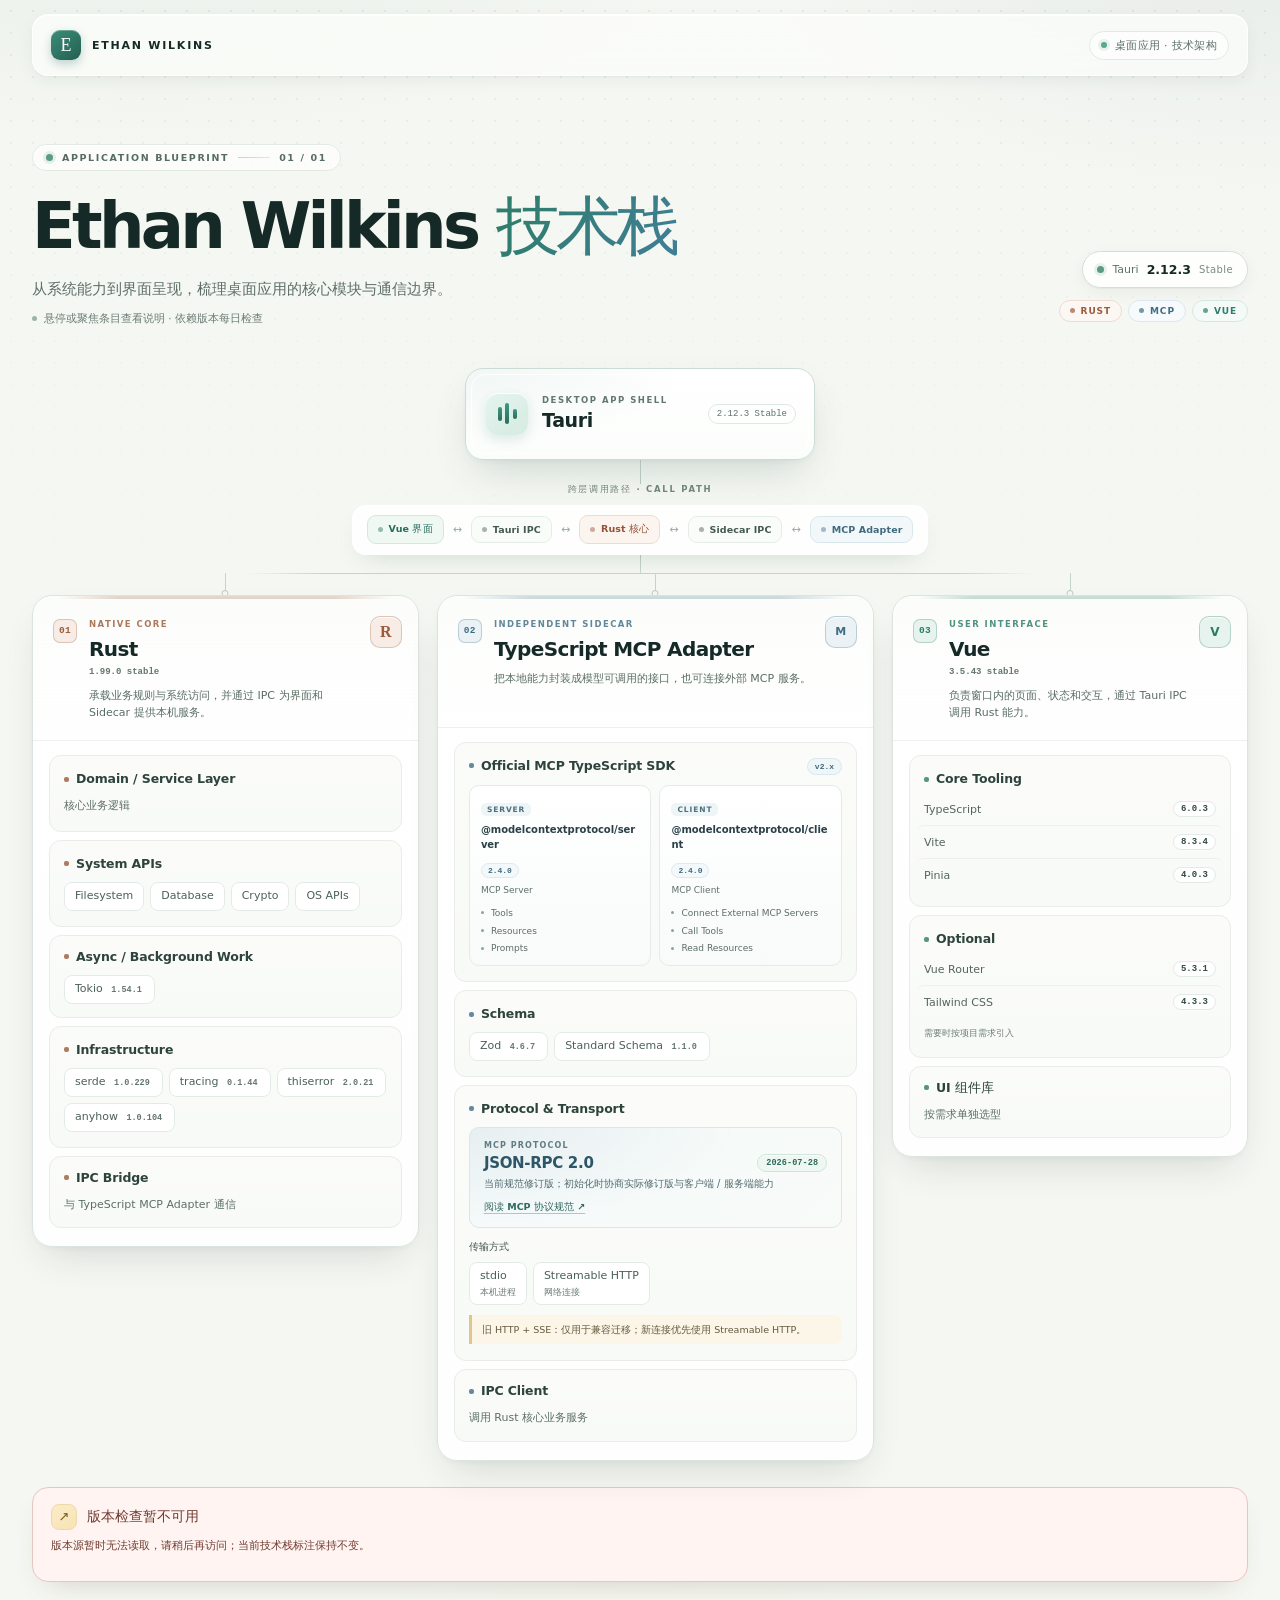
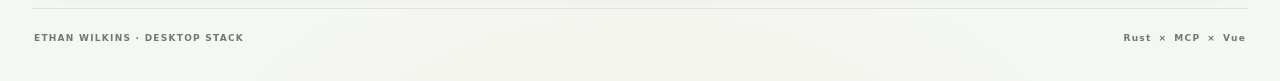
==== index.html @ 393e3898 "Redesign stack atlas with refined layout and tooltips" ====
<!doctype html>
<html lang="zh-CN">
  <head>
    <meta charset="utf-8">
    <meta name="viewport" content="width=device-width, initial-scale=1">
    <meta name="theme-color" content="#f5f7f2">
    <meta name="description" content="Ethan Wilkins 技术栈：Tauri 桌面应用架构，Rust 核心、TypeScript MCP Adapter 与 Vue 前端。">
    <title>Ethan Wilkins 技术栈 · 架构图谱</title>
    <link rel="stylesheet" href="styles.css">
    <script src="tooltips.js" defer></script>
    <script src="version-alerts.js" defer></script>
  </head>
  <body>
    <div class="page-shell">
      <header class="site-header">
        <a class="brand" href="#top" aria-label="Ethan Wilkins 技术栈首页">
          <span class="brand-mark" aria-hidden="true">E</span>
          <span>ETHAN WILKINS</span>
        </a>
        <span class="header-note"><span class="header-pulse" aria-hidden="true"></span>桌面应用 · 技术架构</span>
      </header>

      <main id="top">
        <section class="intro" aria-labelledby="page-title">
          <p class="eyebrow"><span class="eyebrow-dot"></span> APPLICATION BLUEPRINT <span class="eyebrow-line"></span> 01 / 01</p>
          <div class="intro-row">
            <div class="intro-main">
              <h1 id="page-title">Ethan Wilkins <span>技术栈</span></h1>
              <p class="intro-copy">从系统能力到界面呈现，梳理桌面应用的核心模块与通信边界。</p>
              <p class="version-note">悬停或聚焦条目查看说明 · 依赖版本每日检查</p>
            </div>
            <div class="intro-aside">
              <div class="version-pill"><span class="status-dot"></span> Tauri <strong class="versioned tech-tip" tabindex="0" aria-label="Tauri 2.12.3 stable，跨平台桌面应用框架。" data-tip="跨平台桌面应用框架；Rust 负责原生核心，Web 前端负责界面。" data-package="tauri" data-version="2.12.3" data-package-name="Tauri" data-package-url="https://crates.io/crates/tauri">2.12.3</strong> <span>Stable</span></div>
              <div class="stack-chips" aria-label="技术栈分支">
                <span class="stack-chip chip-rust">Rust</span>
                <span class="stack-chip chip-mcp">MCP</span>
                <span class="stack-chip chip-vue">Vue</span>
              </div>
            </div>
          </div>
        </section>

        <section class="architecture" aria-label="Ethan Wilkins 技术栈架构">
          <div class="root-node">
            <span class="root-symbol" aria-hidden="true"><i></i><i></i><i></i></span>
            <span class="root-label">DESKTOP APP SHELL</span>
            <strong>Tauri</strong>
            <span class="root-version">2.12.3 Stable</span>
          </div>
          <div class="trunk" aria-hidden="true"></div>

          <p class="flow-caption">跨层调用路径 · CALL PATH</p>
          <div class="flow-ribbon" aria-label="跨层调用路径">
            <span class="flow-step flow-ui">Vue 界面</span>
            <span class="flow-link" aria-hidden="true">↔</span>
            <span class="flow-step">Tauri IPC</span>
            <span class="flow-link" aria-hidden="true">↔</span>
            <span class="flow-step flow-core">Rust 核心</span>
            <span class="flow-link" aria-hidden="true">↔</span>
            <span class="flow-step">Sidecar IPC</span>
            <span class="flow-link" aria-hidden="true">↔</span>
            <span class="flow-step flow-mcp">MCP Adapter</span>
          </div>
          <div class="trunk trunk-lower" aria-hidden="true"></div>
          <div class="branch-connector" aria-hidden="true"><span></span><span></span><span></span></div>

          <div class="branch-grid">
            <section class="branch branch-rust" aria-labelledby="rust-title">
              <div class="branch-heading">
                <span class="branch-index">01</span>
                <div>
                  <p class="branch-kicker">NATIVE CORE</p>
                  <h2 id="rust-title" class="tech-tip" tabindex="0" aria-label="Rust 1.99.0 stable，桌面应用原生核心语言。" data-tip="系统核心语言：承载业务逻辑、系统接口和 IPC 服务。">Rust <span class="version-inline versioned" data-package="rust" data-version="1.99.0" data-package-name="Rust" data-package-url="https://blog.rust-lang.org/releases/latest/">1.99.0 stable</span></h2>
                  <p class="branch-description">承载业务规则与系统访问，并通过 IPC 为界面和 Sidecar 提供本机服务。</p>
                </div>
                <span class="branch-glyph" aria-hidden="true">R</span>
              </div>

              <div class="module-list">
                <section class="module">
                  <h3 class="tech-tip" tabindex="0" aria-label="Domain / Service Layer，领域与服务层，承载核心业务规则和用例编排。" data-tip="领域与服务层：承载核心业务规则、用例编排和领域服务。">Domain / Service Layer</h3>
                  <p>核心业务逻辑</p>
                </section>
                <section class="module">
                  <h3 class="tech-tip" tabindex="0" aria-label="System APIs，系统能力访问层，具体版本由操作系统和选用的实现决定。" data-tip="系统能力访问层：把文件、数据库、加密和操作系统能力封装给业务层；其版本取决于具体实现和目标系统。">System APIs</h3>
                  <ul class="tag-list">
                    <li class="tech-tip" tabindex="0" aria-label="Filesystem，文件读写与目录操作，版本随所用库和目标系统决定。" data-tip="文件读写与目录操作。当前未指定文件系统库，版本随实现和目标系统确定。">Filesystem</li>
                    <li class="tech-tip" tabindex="0" aria-label="Database，本地数据持久化，数据库引擎尚未选型。" data-tip="本地数据持久化能力。当前未指定数据库引擎或驱动，因此没有单一对应版本。">Database</li>
                    <li class="tech-tip" tabindex="0" aria-label="Crypto，加解密与密钥相关能力，具体算法库尚未选型。" data-tip="加解密、哈希与密钥相关能力。具体算法和加密库尚未选型，版本随选型确定。">Crypto</li>
                    <li class="tech-tip" tabindex="0" aria-label="OS APIs，操作系统原生接口，版本随目标操作系统决定。" data-tip="窗口、进程、通知等原生操作系统接口；可用能力与版本随目标系统决定。">OS APIs</li>
                  </ul>
                </section>
                <section class="module module-compact">
                  <h3 class="tech-tip" tabindex="0" aria-label="Async / Background Work，异步任务与后台工作。" data-tip="异步任务与后台工作：处理并发 I/O、定时任务和不应阻塞界面的工作。">Async / Background Work</h3>
                  <ul class="tag-list"><li class="tech-tip versioned" tabindex="0" aria-label="Tokio 1.54.1，Rust 异步运行时。" data-tip="Rust 异步运行时，提供任务调度、异步 I/O 和定时器。" data-package="tokio" data-version="1.54.1" data-package-name="Tokio" data-package-url="https://crates.io/crates/tokio">Tokio <span class="version-value">1.54.1</span></li></ul>
                </section>
                <section class="module">
                  <h3 class="tech-tip" tabindex="0" aria-label="Infrastructure，基础设施依赖集合。" data-tip="基础设施依赖：为序列化、诊断和错误处理提供通用能力。">Infrastructure</h3>
                  <ul class="tag-list">
                    <li class="tech-tip versioned" tabindex="0" aria-label="serde 1.0.229，Rust 序列化与反序列化库。" data-tip="Rust 序列化与反序列化框架，常用于数据结构与 JSON 之间转换。" data-package="serde" data-version="1.0.229" data-package-name="serde" data-package-url="https://crates.io/crates/serde">serde <span class="version-value">1.0.229</span></li>
                    <li class="tech-tip versioned" tabindex="0" aria-label="tracing 0.1.44，结构化诊断事件与追踪。" data-tip="结构化诊断与追踪库，用于记录事件、上下文和跨任务执行信息。" data-package="tracing" data-version="0.1.44" data-package-name="tracing" data-package-url="https://crates.io/crates/tracing">tracing <span class="version-value">0.1.44</span></li>
                    <li class="tech-tip versioned" tabindex="0" aria-label="thiserror 2.0.21，派生自定义错误类型。" data-tip="通过 derive 宏简化库代码中的自定义错误类型定义。" data-package="thiserror" data-version="2.0.21" data-package-name="thiserror" data-package-url="https://crates.io/crates/thiserror">thiserror <span class="version-value">2.0.21</span></li>
                    <li class="tech-tip versioned" tabindex="0" aria-label="anyhow 1.0.104，应用层错误上下文处理。" data-tip="应用层错误处理工具，便于组合错误并附加上下文信息。" data-package="anyhow" data-version="1.0.104" data-package-name="anyhow" data-package-url="https://crates.io/crates/anyhow">anyhow <span class="version-value">1.0.104</span></li>
                  </ul>
                </section>
                <section class="module module-compact">
                  <h3 class="tech-tip" tabindex="0" aria-label="IPC Bridge，跨进程通信桥。" data-tip="跨进程通信桥：让前端和 MCP sidecar 能调用 Rust 核心服务。">IPC Bridge</h3>
                  <p>与 TypeScript MCP Adapter 通信</p>
                </section>
              </div>
            </section>

            <section class="branch branch-mcp" aria-labelledby="mcp-title">
              <div class="branch-heading">
                <span class="branch-index">02</span>
                <div>
                  <p class="branch-kicker">INDEPENDENT SIDECAR</p>
                  <h2 id="mcp-title" class="tech-tip" tabindex="0" aria-label="TypeScript MCP Adapter，独立 sidecar，承载 MCP 服务端和客户端。" data-tip="独立 sidecar：使用官方 TypeScript MCP SDK 暴露本地能力并连接外部 MCP 服务。">TypeScript MCP Adapter</h2>
                  <p class="branch-description">把本地能力封装成模型可调用的接口，也可连接外部 MCP 服务。</p>
                </div>
                <span class="branch-glyph glyph-mcp" aria-hidden="true">M</span>
              </div>

              <div class="module-list">
                <section class="module sdk-module">
                  <div class="module-title-row">
                    <h3 class="tech-tip" tabindex="0" aria-label="Official MCP TypeScript SDK，官方 TypeScript MCP SDK 2.x，拆分为 server 和 client 包。" data-tip="官方 MCP TypeScript SDK 2.x：按服务端和客户端拆分安装，提供 MCP 协议通信能力。">Official MCP TypeScript SDK</h3>
                    <span class="mini-badge">v2.x</span>
                  </div>
                  <div class="sdk-grid">
                    <div class="sdk-card">
                      <span class="sdk-kind">SERVER</span>
                      <h4 class="tech-tip" tabindex="0" aria-label="@modelcontextprotocol/server 2.4.0，构建 MCP 服务端。" data-tip="MCP 服务端 SDK。注册可调用的工具、可读资源和提示模板。">@modelcontextprotocol/server</h4>
                      <span class="versioned sdk-version tech-tip" tabindex="0" aria-label="MCP Server SDK 2.4.0，当前版本。" data-tip="官方 MCP Server SDK 当前稳定版本 2.4.0。" data-package="mcp-server" data-version="2.4.0" data-package-name="MCP Server SDK" data-package-url="https://www.npmjs.com/package/@modelcontextprotocol/server">2.4.0</span>
                      <p class="sdk-name tech-tip" tabindex="0" aria-label="MCP Server，向模型提供工具、资源和提示。" data-tip="MCP Server：对外暴露 Tools、Resources 与 Prompts。">MCP Server</p>
                      <ul class="plain-list">
                        <li class="tech-tip" tabindex="0" aria-label="Tools，供模型调用的操作。" data-tip="Tools：可由客户端发现并调用的操作接口。">Tools</li>
                        <li class="tech-tip" tabindex="0" aria-label="Resources，向客户端提供的上下文数据。" data-tip="Resources：可读取的上下文内容，例如文件或状态数据。">Resources</li>
                        <li class="tech-tip" tabindex="0" aria-label="Prompts，可复用的提示模板。" data-tip="Prompts：服务端提供的可复用提示模板。">Prompts</li>
                      </ul>
                    </div>
                    <div class="sdk-card">
                      <span class="sdk-kind">CLIENT</span>
                      <h4 class="tech-tip" tabindex="0" aria-label="@modelcontextprotocol/client 2.4.0，连接并调用 MCP 服务端。" data-tip="MCP 客户端 SDK。连接外部 MCP server，发现并调用工具，读取资源。">@modelcontextprotocol/client</h4>
                      <span class="versioned sdk-version tech-tip" tabindex="0" aria-label="MCP Client SDK 2.4.0，当前版本。" data-tip="官方 MCP Client SDK 当前稳定版本 2.4.0。" data-package="mcp-client" data-version="2.4.0" data-package-name="MCP Client SDK" data-package-url="https://www.npmjs.com/package/@modelcontextprotocol/client">2.4.0</span>
                      <p class="sdk-name tech-tip" tabindex="0" aria-label="MCP Client，连接 MCP 服务。" data-tip="MCP Client：连接一个或多个 MCP 服务并交换协议消息。">MCP Client</p>
                      <ul class="plain-list">
                        <li class="tech-tip" tabindex="0" aria-label="Connect External MCP Servers，连接外部 MCP 服务。" data-tip="建立到外部 MCP 服务的连接并完成初始化。">Connect External MCP Servers</li>
                        <li class="tech-tip" tabindex="0" aria-label="Call Tools，调用远端工具。" data-tip="发现并调用远端服务提供的 Tools。">Call Tools</li>
                        <li class="tech-tip" tabindex="0" aria-label="Read Resources，读取远端资源。" data-tip="读取远端 MCP 服务公开的 Resources。">Read Resources</li>
                      </ul>
                    </div>
                  </div>
                </section>
                <section class="module">
                  <h3 class="tech-tip" tabindex="0" aria-label="Schema，MCP 工具输入数据的校验与类型约定。" data-tip="Schema：在工具调用边界校验输入，并让 TypeScript 获得对应类型。">Schema</h3>
                  <ul class="tag-list">
                    <li class="tech-tip versioned" tabindex="0" aria-label="Zod 4.6.7，TypeScript schema 校验与类型推断。" data-tip="TypeScript 优先的 schema 校验库，可在运行时解析输入并推断静态类型。" data-package="zod" data-version="4.6.7" data-package-name="Zod" data-package-url="https://www.npmjs.com/package/zod">Zod <span class="version-value">4.6.7</span></li>
                    <li class="tech-tip versioned" tabindex="0" aria-label="Standard Schema 1.1.0，不同验证库间的 schema 互操作规范。" data-tip="用于在不同验证库之间交换 schema 的通用接口规范。" data-package="standard-schema" data-version="1.1.0" data-package-name="Standard Schema" data-package-url="https://www.npmjs.com/package/@standard-schema/spec">Standard Schema <span class="version-value">1.1.0</span></li>
                  </ul>
                </section>
                <section class="module protocol-module">
                  <h3 class="tech-tip" tabindex="0" aria-label="MCP 协议与传输，当前规范修订版 2026-07-28，使用 JSON-RPC 2.0 消息格式，并由连接协商协议修订版与能力。" data-tip="MCP 使用 JSON-RPC 2.0 表达请求、响应与通知；当前规范修订版为 2026-07-28，连接初始化时协商实际修订版及双方能力。">Protocol & Transport</h3>
                  <div class="protocol-summary">
                    <span class="protocol-label">MCP PROTOCOL</span>
                    <div class="protocol-title-row">
                      <strong>JSON-RPC 2.0</strong>
                      <span class="protocol-version tech-tip" tabindex="0" aria-label="MCP 协议修订版 2026-07-28，连接初始化时协商。" data-tip="当前 MCP 规范修订版为 2026-07-28；具体连接在初始化时协商实际使用的修订版与双方能力。">2026-07-28</span>
                    </div>
                    <p>当前规范修订版；初始化时协商实际修订版与客户端 / 服务端能力</p>
                    <a href="https://modelcontextprotocol.io/specification/2026-07-28" target="_blank" rel="noopener noreferrer">阅读 MCP 协议规范 ↗</a>
                  </div>
                  <h4 class="transport-label">传输方式</h4>
                  <ul class="tag-list">
                    <li class="tech-tip" tabindex="0" aria-label="stdio，本机子进程通过标准输入输出交换 JSON-RPC 消息。" data-tip="本机集成：Host 启动 Sidecar 子进程，通过 stdin/stdout 双向传递 JSON-RPC 消息。">stdio <span class="transport-hint">本机进程</span></li>
                    <li class="tech-tip" tabindex="0" aria-label="Streamable HTTP，通过 HTTP 请求和流式响应连接远程 MCP 服务。" data-tip="远程连接：使用 HTTP 请求与可选的流式响应承载 MCP 消息，适合网络服务部署。">Streamable HTTP <span class="transport-hint">网络连接</span></li>
                  </ul>
                  <p class="legacy-note">旧 HTTP + SSE：仅用于兼容迁移；新连接优先使用 Streamable HTTP。</p>
                </section>
                <section class="module module-compact">
                  <h3 class="tech-tip" tabindex="0" aria-label="IPC Client，调用 Rust 核心业务服务的客户端。" data-tip="IPC Client：封装 adapter 到 Rust 核心业务服务的请求与响应。">IPC Client</h3>
                  <p>调用 Rust 核心业务服务</p>
                </section>
              </div>
            </section>

            <section class="branch branch-vue" aria-labelledby="vue-title">
              <div class="branch-heading">
                <span class="branch-index">03</span>
                <div>
                  <p class="branch-kicker">USER INTERFACE</p>
                  <h2 id="vue-title" class="tech-tip" tabindex="0" aria-label="Vue 3.5.43 stable，桌面应用用户界面框架。" data-tip="用户界面框架：负责组织桌面应用的组件、页面和交互。">Vue <span class="version-inline versioned" data-package="vue" data-version="3.5.43" data-package-name="Vue" data-package-url="https://www.npmjs.com/package/vue">3.5.43 stable</span></h2>
                  <p class="branch-description">负责窗口内的页面、状态和交互，通过 Tauri IPC 调用 Rust 能力。</p>
                </div>
                <span class="branch-glyph glyph-vue" aria-hidden="true">V</span>
              </div>

              <div class="module-list">
                <section class="module">
                  <h3 class="tech-tip" tabindex="0" aria-label="Core Tooling，前端核心语言、构建工具和状态管理。" data-tip="核心工具：提供前端类型系统、开发/构建流程和应用状态管理。">Core Tooling</h3>
                  <ul class="stack-list">
                    <li class="tech-tip versioned" tabindex="0" aria-label="TypeScript 6.0.3，JavaScript 的静态类型扩展。" data-tip="JavaScript 的静态类型扩展，在构建阶段检查类型并提供编辑器支持。" data-package="typescript" data-version="6.0.3" data-package-name="TypeScript" data-package-url="https://www.npmjs.com/package/typescript"><span>TypeScript</span><strong class="version-value">6.0.3</strong></li>
                    <li class="tech-tip versioned" tabindex="0" aria-label="Vite 8.3.4，前端开发服务器和构建工具。" data-tip="前端开发服务器与打包工具，提供本地热更新和生产构建。" data-package="vite" data-version="8.3.4" data-package-name="Vite" data-package-url="https://www.npmjs.com/package/vite"><span>Vite</span><strong class="version-value">8.3.4</strong></li>
                    <li class="tech-tip versioned" tabindex="0" aria-label="Pinia 4.0.3，Vue 状态管理库。" data-tip="Vue 应用的状态管理库，用于定义和共享应用状态。" data-package="pinia" data-version="4.0.3" data-package-name="Pinia" data-package-url="https://www.npmjs.com/package/pinia"><span>Pinia</span><strong class="version-value">4.0.3</strong></li>
                  </ul>
                </section>
                <section class="module">
                  <h3 class="tech-tip" tabindex="0" aria-label="Optional，按项目需求引入。" data-tip="可选依赖：仅在项目需要路由或实用类 CSS 时加入。">Optional</h3>
                  <ul class="stack-list">
                    <li class="tech-tip versioned" tabindex="0" aria-label="Vue Router 5.3.1，Vue 应用路由，需要时使用。" data-tip="Vue 官方路由库，用于页面路由与导航；原清单标记为按需使用。" data-package="vue-router" data-version="5.3.1" data-package-name="Vue Router" data-package-url="https://www.npmjs.com/package/vue-router"><span>Vue Router</span><strong class="version-value">5.3.1</strong></li>
                    <li class="tech-tip versioned" tabindex="0" aria-label="Tailwind CSS 4.3.3，实用类 CSS 框架，需要时使用。" data-tip="实用类优先的 CSS 框架；原清单标记为按需使用。" data-package="tailwindcss" data-version="4.3.3" data-package-name="Tailwind CSS" data-package-url="https://www.npmjs.com/package/tailwindcss"><span>Tailwind CSS</span><strong class="version-value">4.3.3</strong></li>
                  </ul>
                  <p class="optional-note">需要时按项目需求引入</p>
                </section>
                <section class="module module-compact">
                  <h3 class="tech-tip" tabindex="0" aria-label="UI 组件库，按需求单独选型，当前尚未指定具体包。" data-tip="UI 组件库尚未指定具体产品，因此没有统一对应版本；按项目需求选型后再跟踪版本。">UI 组件库</h3>
                  <p>按需求单独选型</p>
                </section>
              </div>
            </section>
          </div>
        </section>
        <aside id="version-notice" class="version-notice" role="status" aria-live="polite" aria-atomic="true" hidden>
          <div class="notice-heading"><span class="notice-icon" aria-hidden="true">↗</span><strong id="version-summary">正在检查版本…</strong></div>
          <p id="version-meta" class="notice-meta"></p>
          <ul id="version-update-list" class="version-update-list"></ul>
        </aside>
      </main>

      <footer class="site-footer">
        <span>ETHAN WILKINS · DESKTOP STACK</span>
        <span class="footer-links">Rust <b>×</b> MCP <b>×</b> Vue</span>
      </footer>
    </div>
  </body>
</html>
---- styles.css ----
:root {
  color-scheme: light;
  --paper: #f5f7f2;
  --surface: #ffffff;
  --surface-soft: #fbfcf9;
  --ink: #152a26;
  --ink-soft: #344b45;
  --muted: #5d6f68;
  --muted-light: #788a82;
  --line: #e2e9e3;
  --line-strong: #d3ded6;
  --green: #2f7d6c;
  --green-deep: #24604f;
  --green-soft: #e7f3ee;
  --blue: #3f6d84;
  --blue-soft: #eaf2f6;
  --rust: #9a5b3a;
  --rust-soft: #f7ede6;
  --amber: #8a6420;
  --amber-soft: #fdf6e7;
  --radius-sm: 8px;
  --radius-md: 12px;
  --radius-lg: 20px;
  --shadow-sm: 0 1px 2px rgba(21, 42, 38, .04), 0 5px 16px rgba(21, 42, 38, .05);
  --shadow-md: 0 2px 4px rgba(21, 42, 38, .03), 0 18px 40px -14px rgba(21, 42, 38, .16);
  --shadow-lg: 0 4px 8px rgba(21, 42, 38, .04), 0 30px 60px -20px rgba(21, 42, 38, .22);
  --font-sans: Inter, "SF Pro Display", "Segoe UI", system-ui, -apple-system, "PingFang SC", "Hiragino Sans GB", "Microsoft YaHei", sans-serif;
  --font-serif: Georgia, "Songti SC", "Noto Serif SC", serif;
  --font-mono: "SFMono-Regular", "JetBrains Mono", "Cascadia Code", Consolas, "Liberation Mono", monospace;
  font-family: var(--font-sans);
  font-synthesis: none;
  text-rendering: optimizeLegibility;
  -webkit-font-smoothing: antialiased;
}

* { box-sizing: border-box; }

html { overflow-x: clip; scroll-behavior: smooth; }

body {
  min-width: 320px;
  margin: 0;
  color: var(--ink);
  background:
    radial-gradient(1100px 620px at 12% -14%, rgba(64, 140, 120, .115), transparent 62%),
    radial-gradient(900px 520px at 98% -6%, rgba(84, 128, 154, .10), transparent 58%),
    radial-gradient(760px 560px at 50% 112%, rgba(190, 148, 110, .075), transparent 64%),
    var(--paper);
}

body::before {
  position: fixed;
  z-index: 0;
  inset: 0;
  content: "";
  background-image: radial-gradient(rgba(21, 42, 38, .10) .75px, transparent .75px);
  background-size: 22px 22px;
  pointer-events: none;
  mask-image: linear-gradient(180deg, rgba(0, 0, 0, .62), rgba(0, 0, 0, .16) 46%, transparent 82%);
}

::selection { color: var(--green-deep); background: rgba(96, 177, 154, .26); }

.page-shell {
  position: relative;
  z-index: 1;
  width: min(1320px, calc(100% - 64px));
  margin: 0 auto;
}

/* ---------- Header ---------- */
.site-header {
  position: sticky;
  z-index: 30;
  top: 14px;
  min-height: 62px;
  margin-top: 14px;
  padding: 0 18px;
  display: flex;
  align-items: center;
  justify-content: space-between;
  gap: 16px;
  border: 1px solid rgba(255, 255, 255, .72);
  border-radius: 16px;
  background: rgba(252, 253, 250, .78);
  box-shadow: 0 1px 0 rgba(255, 255, 255, .9) inset, var(--shadow-sm);
  backdrop-filter: blur(16px) saturate(1.3);
}
.brand {
  display: inline-flex;
  align-items: center;
  gap: 11px;
  color: var(--ink);
  text-decoration: none;
  font-size: 11px;
  font-weight: 760;
  letter-spacing: .16em;
}
.brand-mark {
  width: 30px;
  height: 30px;
  display: grid;
  place-items: center;
  border-radius: 9px;
  color: #fff;
  background: linear-gradient(140deg, #3b8d7b, #245f50);
  box-shadow: 0 4px 10px rgba(38, 105, 89, .28), 0 1px 0 rgba(255, 255, 255, .28) inset;
  font-family: var(--font-serif);
  font-size: 18px;
  font-weight: 500;
  letter-spacing: 0;
}
.header-note {
  display: inline-flex;
  align-items: center;
  gap: 8px;
  padding: 6px 11px;
  border: 1px solid var(--line);
  border-radius: 999px;
  color: var(--muted);
  background: rgba(255, 255, 255, .65);
  font-size: 11px;
  letter-spacing: .03em;
  white-space: nowrap;
}
.header-pulse {
  width: 6px;
  height: 6px;
  border-radius: 50%;
  background: #5ba98c;
  box-shadow: 0 0 0 3px rgba(91, 169, 140, .14);
  animation: soft-pulse 3.2s ease-in-out infinite;
}

@keyframes soft-pulse {
  0%, 100% { box-shadow: 0 0 0 0 rgba(91, 169, 140, .32); }
  50% { box-shadow: 0 0 0 5px rgba(91, 169, 140, 0); }
}

/* ---------- Intro ---------- */
.intro { padding: 68px 0 38px; }

.eyebrow {
  display: inline-flex;
  align-items: center;
  gap: 9px;
  margin: 0 0 22px;
  padding: 7px 13px;
  border: 1px solid var(--line);
  border-radius: 999px;
  color: #566b62;
  background: rgba(255, 255, 255, .66);
  box-shadow: 0 1px 0 rgba(255, 255, 255, .8) inset;
  font-size: 9.5px;
  font-weight: 720;
  letter-spacing: .17em;
}
.eyebrow-dot,
.status-dot {
  width: 7px;
  height: 7px;
  flex: 0 0 auto;
  border-radius: 50%;
  background: #5b9a83;
  box-shadow: 0 0 0 3px rgba(91, 154, 131, .14);
}
.eyebrow-line { width: 32px; height: 1px; background: linear-gradient(90deg, #c3d2c9, #e2e9e3); }

.intro-row {
  display: flex;
  align-items: flex-end;
  justify-content: space-between;
  gap: 32px;
}
.intro-main { min-width: 0; }

h1 {
  margin: 0;
  font-size: clamp(40px, 5.2vw, 64px);
  line-height: 1.04;
  letter-spacing: -.058em;
  font-weight: 700;
}
h1 span {
  background: linear-gradient(112deg, #2f7d6c 8%, #3f7e93 92%);
  -webkit-background-clip: text;
  background-clip: text;
  color: transparent;
}
.intro-copy {
  max-width: 34em;
  margin: 17px 0 0;
  color: var(--muted);
  font-size: 14.5px;
  line-height: 1.75;
}
.version-note {
  display: inline-flex;
  align-items: center;
  gap: 7px;
  margin: 10px 0 0;
  color: #6a7c74;
  font-size: 10.5px;
}
.version-note::before {
  width: 5px;
  height: 5px;
  border-radius: 50%;
  content: "";
  background: #9db3a8;
}

.intro-aside {
  display: flex;
  flex-direction: column;
  align-items: flex-end;
  gap: 12px;
  padding-bottom: 4px;
  flex: 0 0 auto;
}
.version-pill {
  display: inline-flex;
  align-items: center;
  gap: 8px;
  padding: 10px 14px;
  border: 1px solid var(--line-strong);
  border-radius: 999px;
  color: #5d7169;
  background: rgba(255, 255, 255, .86);
  box-shadow: 0 1px 0 rgba(255, 255, 255, .9) inset, var(--shadow-sm);
  font-size: 11px;
  white-space: nowrap;
}
.version-pill strong { color: var(--ink); font-size: 12.5px; font-weight: 720; }
.version-pill > span:last-child { color: var(--muted-light); font-size: 10px; letter-spacing: .04em; }

.stack-chips { display: inline-flex; gap: 6px; }
.stack-chip {
  display: inline-flex;
  align-items: center;
  gap: 6px;
  padding: 5px 10px;
  border: 1px solid var(--line);
  border-radius: 999px;
  background: rgba(255, 255, 255, .6);
  color: var(--muted);
  font-size: 9px;
  font-weight: 700;
  letter-spacing: .1em;
  text-transform: uppercase;
}
.stack-chip::before {
  width: 5px;
  height: 5px;
  border-radius: 50%;
  content: "";
  background: currentColor;
  opacity: .7;
}
.chip-rust { color: var(--rust); border-color: #ecdcd2; background: #fcf7f3; }
.chip-mcp { color: var(--blue); border-color: #dce8ee; background: #f6fafc; }
.chip-vue { color: var(--green); border-color: #d6e9e1; background: #f4faf7; }

/* ---------- Architecture ---------- */
.architecture { position: relative; padding-top: 4px; }

.root-node {
  position: relative;
  z-index: 1;
  width: min(350px, 100%);
  min-height: 92px;
  margin: 0 auto;
  padding: 16px 20px 16px 76px;
  display: flex;
  flex-direction: column;
  justify-content: center;
  border: 1px solid #cbdcd2;
  border-radius: 18px;
  background:
    radial-gradient(120% 160% at 0% 0%, rgba(58, 141, 121, .07), transparent 52%),
    linear-gradient(180deg, #ffffff, #fbfdfb);
  box-shadow: 0 2px 4px rgba(21, 42, 38, .03), 0 18px 40px -12px rgba(35, 86, 70, .22);
}
.root-node::after {
  position: absolute;
  inset: 5px;
  border: 1px solid rgba(255, 255, 255, .9);
  border-radius: 14px;
  content: "";
  pointer-events: none;
}
.root-symbol {
  position: absolute;
  z-index: 1;
  top: 50%;
  left: 20px;
  width: 42px;
  height: 42px;
  display: flex;
  align-items: center;
  justify-content: center;
  gap: 3.5px;
  border-radius: 12px;
  background: linear-gradient(145deg, #e5f4ee, #d5ebe2);
  box-shadow: 0 1px 0 rgba(255, 255, 255, .9) inset, 0 5px 12px rgba(44, 122, 103, .14);
  transform: translateY(-50%);
}
.root-symbol i { width: 4px; height: 14px; border-radius: 3px; background: linear-gradient(180deg, #3f9783, #2a6f5d); }
.root-symbol i:nth-child(2) { height: 21px; }
.root-symbol i:nth-child(3) { height: 10px; }
.root-label { color: #63766d; font-size: 8.5px; font-weight: 760; letter-spacing: .18em; }
.root-node strong { margin-top: 3px; font-size: 19px; line-height: 1.3; letter-spacing: -.02em; }
.root-version {
  position: absolute;
  top: 50%;
  right: 18px;
  padding: 4px 8px;
  border: 1px solid #dfe9e3;
  border-radius: 999px;
  color: #5c7168;
  background: rgba(255, 255, 255, .8);
  font-family: var(--font-mono);
  font-size: 9px;
  transform: translateY(-50%);
  white-space: nowrap;
}

.trunk {
  width: 1px;
  height: 24px;
  margin: 0 auto;
  background: linear-gradient(180deg, #c9d8d0, #b9ccc2);
}
.trunk-lower { height: 18px; background: linear-gradient(180deg, #b9ccc2, #c9d8d0); }

.flow-caption {
  margin: 0 0 9px;
  color: #73867d;
  font-size: 8.5px;
  font-weight: 740;
  letter-spacing: .2em;
  text-align: center;
}
.flow-ribbon {
  width: fit-content;
  max-width: 100%;
  min-height: 50px;
  margin: 0 auto;
  padding: 9px 14px;
  display: flex;
  align-items: center;
  justify-content: center;
  gap: 9px;
  overflow-x: auto;
  border: 1px solid rgba(255, 255, 255, .8);
  border-radius: 14px;
  background: rgba(255, 255, 255, .82);
  box-shadow: 0 1px 0 rgba(255, 255, 255, .9) inset, 0 10px 26px -12px rgba(35, 86, 70, .22);
  backdrop-filter: blur(8px);
  scrollbar-width: thin;
}
.flow-step {
  flex: 0 0 auto;
  display: inline-flex;
  align-items: center;
  gap: 6px;
  padding: 7px 10px;
  border: 1px solid #e5ece7;
  border-radius: 9px;
  color: #435a51;
  background: #fafcfa;
  font-size: 9.5px;
  font-weight: 700;
  letter-spacing: .01em;
  white-space: nowrap;
}
.flow-step::before {
  width: 5px;
  height: 5px;
  border-radius: 50%;
  content: "";
  background: currentColor;
  opacity: .45;
}
.flow-ui { color: #286e5c; border-color: #d2e7dd; background: #f0f8f4; }
.flow-core { color: #925338; border-color: #ecdcd2; background: #fbf4ef; }
.flow-mcp { color: #406a7e; border-color: #d9e7ed; background: #f2f8fa; }
.flow-link { flex: 0 0 auto; color: #9aac9f; font-size: 11px; }

.branch-connector {
  position: relative;
  display: grid;
  grid-template-columns: 1fr 1.13fr .92fr;
  gap: 18px;
  height: 22px;
  margin: 0 0 0;
}
.branch-connector::before {
  position: absolute;
  top: 0;
  right: calc(16.66% + 9px);
  left: calc(16.66% + 9px);
  height: 1px;
  content: "";
  background: linear-gradient(90deg, transparent, #c4d4cb 10%, #c4d4cb 90%, transparent);
}
.branch-connector span {
  position: relative;
  justify-self: center;
  width: 1px;
  height: 22px;
  background: #c4d4cb;
}
.branch-connector span::after {
  position: absolute;
  bottom: -2.5px;
  left: 50%;
  width: 5px;
  height: 5px;
  border: 1px solid #b7cbc1;
  border-radius: 50%;
  content: "";
  background: var(--paper);
  transform: translateX(-50%);
}

.branch-grid {
  position: relative;
  display: grid;
  grid-template-columns: 1fr 1.13fr .92fr;
  align-items: start;
  gap: 18px;
}

.branch {
  position: relative;
  min-width: 0;
  overflow: visible;
  border: 1px solid #dbe4dd;
  border-radius: var(--radius-lg);
  background: linear-gradient(180deg, #ffffff, #fdfefd);
  box-shadow: 0 1px 0 rgba(255, 255, 255, .9) inset, var(--shadow-md);
  transition: transform .22s ease, box-shadow .22s ease, border-color .22s ease;
}
.branch:hover,
.branch:focus-within {
  z-index: 5;
  border-color: var(--accent-border);
  box-shadow: 0 1px 0 rgba(255, 255, 255, .9) inset, var(--shadow-lg);
  transform: translateY(-4px);
}
.branch::before {
  position: absolute;
  top: 0;
  right: 24px;
  left: 24px;
  height: 3px;
  border-radius: 0 0 4px 4px;
  content: "";
  background: linear-gradient(90deg, transparent, var(--accent) 18%, var(--accent) 82%, transparent);
  opacity: .8;
}
.branch-rust {
  --accent: #9a5b3a;
  --accent-soft: var(--rust-soft);
  --accent-border: rgba(154, 91, 58, .28);
}
.branch-mcp {
  --accent: #3f6d84;
  --accent-soft: var(--blue-soft);
  --accent-border: rgba(63, 109, 132, .28);
}
.branch-vue {
  --accent: #2c7a67;
  --accent-soft: var(--green-soft);
  --accent-border: rgba(44, 122, 103, .28);
}

.branch-heading {
  position: relative;
  min-height: 132px;
  padding: 22px 58px 18px 20px;
  display: flex;
  align-items: flex-start;
  gap: 12px;
  border-bottom: 1px solid #edf1ee;
  border-radius: 20px 20px 0 0;
  background: linear-gradient(180deg, rgba(250, 252, 249, .7), transparent);
}
.branch-index {
  align-self: flex-start;
  width: 24px;
  height: 24px;
  margin-top: 1px;
  display: grid;
  place-items: center;
  flex: 0 0 auto;
  border: 1px solid var(--accent-border);
  border-radius: 7px;
  color: var(--accent);
  background: var(--accent-soft);
  font-family: var(--font-mono);
  font-size: 9.5px;
  font-weight: 800;
  letter-spacing: .04em;
}
.branch-kicker {
  margin: 1px 0 7px;
  color: var(--accent);
  font-size: 8.5px;
  font-weight: 780;
  letter-spacing: .17em;
  opacity: .82;
}
.branch-heading h2 {
  margin: 0;
  color: var(--ink);
  font-size: 20px;
  line-height: 1.3;
  letter-spacing: -.03em;
}
.branch-description {
  max-width: 39em;
  margin: 8px 0 0 !important;
  color: #5a6d65 !important;
  font-size: 11px !important;
  line-height: 1.62 !important;
}
.version-inline {
  display: block;
  margin-top: 5px;
  color: #63766d;
  font-family: var(--font-mono);
  font-size: 9px;
  font-weight: 560;
  letter-spacing: 0;
}
.branch-glyph {
  position: absolute;
  top: 20px;
  right: 16px;
  width: 32px;
  height: 32px;
  display: grid;
  place-items: center;
  border: 1px solid var(--accent-border);
  border-radius: 10px;
  color: var(--accent);
  background: var(--accent-soft);
  box-shadow: 0 1px 0 rgba(255, 255, 255, .8) inset;
  font-family: var(--font-serif);
  font-size: 16px;
  font-weight: 700;
}
.glyph-mcp { font-family: var(--font-sans); font-size: 11px; letter-spacing: .04em; }
.glyph-vue { font-family: var(--font-sans); font-size: 12px; }

.module-list {
  display: grid;
  gap: 8px;
  padding: 14px 16px 18px;
}
.module {
  padding: 14px 14px 15px;
  border: 1px solid #e8ede9;
  border-radius: var(--radius-md);
  background: linear-gradient(180deg, #fbfcfa, #f8faf7);
  transition: border-color .18s ease, background-color .18s ease, box-shadow .18s ease;
}
.module:hover {
  border-color: #d8e6dd;
  background: #fff;
  box-shadow: 0 6px 18px -10px rgba(21, 42, 38, .22);
}
.module h3 {
  display: flex;
  align-items: center;
  gap: 7px;
  margin: 0 0 9px;
  color: #2d433d;
  font-size: 12.5px;
  font-weight: 720;
  line-height: 1.45;
  letter-spacing: -.01em;
}
.module h3::before {
  width: 5px;
  height: 5px;
  flex: 0 0 auto;
  border-radius: 2px;
  content: "";
  background: var(--accent);
  opacity: .8;
}
.module p { margin: 0; color: #5c6e67; font-size: 11px; line-height: 1.68; }

.tag-list {
  display: flex;
  flex-wrap: wrap;
  gap: 6px;
  margin: 0;
  padding: 0;
  list-style: none;
}
.tag-list li {
  position: relative;
  padding: 6px 10px;
  border: 1px solid #e4ebe6;
  border-radius: 8px;
  color: #4b6058;
  background: #fff;
  font-size: 11px;
  line-height: 1.35;
  transition: border-color .16s ease, color .16s ease, transform .16s ease, box-shadow .16s ease;
}
.tag-list li:hover {
  border-color: var(--accent-border);
  color: var(--accent);
  box-shadow: 0 4px 10px -6px rgba(21, 42, 38, .3);
  transform: translateY(-1px);
}
.tag-list li.versioned { padding-right: 12px; }

.module-compact { padding-top: 12px; padding-bottom: 13px; }
.module-title-row { display: flex; align-items: center; justify-content: space-between; gap: 10px; }
.module-title-row h3 { margin-bottom: 10px; }
.mini-badge {
  margin-top: -8px;
  padding: 3px 7px;
  border: 1px solid #d9e8ee;
  border-radius: 999px;
  color: #416779;
  background: #eff6f8;
  font-family: var(--font-mono);
  font-size: 8px;
  font-weight: 750;
  white-space: nowrap;
}

.sdk-grid { display: grid; grid-template-columns: 1fr 1fr; gap: 8px; }
.sdk-card {
  min-width: 0;
  padding: 11px 11px 10px;
  border: 1px solid #e4ebea;
  border-radius: 10px;
  background: linear-gradient(180deg, #fff, #f8fbfa);
  transition: border-color .18s ease, box-shadow .18s ease;
}
.sdk-card:hover {
  border-color: #d3e3e9;
  box-shadow: 0 6px 16px -10px rgba(21, 42, 38, .24);
}
.sdk-kind {
  display: inline-block;
  padding: 2px 6px;
  border-radius: 5px;
  color: #4c6f7e;
  background: #eef5f7;
  font-size: 7.5px;
  font-weight: 800;
  letter-spacing: .12em;
}
.sdk-card h4 {
  min-height: 30px;
  overflow-wrap: anywhere;
  margin: 7px 0 5px;
  color: #294047;
  font-size: 10px;
  line-height: 1.45;
  letter-spacing: -.005em;
}
.sdk-version {
  display: inline-block;
  padding: 2px 6px;
  border: 1px solid #dce9ee;
  border-radius: 999px;
  color: #406a7e;
  background: #f3f9fb;
  font-family: var(--font-mono);
  font-size: 8px;
  font-weight: 700;
}
.sdk-name { min-height: 15px; margin-top: 5px !important; color: #5f706a !important; font-size: 9px !important; }
.plain-list { display: grid; gap: 5px; margin: 9px 0 0; padding: 0; list-style: none; }
.plain-list li {
  position: relative;
  padding-left: 10px;
  color: #5d6d68;
  font-size: 9px;
  line-height: 1.4;
  overflow-wrap: anywhere;
}
.plain-list li::before {
  position: absolute;
  top: .48em;
  left: 0;
  width: 3px;
  height: 3px;
  border-radius: 50%;
  content: "";
  background: #85a79d;
}

.stack-list { display: grid; gap: 0; margin: 0; padding: 0; list-style: none; }
.stack-list li {
  display: flex;
  align-items: center;
  justify-content: space-between;
  gap: 12px;
  margin: 0 -7px;
  padding: 8px 7px;
  border-top: 1px solid #edf1ee;
  border-radius: 7px;
  color: #53645e;
  font-size: 11px;
  transition: background-color .16s ease;
}
.stack-list li:first-child { border-top: 0; padding-top: 4px; }
.stack-list li:hover { background: #fff; }
.stack-list strong {
  padding: 2px 7px;
  border: 1px solid #e3ebe6;
  border-radius: 999px;
  color: #314a43;
  background: #fff;
  font-family: var(--font-mono);
  font-size: 9px;
  font-weight: 700;
  white-space: nowrap;
}
.optional-note { margin-top: 8px !important; color: #6c7d75 !important; font-size: 9px !important; }

.protocol-module { padding-bottom: 16px; }
.protocol-summary {
  margin: 2px 0 12px;
  padding: 13px 14px;
  border: 1px solid #d8e7ec;
  border-radius: 10px;
  background:
    radial-gradient(120% 160% at 0% 0%, rgba(74, 125, 148, .08), transparent 60%),
    linear-gradient(135deg, #f4f9fa, #f8fbf8);
}
.protocol-label { display: block; margin-bottom: 4px; color: #607c83; font-size: 8px; font-weight: 800; letter-spacing: .14em; }
.protocol-title-row { display: flex; align-items: center; justify-content: space-between; gap: 10px; }
.protocol-summary strong { display: block; color: #2d5666; font-size: 15px; letter-spacing: -.02em; }
.protocol-version {
  flex: 0 0 auto;
  padding: 3px 8px;
  border: 1px solid #cfe4da;
  border-radius: 999px;
  color: #2f6b5c;
  background: #eef7f2;
  box-shadow: 0 1px 0 rgba(255, 255, 255, .8) inset;
  font-family: var(--font-mono);
  font-size: 8.5px;
  font-weight: 700;
  letter-spacing: .01em;
  white-space: nowrap;
}
.protocol-summary p { margin: 4px 0 0; color: #536c70; font-size: 10px; }
.protocol-summary a {
  display: inline-flex;
  align-items: center;
  gap: 3px;
  margin-top: 8px;
  color: #2f6b5c;
  font-size: 9.5px;
  font-weight: 700;
  text-decoration-color: rgba(47, 107, 92, .35);
  text-underline-offset: 3px;
  transition: gap .18s ease, color .18s ease;
}
.protocol-summary a:hover { gap: 6px; color: #245d4f; }
.transport-label { margin: 0 0 8px; color: #42544e; font-size: 10px; font-weight: 700; }
.transport-hint { display: block; margin-top: 3px; color: #6a7c74; font-size: 8.5px; }
.legacy-note {
  margin-top: 10px !important;
  padding: 7px 10px;
  border-left: 3px solid #dfc68c;
  border-radius: 0 7px 7px 0;
  color: #66593d !important;
  background: rgba(253, 246, 231, .8);
  font-size: 9.5px !important;
  line-height: 1.6 !important;
}

/* ---------- Footer ---------- */
.site-footer {
  display: flex;
  align-items: center;
  justify-content: space-between;
  gap: 16px;
  margin-top: 26px;
  padding: 24px 2px 38px;
  border-top: 1px solid rgba(205, 216, 209, .65);
  color: #6a7c74;
  font-size: 9px;
  font-weight: 700;
  letter-spacing: .14em;
}
.footer-links { display: inline-flex; align-items: center; gap: 2px; }
.site-footer b { padding: 0 5px; color: #5e7b70; font-weight: 600; }

/* ---------- Tooltips ---------- */
.tech-tip { position: relative; cursor: help; outline: none; }
.tech-tip::after {
  position: absolute;
  z-index: 60;
  right: 0;
  bottom: calc(100% + 9px);
  width: max-content;
  max-width: min(320px, calc(100vw - 40px));
  padding: 10px 12px;
  border: 1px solid rgba(255, 255, 255, .08);
  border-radius: 10px;
  color: #eef5f1;
  background: #16261f;
  box-shadow: 0 16px 34px -8px rgba(12, 28, 22, .42);
  content: attr(data-tip);
  font-size: 11.5px;
  font-weight: 450;
  line-height: 1.6;
  letter-spacing: 0;
  text-align: left;
  white-space: normal;
  opacity: 0;
  visibility: hidden;
  pointer-events: none;
  transform: translateY(4px);
  transition: opacity .15s ease, transform .15s ease, visibility .15s;
}
.tech-tip:hover::after,
.tech-tip:focus-visible::after { opacity: 1; visibility: visible; transform: translateY(0); }
.tech-tip:focus-visible { outline: 2px solid var(--green); outline-offset: 3px; border-radius: 4px; }
.tech-tip.tip-start::after { right: auto; left: 0; }
.tech-tip.tip-below::after { top: calc(100% + 9px); bottom: auto; transform: translateY(-4px); }
.tech-tip.tip-below:hover::after,
.tech-tip.tip-below:focus-visible::after { transform: translateY(0); }

.versioned { position: relative; }
.version-value {
  display: inline-block;
  margin-left: 5px;
  color: #65776f;
  font-family: var(--font-mono);
  font-size: 8.5px;
  font-weight: 700;
  white-space: nowrap;
}
.new-version {
  display: inline-block;
  margin-left: 6px;
  padding: 2px 6px;
  border: 1px solid #f0d5a9;
  border-radius: 999px;
  color: #6d4a14;
  background: #fff4df;
  font-family: var(--font-sans);
  font-size: 8px;
  font-weight: 750;
  vertical-align: middle;
  white-space: nowrap;
}
.version-inline .new-version { margin-top: 4px; }

/* ---------- Version notice ---------- */
.version-notice {
  margin-top: 26px;
  padding: 16px 18px;
  border: 1px solid #e8dabb;
  border-radius: 16px;
  background:
    radial-gradient(100% 180% at 0% 0%, rgba(197, 153, 69, .08), transparent 60%),
    linear-gradient(180deg, #fffbf2, #fff9ec);
  box-shadow: 0 12px 30px -16px rgba(83, 66, 33, .28);
}
.version-notice[hidden] { display: none; }
.notice-heading { display: flex; align-items: center; gap: 10px; color: #493d27; font-size: 13.5px; }
.notice-icon {
  width: 26px;
  height: 26px;
  display: grid;
  place-items: center;
  flex: 0 0 auto;
  border: 1px solid #efd9a8;
  border-radius: 8px;
  color: #7a5a19;
  background: linear-gradient(145deg, #fbecc8, #f7e3b5);
  font-size: 13px;
}
.notice-meta { margin: 7px 0 0; color: #5c4c2d; font-size: 10.5px; line-height: 1.6; }
.version-update-list { display: grid; grid-template-columns: repeat(2, minmax(0, 1fr)); gap: 7px; margin: 11px 0 0; padding: 0; list-style: none; }
.version-update-list li {
  flex: 1 1 100%;
  min-width: 0;
  padding: 10px 12px;
  border: 1px solid #f0dfbf;
  border-radius: 10px;
  color: #4d422f;
  background: rgba(255, 255, 255, .72);
  font-size: 10.5px;
}
.version-update-list a { color: #294f44; font-weight: 700; text-decoration-thickness: 1px; text-underline-offset: 2px; }
.version-update-list a:focus-visible { outline: 2px solid var(--green); outline-offset: 2px; }
.version-update-list .version-arrow {
  padding: 2px 7px;
  border: 1px solid #ede0c9;
  border-radius: 999px;
  color: #6f5d3c;
  background: rgba(255, 255, 255, .7);
  font-family: var(--font-mono);
  font-size: 9px;
  white-space: nowrap;
}
.version-update-top { display: flex; align-items: center; justify-content: space-between; gap: 12px; }
.version-compare { margin-top: 9px; border-top: 1px solid #ede3d0; }
.version-compare summary {
  width: fit-content;
  padding: 8px 0 2px;
  color: #4d5b4f;
  cursor: pointer;
  font-size: 9.5px;
  font-weight: 700;
}
.version-compare summary:focus-visible { outline: 2px solid var(--green); outline-offset: 2px; border-radius: 3px; }
.release-compare-grid { display: grid; grid-template-columns: 1fr 1fr; gap: 8px; padding-top: 8px; }
.release-card { min-width: 0; padding: 10px 11px; border: 1px solid #e8e7dd; border-radius: 8px; background: #fff; }
.release-card h4 { margin: 0 0 6px; color: #30453b; font-size: 9.5px; }
.release-card p { margin: 0; color: #58635a; font-size: 9.5px; line-height: 1.6; white-space: pre-line; overflow-wrap: anywhere; }
.release-card a { display: inline-block; margin-top: 7px; color: #2f6b5c; font-size: 9.5px; font-weight: 650; }
.version-status-error { border-color: #e4c7c1; background: #fff4f1; }
.version-status-error .notice-heading,
.version-status-error .notice-meta { color: #713b31; }
.version-status-current { border-color: #cfe0d5; background: #f4faf5; }
.version-status-current .notice-heading,
.version-status-current .notice-meta { color: #315543; }
.version-status-current .notice-icon { border-color: #cfe4d8; color: #2f6b58; background: linear-gradient(145deg, #e4f4ec, #d6ede2); }

a:focus-visible { outline: 3px solid var(--green); outline-offset: 4px; border-radius: 4px; }

/* ---------- Responsive ---------- */
@media (max-width: 1080px) {
  .branch-heading { min-height: 142px; }
  .sdk-grid { grid-template-columns: 1fr; }
  .sdk-card h4 { min-height: 0; }
}

@media (max-width: 960px) {
  .page-shell { width: min(730px, calc(100% - 40px)); }
  .site-header { top: 10px; margin-top: 10px; }
  .intro { padding: 52px 0 32px; }
  .branch-connector { display: none; }
  .trunk-lower { height: 20px; }
  .branch-grid { grid-template-columns: 1fr 1fr; gap: 16px; }
  .branch-mcp { grid-column: 1 / -1; grid-row: 1; }
  .branch-rust { grid-column: 1; grid-row: 2; }
  .branch-vue { grid-column: 2; grid-row: 2; }
  .branch-heading { min-height: 132px; }
  .sdk-grid { grid-template-columns: 1fr 1fr; }
  .sdk-card h4 { min-height: 30px; }
  .version-update-list { grid-template-columns: 1fr; }
}

@media (max-width: 700px) {
  .intro-row { align-items: flex-start; flex-direction: column; gap: 22px; }
  .intro-aside { align-items: flex-start; flex-direction: row; flex-wrap: wrap; padding-bottom: 0; }
  .branch-grid { grid-template-columns: 1fr; }
  .branch-mcp,
  .branch-rust,
  .branch-vue { grid-column: 1; grid-row: auto; }
  .branch { transform: none; }
  .branch:hover,
  .branch:focus-within { transform: none; }
  .flow-ribbon { width: 100%; flex-wrap: wrap; justify-content: flex-start; overflow-x: visible; }
}

@media (max-width: 620px) {
  .page-shell { width: calc(100% - 32px); }
  .site-header { min-height: 56px; padding: 0 12px 0 14px; border-radius: 14px; }
  .brand { font-size: 10px; gap: 9px; }
  .brand-mark { width: 27px; height: 27px; font-size: 16px; }
  .header-note { font-size: 9.5px; padding: 5px 9px; }
  .intro { padding: 40px 0 26px; }
  .eyebrow { gap: 7px; margin-bottom: 18px; padding: 6px 10px; font-size: 8px; letter-spacing: .13em; }
  .eyebrow-line { width: 18px; }
  h1 { font-size: 36px; }
  .intro-copy { font-size: 13px; }
  .root-node { width: 100%; min-height: 86px; padding: 14px 16px 14px 68px; }
  .root-symbol { left: 16px; width: 38px; height: 38px; }
  .root-version { position: static; width: fit-content; margin-top: 5px; padding: 0; border: 0; background: none; transform: none; }
  .flow-caption { text-align: left; }
  .flow-ribbon { width: 100%; justify-content: flex-start; }
  .branch-heading { min-height: 124px; padding: 20px 52px 16px 16px; }
  .branch-heading h2 { font-size: 19px; }
  .branch-index { width: 22px; height: 22px; }
  .branch-glyph { top: 18px; right: 14px; width: 29px; height: 29px; }
  .module-list { padding: 12px 12px 14px; }
  .module { padding: 12px 12px 13px; }
  .sdk-grid { grid-template-columns: 1fr; }
  .sdk-card h4 { min-height: 0; }
  .site-footer { margin-top: 20px; padding: 20px 0 30px; font-size: 8px; letter-spacing: .09em; }
  .footer-links { gap: 0; }
  .tech-tip::after { max-width: min(280px, calc(100vw - 36px)); }
  .version-notice { padding: 13px 14px; border-radius: 14px; }
  .version-update-list { grid-template-columns: 1fr; }
  .version-update-top { align-items: flex-start; flex-direction: column; gap: 6px; }
  .release-compare-grid { grid-template-columns: 1fr; }
}

@media (max-width: 380px) {
  .header-note { display: none; }
  .stack-chips { flex-wrap: wrap; }
}

@media (prefers-reduced-motion: reduce) {
  html { scroll-behavior: auto; }
  *, *::before, *::after {
    animation-duration: .01ms !important;
    animation-iteration-count: 1 !important;
    transition-duration: .01ms !important;
  }
}
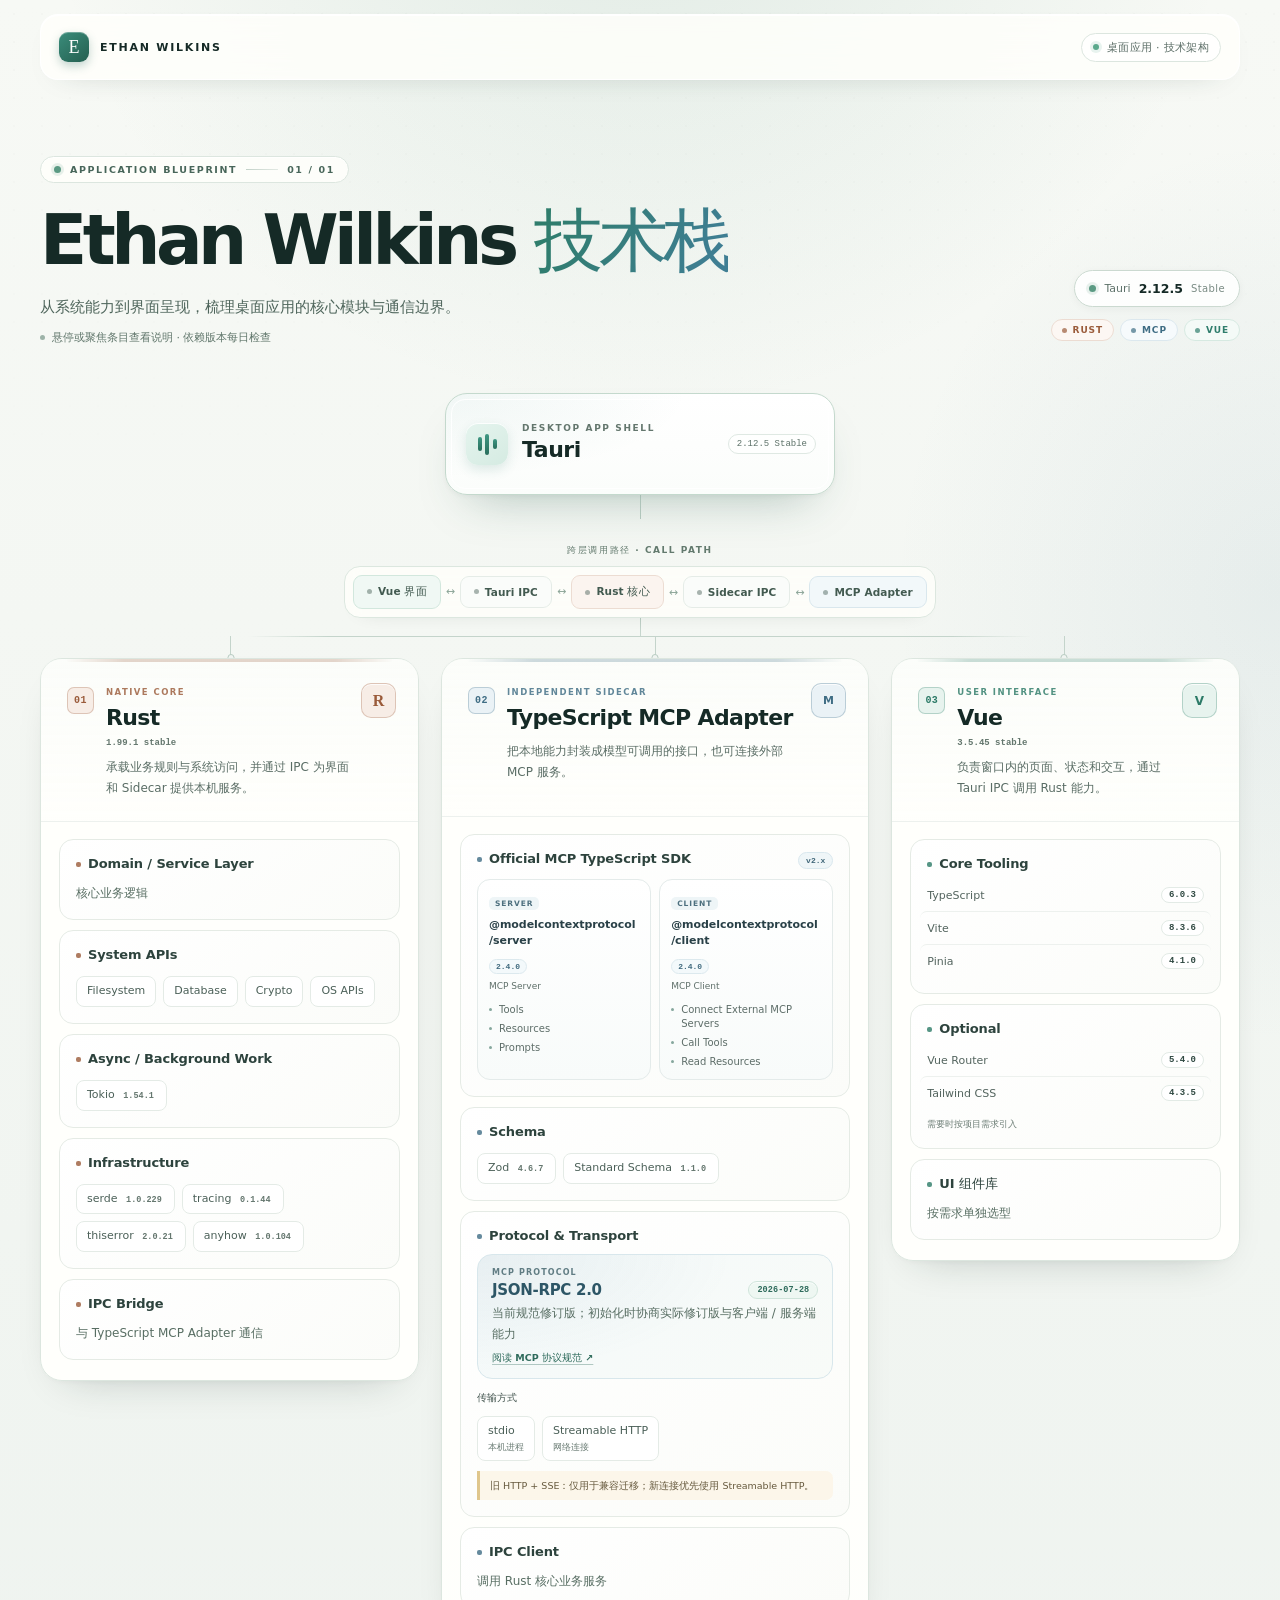
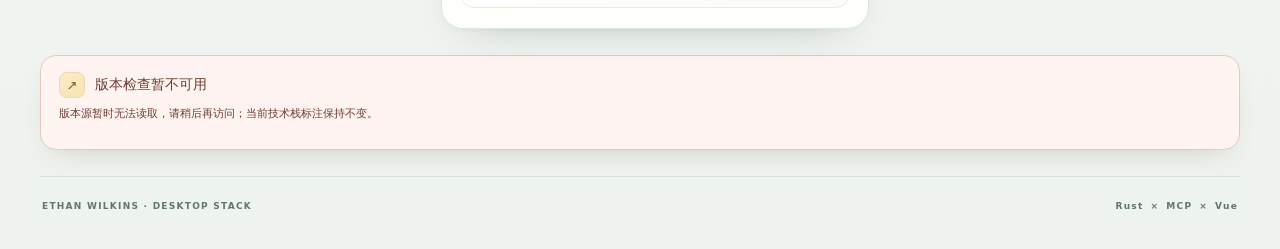
==== commit fcf34dd2: "Update dependency versions to latest releases" ====
--- a/index.html
+++ b/index.html
@@ -30,7 +30,7 @@
               <p class="version-note">悬停或聚焦条目查看说明 · 依赖版本每日检查</p>
             </div>
             <div class="intro-aside">
-              <div class="version-pill"><span class="status-dot"></span> Tauri <strong class="versioned tech-tip" tabindex="0" aria-label="Tauri 2.12.3 stable，跨平台桌面应用框架。" data-tip="跨平台桌面应用框架；Rust 负责原生核心，Web 前端负责界面。" data-package="tauri" data-version="2.12.3" data-package-name="Tauri" data-package-url="https://crates.io/crates/tauri">2.12.3</strong> <span>Stable</span></div>
+              <div class="version-pill"><span class="status-dot"></span> Tauri <strong class="versioned tech-tip" tabindex="0" aria-label="Tauri 2.12.5 stable，跨平台桌面应用框架。" data-tip="跨平台桌面应用框架；Rust 负责原生核心，Web 前端负责界面。" data-package="tauri" data-version="2.12.5" data-package-name="Tauri" data-package-url="https://crates.io/crates/tauri">2.12.5</strong> <span>Stable</span></div>
               <div class="stack-chips" aria-label="技术栈分支">
                 <span class="stack-chip chip-rust">Rust</span>
                 <span class="stack-chip chip-mcp">MCP</span>
@@ -45,7 +45,7 @@
             <span class="root-symbol" aria-hidden="true"><i></i><i></i><i></i></span>
             <span class="root-label">DESKTOP APP SHELL</span>
             <strong>Tauri</strong>
-            <span class="root-version">2.12.3 Stable</span>
+            <span class="root-version">2.12.5 Stable</span>
           </div>
           <div class="trunk" aria-hidden="true"></div>
 
@@ -70,7 +70,7 @@
                 <span class="branch-index">01</span>
                 <div>
                   <p class="branch-kicker">NATIVE CORE</p>
-                  <h2 id="rust-title" class="tech-tip" tabindex="0" aria-label="Rust 1.99.0 stable，桌面应用原生核心语言。" data-tip="系统核心语言：承载业务逻辑、系统接口和 IPC 服务。">Rust <span class="version-inline versioned" data-package="rust" data-version="1.99.0" data-package-name="Rust" data-package-url="https://blog.rust-lang.org/releases/latest/">1.99.0 stable</span></h2>
+                  <h2 id="rust-title" class="tech-tip" tabindex="0" aria-label="Rust 1.99.1 stable，桌面应用原生核心语言。" data-tip="系统核心语言：承载业务逻辑、系统接口和 IPC 服务。">Rust <span class="version-inline versioned" data-package="rust" data-version="1.99.1" data-package-name="Rust" data-package-url="https://blog.rust-lang.org/releases/latest/">1.99.1 stable</span></h2>
                   <p class="branch-description">承载业务规则与系统访问，并通过 IPC 为界面和 Sidecar 提供本机服务。</p>
                 </div>
                 <span class="branch-glyph" aria-hidden="true">R</span>
@@ -189,7 +189,7 @@
                 <span class="branch-index">03</span>
                 <div>
                   <p class="branch-kicker">USER INTERFACE</p>
-                  <h2 id="vue-title" class="tech-tip" tabindex="0" aria-label="Vue 3.5.43 stable，桌面应用用户界面框架。" data-tip="用户界面框架：负责组织桌面应用的组件、页面和交互。">Vue <span class="version-inline versioned" data-package="vue" data-version="3.5.43" data-package-name="Vue" data-package-url="https://www.npmjs.com/package/vue">3.5.43 stable</span></h2>
+                  <h2 id="vue-title" class="tech-tip" tabindex="0" aria-label="Vue 3.5.45 stable，桌面应用用户界面框架。" data-tip="用户界面框架：负责组织桌面应用的组件、页面和交互。">Vue <span class="version-inline versioned" data-package="vue" data-version="3.5.45" data-package-name="Vue" data-package-url="https://www.npmjs.com/package/vue">3.5.45 stable</span></h2>
                   <p class="branch-description">负责窗口内的页面、状态和交互，通过 Tauri IPC 调用 Rust 能力。</p>
                 </div>
                 <span class="branch-glyph glyph-vue" aria-hidden="true">V</span>
@@ -200,15 +200,15 @@
                   <h3 class="tech-tip" tabindex="0" aria-label="Core Tooling，前端核心语言、构建工具和状态管理。" data-tip="核心工具：提供前端类型系统、开发/构建流程和应用状态管理。">Core Tooling</h3>
                   <ul class="stack-list">
                     <li class="tech-tip versioned" tabindex="0" aria-label="TypeScript 6.0.3，JavaScript 的静态类型扩展。" data-tip="JavaScript 的静态类型扩展，在构建阶段检查类型并提供编辑器支持。" data-package="typescript" data-version="6.0.3" data-package-name="TypeScript" data-package-url="https://www.npmjs.com/package/typescript"><span>TypeScript</span><strong class="version-value">6.0.3</strong></li>
-                    <li class="tech-tip versioned" tabindex="0" aria-label="Vite 8.3.4，前端开发服务器和构建工具。" data-tip="前端开发服务器与打包工具，提供本地热更新和生产构建。" data-package="vite" data-version="8.3.4" data-package-name="Vite" data-package-url="https://www.npmjs.com/package/vite"><span>Vite</span><strong class="version-value">8.3.4</strong></li>
-                    <li class="tech-tip versioned" tabindex="0" aria-label="Pinia 4.0.3，Vue 状态管理库。" data-tip="Vue 应用的状态管理库，用于定义和共享应用状态。" data-package="pinia" data-version="4.0.3" data-package-name="Pinia" data-package-url="https://www.npmjs.com/package/pinia"><span>Pinia</span><strong class="version-value">4.0.3</strong></li>
+                    <li class="tech-tip versioned" tabindex="0" aria-label="Vite 8.3.6，前端开发服务器和构建工具。" data-tip="前端开发服务器与打包工具，提供本地热更新和生产构建。" data-package="vite" data-version="8.3.6" data-package-name="Vite" data-package-url="https://www.npmjs.com/package/vite"><span>Vite</span><strong class="version-value">8.3.6</strong></li>
+                    <li class="tech-tip versioned" tabindex="0" aria-label="Pinia 4.1.0，Vue 状态管理库。" data-tip="Vue 应用的状态管理库，用于定义和共享应用状态。" data-package="pinia" data-version="4.1.0" data-package-name="Pinia" data-package-url="https://www.npmjs.com/package/pinia"><span>Pinia</span><strong class="version-value">4.1.0</strong></li>
                   </ul>
                 </section>
                 <section class="module">
                   <h3 class="tech-tip" tabindex="0" aria-label="Optional，按项目需求引入。" data-tip="可选依赖：仅在项目需要路由或实用类 CSS 时加入。">Optional</h3>
                   <ul class="stack-list">
-                    <li class="tech-tip versioned" tabindex="0" aria-label="Vue Router 5.3.1，Vue 应用路由，需要时使用。" data-tip="Vue 官方路由库，用于页面路由与导航；原清单标记为按需使用。" data-package="vue-router" data-version="5.3.1" data-package-name="Vue Router" data-package-url="https://www.npmjs.com/package/vue-router"><span>Vue Router</span><strong class="version-value">5.3.1</strong></li>
-                    <li class="tech-tip versioned" tabindex="0" aria-label="Tailwind CSS 4.3.3，实用类 CSS 框架，需要时使用。" data-tip="实用类优先的 CSS 框架；原清单标记为按需使用。" data-package="tailwindcss" data-version="4.3.3" data-package-name="Tailwind CSS" data-package-url="https://www.npmjs.com/package/tailwindcss"><span>Tailwind CSS</span><strong class="version-value">4.3.3</strong></li>
+                    <li class="tech-tip versioned" tabindex="0" aria-label="Vue Router 5.4.0，Vue 应用路由，需要时使用。" data-tip="Vue 官方路由库，用于页面路由与导航；原清单标记为按需使用。" data-package="vue-router" data-version="5.4.0" data-package-name="Vue Router" data-package-url="https://www.npmjs.com/package/vue-router"><span>Vue Router</span><strong class="version-value">5.4.0</strong></li>
+                    <li class="tech-tip versioned" tabindex="0" aria-label="Tailwind CSS 4.3.5，实用类 CSS 框架，需要时使用。" data-tip="实用类优先的 CSS 框架；原清单标记为按需使用。" data-package="tailwindcss" data-version="4.3.5" data-package-name="Tailwind CSS" data-package-url="https://www.npmjs.com/package/tailwindcss"><span>Tailwind CSS</span><strong class="version-value">4.3.5</strong></li>
                   </ul>
                   <p class="optional-note">需要时按项目需求引入</p>
                 </section>
--- a/styles.css
+++ b/styles.css
@@ -1020,3 +1020,105 @@
     transition-duration: .01ms !important;
   }
 }
+
+/* ---------- Editorial polish ---------- */
+:root {
+  --paper: #f1f5f2;
+  --surface: #fffefa;
+  --line: #dce6df;
+  --line-strong: #cbd9d0;
+  --shadow-sm: 0 2px 8px rgba(25, 54, 43, .045), 0 12px 28px -20px rgba(25, 54, 43, .2);
+  --shadow-md: 0 4px 10px rgba(25, 54, 43, .04), 0 24px 54px -30px rgba(25, 54, 43, .3);
+}
+
+body {
+  background:
+    radial-gradient(ellipse 65% 42% at 50% -8%, rgba(73, 139, 116, .13), transparent 72%),
+    radial-gradient(ellipse 42% 34% at 100% 32%, rgba(91, 135, 159, .09), transparent 72%),
+    linear-gradient(180deg, #f7f9f5 0%, #eef3ef 100%);
+}
+
+body::before {
+  opacity: .48;
+  background-size: 28px 28px;
+  mask-image: linear-gradient(180deg, rgba(0, 0, 0, .38), transparent 68%);
+}
+
+.page-shell { width: min(1400px, calc(100% - 80px)); }
+.site-header {
+  min-height: 66px;
+  border-color: rgba(255, 255, 255, .88);
+  border-radius: 18px;
+  background: rgba(255, 255, 252, .82);
+  box-shadow: 0 1px 0 #fff inset, 0 10px 32px -24px rgba(25, 54, 43, .38);
+}
+.intro { padding-top: 76px; padding-bottom: 44px; }
+.eyebrow { color: #48665a; background: rgba(255, 255, 252, .82); }
+h1 { font-size: clamp(44px, 5.4vw, 70px); letter-spacing: -.065em; }
+.intro-copy { color: #4e655b; font-size: 15px; }
+.version-note { color: #60766b; font-size: 11px; }
+.root-node {
+  width: min(390px, 100%);
+  min-height: 102px;
+  border-color: #c4d9cd;
+  border-radius: 22px;
+  box-shadow: 0 2px 5px rgba(21, 42, 38, .035), 0 24px 50px -26px rgba(35, 86, 70, .38);
+}
+.root-node strong { font-size: 22px; }
+.root-label, .flow-caption { font-size: 9px; }
+.flow-caption { margin-top: 25px; color: #637a6e; letter-spacing: .17em; }
+.flow-ribbon {
+  gap: 5px;
+  padding: 8px;
+  border-color: #dce7df;
+  border-radius: 16px;
+  background: rgba(255, 255, 252, .76);
+  box-shadow: 0 8px 22px -20px rgba(21, 42, 38, .3);
+}
+.flow-step { padding: 9px 13px; color: #425a50; font-size: 10.5px; }
+.flow-link { color: #8ba497; }
+.branch-grid { gap: 22px; }
+.branch {
+  border-color: #dce6df;
+  border-radius: 22px;
+  background: rgba(255, 255, 252, .94);
+  box-shadow: 0 2px 5px rgba(21, 42, 38, .025), 0 18px 42px -28px rgba(21, 42, 38, .32);
+}
+.branch:hover, .branch:focus-within {
+  box-shadow: 0 5px 12px rgba(21, 42, 38, .045), 0 26px 52px -28px rgba(21, 42, 38, .36);
+}
+.branch-heading { min-height: 158px; padding: 27px 62px 22px 26px; }
+.branch-index { width: 27px; height: 27px; font-size: 10px; }
+.branch-heading h2 { font-size: 22px; }
+.branch-description { max-width: 38em; color: #526a5f; font-size: 12px !important; line-height: 1.75 !important; }
+.branch-glyph { top: 24px; right: 22px; width: 35px; height: 35px; }
+.module-list { gap: 10px; padding: 17px 18px 20px; }
+.module {
+  padding: 15px 16px 16px;
+  border-color: #e5ebe5;
+  border-radius: 14px;
+  background: linear-gradient(145deg, #fff 0%, #fbfcf9 100%);
+}
+.module h3 { font-size: 13px; }
+.module p { color: #586e63; font-size: 12px; }
+.tag-list { gap: 7px; margin-top: 11px; }
+.tag-list li { padding: 7px 10px; font-size: 11px; }
+.sdk-card { border-radius: 13px; }
+.sdk-card h4 { font-size: 11px; }
+.plain-list li { font-size: 10px; }
+.protocol-summary { border-radius: 15px; }
+.site-footer { color: #61766c; }
+
+@media (max-width: 960px) {
+  .page-shell { width: min(760px, calc(100% - 40px)); }
+  .branch-grid { gap: 16px; }
+  .branch-heading { min-height: 148px; padding: 24px 56px 20px 20px; }
+}
+
+@media (max-width: 620px) {
+  .page-shell { width: calc(100% - 32px); }
+  .intro { padding-top: 44px; }
+  h1 { font-size: 38px; }
+  .branch-heading { min-height: 132px; padding: 20px 52px 16px 16px; }
+  .module-list { padding: 12px 12px 14px; }
+}
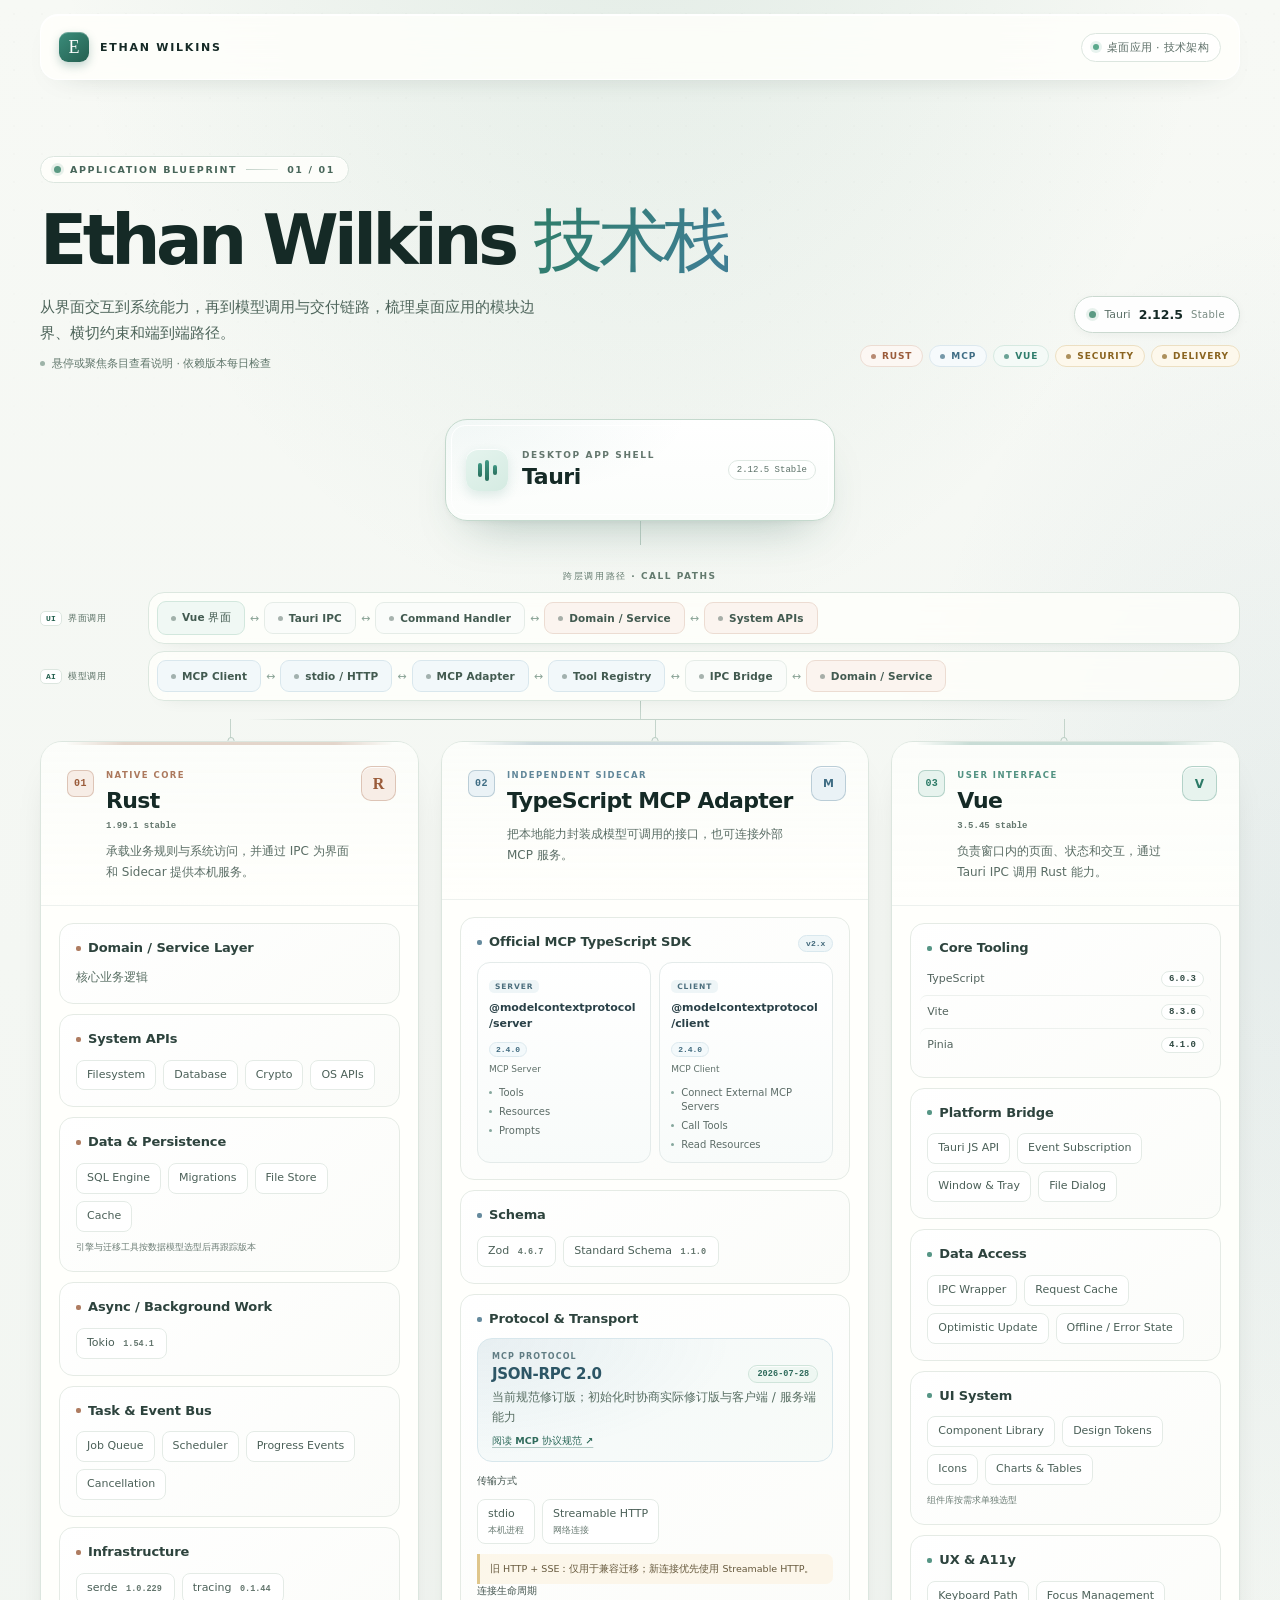
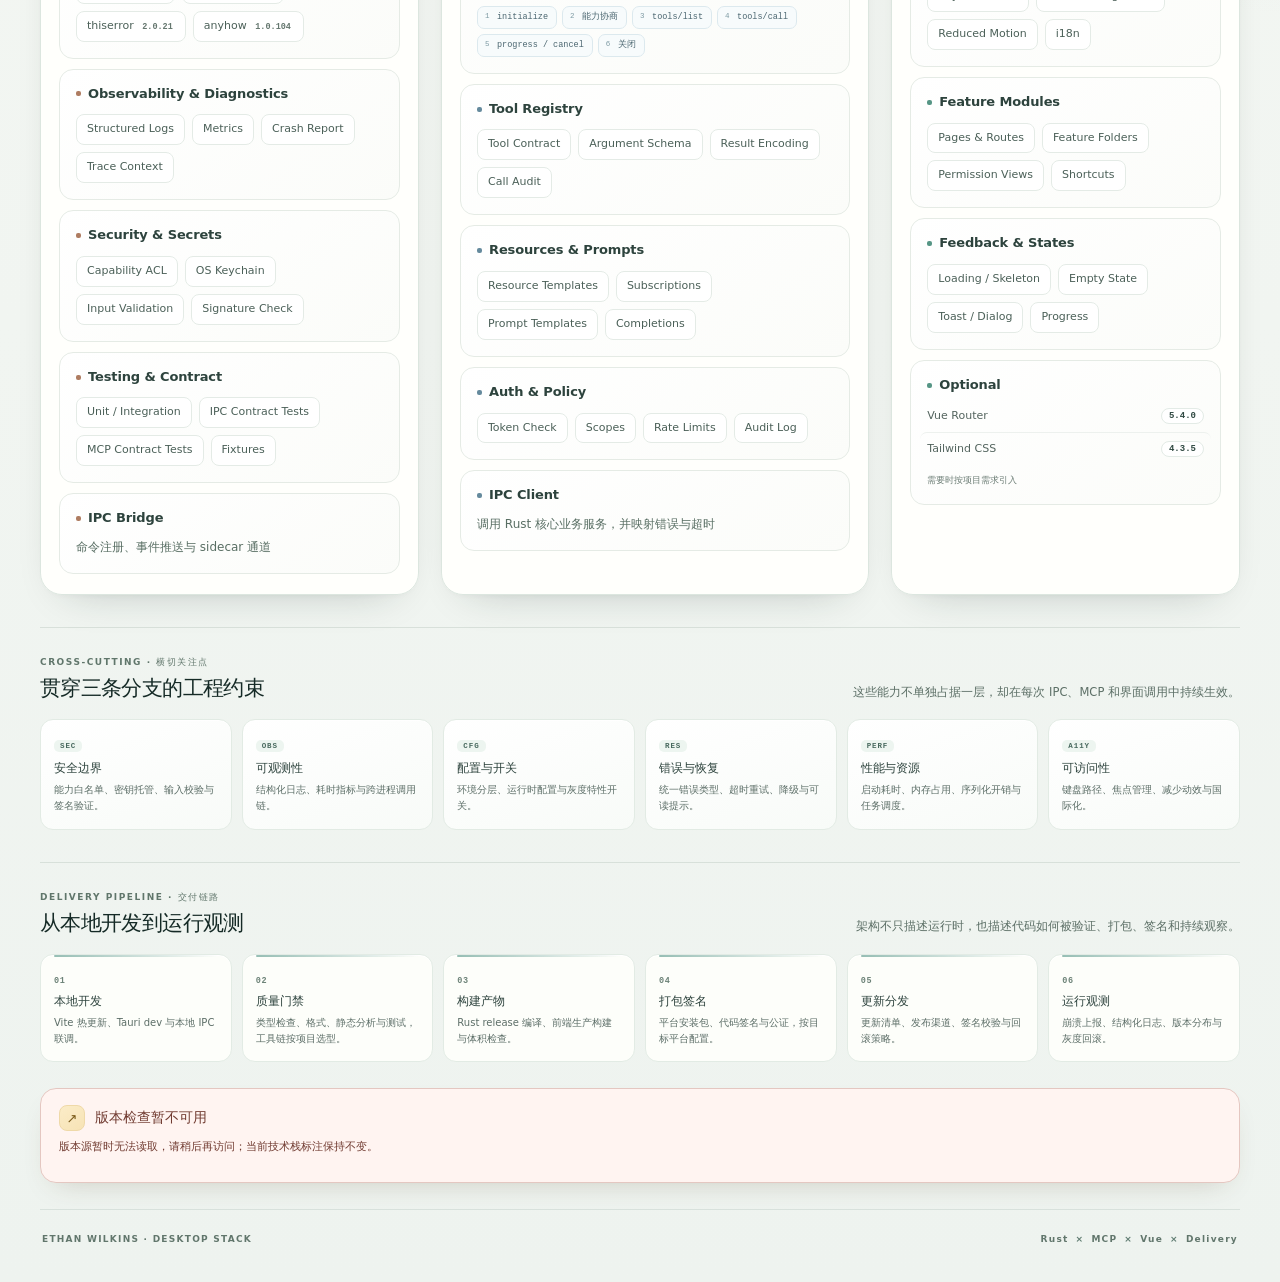
==== commit 1cf09bf3: "Add call paths, cross-cutting concerns, and delivery sections" ====
--- a/index.html
+++ b/index.html
@@ -4,7 +4,7 @@
     <meta charset="utf-8">
     <meta name="viewport" content="width=device-width, initial-scale=1">
     <meta name="theme-color" content="#f5f7f2">
-    <meta name="description" content="Ethan Wilkins 技术栈：Tauri 桌面应用架构，Rust 核心、TypeScript MCP Adapter 与 Vue 前端。">
+    <meta name="description" content="Ethan Wilkins 技术栈：Tauri 桌面应用架构，覆盖 Rust 核心、TypeScript MCP Adapter、Vue 界面、横切工程能力与交付链路。">
     <title>Ethan Wilkins 技术栈 · 架构图谱</title>
     <link rel="stylesheet" href="styles.css">
     <script src="tooltips.js" defer></script>
@@ -26,7 +26,7 @@
           <div class="intro-row">
             <div class="intro-main">
               <h1 id="page-title">Ethan Wilkins <span>技术栈</span></h1>
-              <p class="intro-copy">从系统能力到界面呈现，梳理桌面应用的核心模块与通信边界。</p>
+              <p class="intro-copy">从界面交互到系统能力，再到模型调用与交付链路，梳理桌面应用的模块边界、横切约束和端到端路径。</p>
               <p class="version-note">悬停或聚焦条目查看说明 · 依赖版本每日检查</p>
             </div>
             <div class="intro-aside">
@@ -35,6 +35,8 @@
                 <span class="stack-chip chip-rust">Rust</span>
                 <span class="stack-chip chip-mcp">MCP</span>
                 <span class="stack-chip chip-vue">Vue</span>
+                <span class="stack-chip chip-ops">Security</span>
+                <span class="stack-chip chip-ops">Delivery</span>
               </div>
             </div>
           </div>
@@ -49,17 +51,38 @@
           </div>
           <div class="trunk" aria-hidden="true"></div>
 
-          <p class="flow-caption">跨层调用路径 · CALL PATH</p>
-          <div class="flow-ribbon" aria-label="跨层调用路径">
-            <span class="flow-step flow-ui">Vue 界面</span>
-            <span class="flow-link" aria-hidden="true">↔</span>
-            <span class="flow-step">Tauri IPC</span>
-            <span class="flow-link" aria-hidden="true">↔</span>
-            <span class="flow-step flow-core">Rust 核心</span>
-            <span class="flow-link" aria-hidden="true">↔</span>
-            <span class="flow-step">Sidecar IPC</span>
-            <span class="flow-link" aria-hidden="true">↔</span>
-            <span class="flow-step flow-mcp">MCP Adapter</span>
+          <p class="flow-caption">跨层调用路径 · CALL PATHS</p>
+          <div class="flow-paths">
+            <div class="flow-path">
+              <span class="flow-path-label"><b>UI</b> 界面调用</span>
+              <div class="flow-ribbon" aria-label="界面调用路径">
+                <span class="flow-step flow-ui">Vue 界面</span>
+                <span class="flow-link" aria-hidden="true">↔</span>
+                <span class="flow-step">Tauri IPC</span>
+                <span class="flow-link" aria-hidden="true">↔</span>
+                <span class="flow-step">Command Handler</span>
+                <span class="flow-link" aria-hidden="true">↔</span>
+                <span class="flow-step flow-core">Domain / Service</span>
+                <span class="flow-link" aria-hidden="true">↔</span>
+                <span class="flow-step flow-core">System APIs</span>
+              </div>
+            </div>
+            <div class="flow-path">
+              <span class="flow-path-label"><b>AI</b> 模型调用</span>
+              <div class="flow-ribbon" aria-label="模型调用路径">
+                <span class="flow-step flow-mcp">MCP Client</span>
+                <span class="flow-link" aria-hidden="true">↔</span>
+                <span class="flow-step flow-mcp">stdio / HTTP</span>
+                <span class="flow-link" aria-hidden="true">↔</span>
+                <span class="flow-step flow-mcp">MCP Adapter</span>
+                <span class="flow-link" aria-hidden="true">↔</span>
+                <span class="flow-step flow-mcp">Tool Registry</span>
+                <span class="flow-link" aria-hidden="true">↔</span>
+                <span class="flow-step">IPC Bridge</span>
+                <span class="flow-link" aria-hidden="true">↔</span>
+                <span class="flow-step flow-core">Domain / Service</span>
+              </div>
+            </div>
           </div>
           <div class="trunk trunk-lower" aria-hidden="true"></div>
           <div class="branch-connector" aria-hidden="true"><span></span><span></span><span></span></div>
@@ -90,9 +113,28 @@
                     <li class="tech-tip" tabindex="0" aria-label="OS APIs，操作系统原生接口，版本随目标操作系统决定。" data-tip="窗口、进程、通知等原生操作系统接口；可用能力与版本随目标系统决定。">OS APIs</li>
                   </ul>
                 </section>
+                <section class="module">
+                  <h3 class="tech-tip" tabindex="0" aria-label="Data & Persistence，本地数据持久化与迁移。" data-tip="数据持久化层：负责本地数据库、文件存储、缓存与 schema 迁移，隔离业务逻辑和具体引擎。">Data &amp; Persistence</h3>
+                  <ul class="tag-list">
+                    <li class="tech-tip" tabindex="0" aria-label="SQL Engine，本地关系型数据库引擎，具体选型待定。" data-tip="本地关系型存储引擎，按查询模式与数据规模选型；当前不锁定具体产品，因此不标注版本。">SQL Engine</li>
+                    <li class="tech-tip" tabindex="0" aria-label="Migrations，数据库结构版本迁移。" data-tip="以可回放的迁移脚本管理 schema 演进，保证升级和回滚路径可验证。">Migrations</li>
+                    <li class="tech-tip" tabindex="0" aria-label="File Store，文件与附件存储。" data-tip="管理用户文件、缓存和附件的落盘位置、清理策略与权限。">File Store</li>
+                    <li class="tech-tip" tabindex="0" aria-label="Cache，本地缓存与失效策略。" data-tip="缓存热数据与派生结果，并定义失效、容量和一致性策略。">Cache</li>
+                  </ul>
+                  <p class="module-note">引擎与迁移工具按数据模型选型后再跟踪版本</p>
+                </section>
                 <section class="module module-compact">
                   <h3 class="tech-tip" tabindex="0" aria-label="Async / Background Work，异步任务与后台工作。" data-tip="异步任务与后台工作：处理并发 I/O、定时任务和不应阻塞界面的工作。">Async / Background Work</h3>
                   <ul class="tag-list"><li class="tech-tip versioned" tabindex="0" aria-label="Tokio 1.54.1，Rust 异步运行时。" data-tip="Rust 异步运行时，提供任务调度、异步 I/O 和定时器。" data-package="tokio" data-version="1.54.1" data-package-name="Tokio" data-package-url="https://crates.io/crates/tokio">Tokio <span class="version-value">1.54.1</span></li></ul>
+                </section>
+                <section class="module">
+                  <h3 class="tech-tip" tabindex="0" aria-label="Task & Event Bus，任务队列与事件分发。" data-tip="任务与事件总线：把长任务、定时作业、进度事件和取消信号从界面请求中解耦。">Task &amp; Event Bus</h3>
+                  <ul class="tag-list">
+                    <li class="tech-tip" tabindex="0" aria-label="Job Queue，后台任务队列。" data-tip="把耗时任务放入队列并按并发上限执行，避免阻塞 UI 与 IPC 线程。">Job Queue</li>
+                    <li class="tech-tip" tabindex="0" aria-label="Scheduler，定时与周期任务。" data-tip="管理定时同步、清理和周期检查，并保证应用退出时安全停止。">Scheduler</li>
+                    <li class="tech-tip" tabindex="0" aria-label="Progress Events，任务进度事件。" data-tip="向界面和 MCP 客户端推送进度、阶段和部分结果。">Progress Events</li>
+                    <li class="tech-tip" tabindex="0" aria-label="Cancellation，取消与超时。" data-tip="为长任务提供取消令牌和超时边界，避免孤儿任务持续占用资源。">Cancellation</li>
+                  </ul>
                 </section>
                 <section class="module">
                   <h3 class="tech-tip" tabindex="0" aria-label="Infrastructure，基础设施依赖集合。" data-tip="基础设施依赖：为序列化、诊断和错误处理提供通用能力。">Infrastructure</h3>
@@ -103,9 +145,36 @@
                     <li class="tech-tip versioned" tabindex="0" aria-label="anyhow 1.0.104，应用层错误上下文处理。" data-tip="应用层错误处理工具，便于组合错误并附加上下文信息。" data-package="anyhow" data-version="1.0.104" data-package-name="anyhow" data-package-url="https://crates.io/crates/anyhow">anyhow <span class="version-value">1.0.104</span></li>
                   </ul>
                 </section>
+                <section class="module">
+                  <h3 class="tech-tip" tabindex="0" aria-label="Observability & Diagnostics，运行时诊断与观测。" data-tip="运行时观测：把结构化日志、指标、崩溃报告和跨进程 trace 上下文串成一条可排查的链路。">Observability &amp; Diagnostics</h3>
+                  <ul class="tag-list">
+                    <li class="tech-tip" tabindex="0" aria-label="Structured Logs，结构化日志。" data-tip="以字段化事件记录关键路径，避免只留下无法检索的自由文本。">Structured Logs</li>
+                    <li class="tech-tip" tabindex="0" aria-label="Metrics，指标采集。" data-tip="采集启动耗时、IPC 延迟、任务队列长度和失败率等关键指标。">Metrics</li>
+                    <li class="tech-tip" tabindex="0" aria-label="Crash Report，崩溃报告。" data-tip="在崩溃时保留调用栈和最近事件，并明确本地留存与上报边界。">Crash Report</li>
+                    <li class="tech-tip" tabindex="0" aria-label="Trace Context，跨进程追踪上下文。" data-tip="把一次请求的 trace 上下文从界面经 IPC 传到 sidecar，便于还原完整调用链。">Trace Context</li>
+                  </ul>
+                </section>
+                <section class="module">
+                  <h3 class="tech-tip" tabindex="0" aria-label="Security & Secrets，权限、密钥与完整性校验。" data-tip="安全边界：限制可调用的命令与系统能力，托管敏感凭据，并校验输入和产物完整性。">Security &amp; Secrets</h3>
+                  <ul class="tag-list">
+                    <li class="tech-tip" tabindex="0" aria-label="Capability ACL，Tauri 能力白名单。" data-tip="按窗口与命令声明允许访问的能力，默认拒绝未显式授权的系统接口。">Capability ACL</li>
+                    <li class="tech-tip" tabindex="0" aria-label="OS Keychain，操作系统密钥链。" data-tip="把令牌和密钥交给系统密钥链保管，避免明文写入配置或本地文件。">OS Keychain</li>
+                    <li class="tech-tip" tabindex="0" aria-label="Input Validation，边界输入校验。" data-tip="在 IPC 与 MCP 入口统一校验参数，拒绝越权路径和异常负载。">Input Validation</li>
+                    <li class="tech-tip" tabindex="0" aria-label="Signature Verification，更新包与制品签名校验。" data-tip="校验安装包、更新清单和外部制品的签名，防止被替换或篡改。">Signature Check</li>
+                  </ul>
+                </section>
+                <section class="module">
+                  <h3 class="tech-tip" tabindex="0" aria-label="Testing & Contract，测试与跨进程契约。" data-tip="测试与契约：用单元、集成和跨进程契约测试，固定 IPC 与 MCP 的行为边界。">Testing &amp; Contract</h3>
+                  <ul class="tag-list">
+                    <li class="tech-tip" tabindex="0" aria-label="Unit / Integration，单元与集成测试。" data-tip="覆盖领域规则和系统适配层，避免把业务逻辑绑死在真实文件系统上。">Unit / Integration</li>
+                    <li class="tech-tip" tabindex="0" aria-label="IPC Contract Tests，IPC 契约测试。" data-tip="验证命令参数、返回值和错误码在界面与核心之间保持一致。">IPC Contract Tests</li>
+                    <li class="tech-tip" tabindex="0" aria-label="MCP Contract Tests，MCP 契约测试。" data-tip="验证工具 schema、错误语义和协议版本协商没有破坏既有客户端。">MCP Contract Tests</li>
+                    <li class="tech-tip" tabindex="0" aria-label="Fixtures，可复用测试数据。" data-tip="用固定的数据夹具复现边界条件，减少对真实用户数据的依赖。">Fixtures</li>
+                  </ul>
+                </section>
                 <section class="module module-compact">
-                  <h3 class="tech-tip" tabindex="0" aria-label="IPC Bridge，跨进程通信桥。" data-tip="跨进程通信桥：让前端和 MCP sidecar 能调用 Rust 核心服务。">IPC Bridge</h3>
-                  <p>与 TypeScript MCP Adapter 通信</p>
+                  <h3 class="tech-tip" tabindex="0" aria-label="IPC Bridge，跨进程通信桥。" data-tip="跨进程通信桥：注册命令、事件与数据通道，让前端和 MCP sidecar 统一调用 Rust 核心服务。">IPC Bridge</h3>
+                  <p>命令注册、事件推送与 sidecar 通道</p>
                 </section>
               </div>
             </section>
@@ -130,7 +199,7 @@
                   <div class="sdk-grid">
                     <div class="sdk-card">
                       <span class="sdk-kind">SERVER</span>
-                      <h4 class="tech-tip" tabindex="0" aria-label="@modelcontextprotocol/server 2.4.0，构建 MCP 服务端。" data-tip="MCP 服务端 SDK。注册可调用的工具、可读资源和提示模板。">@modelcontextprotocol/server</h4>
+                      <h4 class="tech-tip" tabindex="0" aria-label="@modelcontextprotocol/server 2.4.0，构建 MCP 服务端。" data-tip="MCP 服务端 SDK。注册可调用的工具、可读资源和提示模板。">@modelcontextprotocol/<wbr>server</h4>
                       <span class="versioned sdk-version tech-tip" tabindex="0" aria-label="MCP Server SDK 2.4.0，当前版本。" data-tip="官方 MCP Server SDK 当前稳定版本 2.4.0。" data-package="mcp-server" data-version="2.4.0" data-package-name="MCP Server SDK" data-package-url="https://www.npmjs.com/package/@modelcontextprotocol/server">2.4.0</span>
                       <p class="sdk-name tech-tip" tabindex="0" aria-label="MCP Server，向模型提供工具、资源和提示。" data-tip="MCP Server：对外暴露 Tools、Resources 与 Prompts。">MCP Server</p>
                       <ul class="plain-list">
@@ -141,7 +210,7 @@
                     </div>
                     <div class="sdk-card">
                       <span class="sdk-kind">CLIENT</span>
-                      <h4 class="tech-tip" tabindex="0" aria-label="@modelcontextprotocol/client 2.4.0，连接并调用 MCP 服务端。" data-tip="MCP 客户端 SDK。连接外部 MCP server，发现并调用工具，读取资源。">@modelcontextprotocol/client</h4>
+                      <h4 class="tech-tip" tabindex="0" aria-label="@modelcontextprotocol/client 2.4.0，连接并调用 MCP 服务端。" data-tip="MCP 客户端 SDK。连接外部 MCP server，发现并调用工具，读取资源。">@modelcontextprotocol/<wbr>client</h4>
                       <span class="versioned sdk-version tech-tip" tabindex="0" aria-label="MCP Client SDK 2.4.0，当前版本。" data-tip="官方 MCP Client SDK 当前稳定版本 2.4.0。" data-package="mcp-client" data-version="2.4.0" data-package-name="MCP Client SDK" data-package-url="https://www.npmjs.com/package/@modelcontextprotocol/client">2.4.0</span>
                       <p class="sdk-name tech-tip" tabindex="0" aria-label="MCP Client，连接 MCP 服务。" data-tip="MCP Client：连接一个或多个 MCP 服务并交换协议消息。">MCP Client</p>
                       <ul class="plain-list">
@@ -176,10 +245,46 @@
                     <li class="tech-tip" tabindex="0" aria-label="Streamable HTTP，通过 HTTP 请求和流式响应连接远程 MCP 服务。" data-tip="远程连接：使用 HTTP 请求与可选的流式响应承载 MCP 消息，适合网络服务部署。">Streamable HTTP <span class="transport-hint">网络连接</span></li>
                   </ul>
                   <p class="legacy-note">旧 HTTP + SSE：仅用于兼容迁移；新连接优先使用 Streamable HTTP。</p>
+                  <h4 class="transport-label">连接生命周期</h4>
+                  <ol class="protocol-lifecycle">
+                    <li>initialize</li>
+                    <li>能力协商</li>
+                    <li>tools/list</li>
+                    <li>tools/call</li>
+                    <li>progress / cancel</li>
+                    <li>关闭</li>
+                  </ol>
+                </section>
+                <section class="module">
+                  <h3 class="tech-tip" tabindex="0" aria-label="Tool Registry，工具契约注册与调用记录。" data-tip="工具注册表：把核心能力收敛为稳定的工具契约，集中处理命名、参数、结果和调用记录。">Tool Registry</h3>
+                  <ul class="tag-list">
+                    <li class="tech-tip" tabindex="0" aria-label="Tool Contract，工具名称、描述与输入输出约定。" data-tip="为每个工具定义稳定名称、用途说明和输入输出结构，避免界面表述与模型调用脱节。">Tool Contract</li>
+                    <li class="tech-tip" tabindex="0" aria-label="Argument Schema，工具参数 schema。" data-tip="复用 Zod schema 校验工具参数，并生成模型可见的参数说明。">Argument Schema</li>
+                    <li class="tech-tip" tabindex="0" aria-label="Result Encoding，结果编码与截断。" data-tip="统一文本、结构化数据和二进制结果的编码方式，并控制超长结果的截断策略。">Result Encoding</li>
+                    <li class="tech-tip" tabindex="0" aria-label="Call Audit，调用审计。" data-tip="记录调用来源、参数摘要、耗时与结果状态，便于排查和权限复核。">Call Audit</li>
+                  </ul>
+                </section>
+                <section class="module">
+                  <h3 class="tech-tip" tabindex="0" aria-label="Resources & Prompts，MCP 的资源与提示能力。" data-tip="资源与提示：除工具外，MCP 还暴露可读资源与可复用提示；这一层负责模板、订阅和补全。">Resources &amp; Prompts</h3>
+                  <ul class="tag-list">
+                    <li class="tech-tip" tabindex="0" aria-label="Resource Templates，资源模板。" data-tip="用参数化 URI 模板描述可读取的资源集合，避免为每个实例单独注册。">Resource Templates</li>
+                    <li class="tech-tip" tabindex="0" aria-label="Subscriptions，资源变更订阅。" data-tip="在资源变化时通知已订阅的客户端，并定义节流与丢失通知后的重新读取策略。">Subscriptions</li>
+                    <li class="tech-tip" tabindex="0" aria-label="Prompt Templates，提示模板。" data-tip="把常用任务封装为可复用提示，并明确所需参数和适用场景。">Prompt Templates</li>
+                    <li class="tech-tip" tabindex="0" aria-label="Completions，参数补全。" data-tip="为提示和资源参数提供补全候选，降低客户端构造请求的成本。">Completions</li>
+                  </ul>
+                </section>
+                <section class="module">
+                  <h3 class="tech-tip" tabindex="0" aria-label="Auth & Policy，身份、作用域与调用配额。" data-tip="授权策略：在本地进程与远程连接上校验身份、作用域和调用配额，并留下审计记录。">Auth &amp; Policy</h3>
+                  <ul class="tag-list">
+                    <li class="tech-tip" tabindex="0" aria-label="Token Validation，令牌校验。" data-tip="校验本地会话令牌或远程访问令牌，拒绝来源不明的调用。">Token Check</li>
+                    <li class="tech-tip" tabindex="0" aria-label="Scopes，工具与资源的作用域。" data-tip="按连接授予最小作用域，只开放完成当前任务所需的工具和资源。">Scopes</li>
+                    <li class="tech-tip" tabindex="0" aria-label="Rate Limits，调用频率限制。" data-tip="限制单连接和单工具的调用频率，防止异常循环消耗本机资源。">Rate Limits</li>
+                    <li class="tech-tip" tabindex="0" aria-label="Audit Log，授权与调用审计日志。" data-tip="记录授权决策和敏感调用，便于追踪异常访问。">Audit Log</li>
+                  </ul>
                 </section>
                 <section class="module module-compact">
-                  <h3 class="tech-tip" tabindex="0" aria-label="IPC Client，调用 Rust 核心业务服务的客户端。" data-tip="IPC Client：封装 adapter 到 Rust 核心业务服务的请求与响应。">IPC Client</h3>
-                  <p>调用 Rust 核心业务服务</p>
+                  <h3 class="tech-tip" tabindex="0" aria-label="IPC Client，调用 Rust 核心业务服务的客户端。" data-tip="IPC Client：封装 adapter 到 Rust 核心业务服务的请求、响应与错误映射。">IPC Client</h3>
+                  <p>调用 Rust 核心业务服务，并映射错误与超时</p>
                 </section>
               </div>
             </section>
@@ -205,6 +310,61 @@
                   </ul>
                 </section>
                 <section class="module">
+                  <h3 class="tech-tip" tabindex="0" aria-label="Platform Bridge，前端调用桌面能力的桥接层。" data-tip="平台桥接：统一封装 Tauri 命令、事件和原生窗口能力，避免组件直接散落调用。">Platform Bridge</h3>
+                  <ul class="tag-list">
+                    <li class="tech-tip" tabindex="0" aria-label="Tauri JS API，前端调用 Rust 命令。" data-tip="通过 invoke 与事件 API 访问 Rust 命令和系统能力，并统一处理错误与超时。">Tauri JS API</li>
+                    <li class="tech-tip" tabindex="0" aria-label="Event Subscription，后端事件订阅。" data-tip="订阅任务进度、状态变化和系统事件，并在组件卸载时释放监听。">Event Subscription</li>
+                    <li class="tech-tip" tabindex="0" aria-label="Window & Tray，窗口、托盘与菜单。" data-tip="控制窗口生命周期、托盘入口和原生菜单，保持多窗口状态一致。">Window &amp; Tray</li>
+                    <li class="tech-tip" tabindex="0" aria-label="File Dialog，原生文件选择与拖放。" data-tip="调用原生文件对话框和拖放通道，并把路径权限限制在用户选择范围内。">File Dialog</li>
+                  </ul>
+                </section>
+                <section class="module">
+                  <h3 class="tech-tip" tabindex="0" aria-label="Data Access，前端数据获取与缓存策略。" data-tip="数据访问：把 IPC 请求、缓存和乐观更新收口到统一的数据层。">Data Access</h3>
+                  <ul class="tag-list">
+                    <li class="tech-tip" tabindex="0" aria-label="IPC Wrapper，请求封装。" data-tip="统一请求参数、取消和错误映射，让页面只处理业务语义。">IPC Wrapper</li>
+                    <li class="tech-tip" tabindex="0" aria-label="Request Cache，请求缓存。" data-tip="缓存可复用的查询结果，并定义失效、刷新和并发去重策略。">Request Cache</li>
+                    <li class="tech-tip" tabindex="0" aria-label="Optimistic Update，乐观更新。" data-tip="先更新界面再等待后端确认，失败时回滚并提示用户。">Optimistic Update</li>
+                    <li class="tech-tip" tabindex="0" aria-label="Offline & Error State，离线与错误态。" data-tip="区分离线、超时、权限不足和服务错误，给出可恢复的操作建议。">Offline / Error State</li>
+                  </ul>
+                </section>
+                <section class="module">
+                  <h3 class="tech-tip" tabindex="0" aria-label="UI System，界面组件与视觉规范。" data-tip="界面体系：由组件库、设计令牌、图标和复杂数据展示共同构成。">UI System</h3>
+                  <ul class="tag-list">
+                    <li class="tech-tip" tabindex="0" aria-label="Component Library，UI 组件库，具体选型待定。" data-tip="UI 组件库尚未指定具体产品，因此没有统一对应版本；按项目需求选型后再跟踪版本。">Component Library</li>
+                    <li class="tech-tip" tabindex="0" aria-label="Design Tokens，颜色、间距和字体令牌。" data-tip="用令牌统一颜色、间距、圆角和字体，避免页面样式漂移。">Design Tokens</li>
+                    <li class="tech-tip" tabindex="0" aria-label="Icons，图标体系。" data-tip="统一图标尺寸、线宽和语义，保证不同状态下的识别度。">Icons</li>
+                    <li class="tech-tip" tabindex="0" aria-label="Charts & Tables，图表与表格。" data-tip="为长列表和大表格定义虚拟滚动、空态和批量操作模式。">Charts &amp; Tables</li>
+                  </ul>
+                  <p class="optional-note">组件库按需求单独选型</p>
+                </section>
+                <section class="module">
+                  <h3 class="tech-tip" tabindex="0" aria-label="UX & A11y，交互体验与可访问性。" data-tip="体验与可访问性：覆盖键盘路径、焦点管理、动效偏好和本地化文案。">UX &amp; A11y</h3>
+                  <ul class="tag-list">
+                    <li class="tech-tip" tabindex="0" aria-label="Keyboard Path，键盘可达路径。" data-tip="保证所有可操作项可通过键盘到达，并维持合理的 Tab 顺序。">Keyboard Path</li>
+                    <li class="tech-tip" tabindex="0" aria-label="Focus Management，焦点管理。" data-tip="在弹窗、路由切换和异步更新后恢复焦点，避免用户迷失位置。">Focus Management</li>
+                    <li class="tech-tip" tabindex="0" aria-label="Reduced Motion，减少动态效果。" data-tip="尊重系统减少动态效果偏好，关闭非必要动画和过渡。">Reduced Motion</li>
+                    <li class="tech-tip" tabindex="0" aria-label="i18n，国际化与文案。" data-tip="把界面文案、日期和数字格式集中管理，为多语言扩展留出空间。">i18n</li>
+                  </ul>
+                </section>
+                <section class="module">
+                  <h3 class="tech-tip" tabindex="0" aria-label="Feature Modules，按业务能力切分的页面与组件。" data-tip="功能模块：按业务能力组织页面、组件和状态，避免全局样式与逻辑互相渗透。">Feature Modules</h3>
+                  <ul class="tag-list">
+                    <li class="tech-tip" tabindex="0" aria-label="Pages & Routes，页面与路由。" data-tip="以页面为入口组织视图，并让路由成为功能模块之间的显式边界。">Pages &amp; Routes</li>
+                    <li class="tech-tip" tabindex="0" aria-label="Feature Folders，按功能组织代码。" data-tip="把同一功能的组件、状态和请求放在一起，降低跨目录跳转成本。">Feature Folders</li>
+                    <li class="tech-tip" tabindex="0" aria-label="Permission Views，权限视图。" data-tip="根据能力与角色控制可见操作，同时在后端再次校验权限。">Permission Views</li>
+                    <li class="tech-tip" tabindex="0" aria-label="Shortcuts，键盘快捷键。" data-tip="为高频操作提供快捷键，并避免与输入框和系统快捷键冲突。">Shortcuts</li>
+                  </ul>
+                </section>
+                <section class="module">
+                  <h3 class="tech-tip" tabindex="0" aria-label="Feedback & States，反馈与状态呈现。" data-tip="反馈与状态：用统一的加载、空态、错误和通知模式，让用户知道系统正在做什么。">Feedback &amp; States</h3>
+                  <ul class="tag-list">
+                    <li class="tech-tip" tabindex="0" aria-label="Loading & Skeleton，加载与骨架屏。" data-tip="区分首次加载、刷新和局部加载，避免整页闪烁。">Loading / Skeleton</li>
+                    <li class="tech-tip" tabindex="0" aria-label="Empty State，空态。" data-tip="空态说明为什么没有内容，并给出下一步可执行操作。">Empty State</li>
+                    <li class="tech-tip" tabindex="0" aria-label="Toast & Dialog，通知与对话框。" data-tip="轻量结果用通知，需要决策的操作用对话框，并保证焦点和关闭路径完整。">Toast / Dialog</li>
+                    <li class="tech-tip" tabindex="0" aria-label="Progress，长任务进度。" data-tip="为可度量任务展示进度，为不可度量任务展示阶段，并提供取消入口。">Progress</li>
+                  </ul>
+                </section>
+                <section class="module">
                   <h3 class="tech-tip" tabindex="0" aria-label="Optional，按项目需求引入。" data-tip="可选依赖：仅在项目需要路由或实用类 CSS 时加入。">Optional</h3>
                   <ul class="stack-list">
                     <li class="tech-tip versioned" tabindex="0" aria-label="Vue Router 5.4.0，Vue 应用路由，需要时使用。" data-tip="Vue 官方路由库，用于页面路由与导航；原清单标记为按需使用。" data-package="vue-router" data-version="5.4.0" data-package-name="Vue Router" data-package-url="https://www.npmjs.com/package/vue-router"><span>Vue Router</span><strong class="version-value">5.4.0</strong></li>
@@ -212,13 +372,93 @@
                   </ul>
                   <p class="optional-note">需要时按项目需求引入</p>
                 </section>
-                <section class="module module-compact">
-                  <h3 class="tech-tip" tabindex="0" aria-label="UI 组件库，按需求单独选型，当前尚未指定具体包。" data-tip="UI 组件库尚未指定具体产品，因此没有统一对应版本；按项目需求选型后再跟踪版本。">UI 组件库</h3>
-                  <p>按需求单独选型</p>
-                </section>
               </div>
             </section>
           </div>
+
+          <section class="crosscut" aria-labelledby="crosscut-title">
+            <div class="section-head">
+              <div>
+                <p class="section-kicker">CROSS-CUTTING · 横切关注点</p>
+                <h2 id="crosscut-title">贯穿三条分支的工程约束</h2>
+              </div>
+              <p class="section-intro">这些能力不单独占据一层，却在每次 IPC、MCP 和界面调用中持续生效。</p>
+            </div>
+            <div class="crosscut-grid">
+              <article class="crosscut-item tech-tip" tabindex="0" aria-label="安全边界：权限、密钥和完整性校验。" data-tip="安全边界：从 Tauri 能力白名单到 MCP 作用域，再到更新包签名，形成端到端的信任链。">
+                <span class="crosscut-tag">SEC</span>
+                <h3>安全边界</h3>
+                <p>能力白名单、密钥托管、输入校验与签名验证。</p>
+              </article>
+              <article class="crosscut-item tech-tip" tabindex="0" aria-label="可观测性：日志、指标与调用追踪。" data-tip="可观测性：用 tracing 事件串联界面请求、IPC 命令和 MCP 工具调用，定位跨进程问题。">
+                <span class="crosscut-tag">OBS</span>
+                <h3>可观测性</h3>
+                <p>结构化日志、耗时指标与跨进程调用链。</p>
+              </article>
+              <article class="crosscut-item tech-tip" tabindex="0" aria-label="配置与特性开关：环境分层与灰度。" data-tip="配置管理：区分开发、测试和生产配置，用特性开关控制灰度，不把环境差异写死在代码里。">
+                <span class="crosscut-tag">CFG</span>
+                <h3>配置与开关</h3>
+                <p>环境分层、运行时配置与灰度特性开关。</p>
+              </article>
+              <article class="crosscut-item tech-tip" tabindex="0" aria-label="错误与恢复：超时、重试和降级。" data-tip="错误与恢复：统一错误类型，明确超时、重试、降级和用户可读的失败提示。">
+                <span class="crosscut-tag">RES</span>
+                <h3>错误与恢复</h3>
+                <p>统一错误类型、超时重试、降级与可读提示。</p>
+              </article>
+              <article class="crosscut-item tech-tip" tabindex="0" aria-label="性能与资源：启动、内存和序列化开销。" data-tip="性能与资源：关注冷启动、内存占用、IPC 序列化开销和后台任务调度。">
+                <span class="crosscut-tag">PERF</span>
+                <h3>性能与资源</h3>
+                <p>启动耗时、内存占用、序列化开销与任务调度。</p>
+              </article>
+              <article class="crosscut-item tech-tip" tabindex="0" aria-label="可访问性与国际化：键盘、焦点和本地化。" data-tip="可访问性与国际化：键盘路径、焦点管理、减少动态效果，以及集中的文案与本地化。">
+                <span class="crosscut-tag">A11Y</span>
+                <h3>可访问性</h3>
+                <p>键盘路径、焦点管理、减少动效与国际化。</p>
+              </article>
+            </div>
+          </section>
+
+          <section class="delivery" aria-labelledby="delivery-title">
+            <div class="section-head">
+              <div>
+                <p class="section-kicker">DELIVERY PIPELINE · 交付链路</p>
+                <h2 id="delivery-title">从本地开发到运行观测</h2>
+              </div>
+              <p class="section-intro">架构不只描述运行时，也描述代码如何被验证、打包、签名和持续观察。</p>
+            </div>
+            <ol class="pipeline-track">
+              <li class="pipeline-stage tech-tip" tabindex="0" aria-label="本地开发：Vite 热更新与 Tauri dev。" data-tip="本地开发：前端使用 Vite 热更新，Rust 侧以 Tauri dev 运行；接口契约先于页面实现固定下来。">
+                <span class="pipeline-index">01</span>
+                <h3>本地开发</h3>
+                <p>Vite 热更新、Tauri dev 与本地 IPC 联调。</p>
+              </li>
+              <li class="pipeline-stage tech-tip" tabindex="0" aria-label="质量门禁：类型、格式、静态分析与测试。" data-tip="质量门禁：类型检查、格式化、静态分析和单元 / 集成测试；具体工具链按项目选型。">
+                <span class="pipeline-index">02</span>
+                <h3>质量门禁</h3>
+                <p>类型检查、格式、静态分析与测试，工具链按项目选型。</p>
+              </li>
+              <li class="pipeline-stage tech-tip" tabindex="0" aria-label="构建产物：Rust release 编译与前端生产构建。" data-tip="构建产物：Rust release 编译、前端生产构建、资源裁剪与产物体积检查。">
+                <span class="pipeline-index">03</span>
+                <h3>构建产物</h3>
+                <p>Rust release 编译、前端生产构建与体积检查。</p>
+              </li>
+              <li class="pipeline-stage tech-tip" tabindex="0" aria-label="打包与签名：平台安装包、签名和公证。" data-tip="打包与签名：生成各平台安装包，完成代码签名和必要的公证，保证安装来源可信。">
+                <span class="pipeline-index">04</span>
+                <h3>打包签名</h3>
+                <p>平台安装包、代码签名与公证，按目标平台配置。</p>
+              </li>
+              <li class="pipeline-stage tech-tip" tabindex="0" aria-label="更新分发：更新清单、渠道与回滚。" data-tip="更新分发：维护更新清单与发布渠道，更新包同样需要签名校验，并保留可回滚的上一版本。">
+                <span class="pipeline-index">05</span>
+                <h3>更新分发</h3>
+                <p>更新清单、发布渠道、签名校验与回滚策略。</p>
+              </li>
+              <li class="pipeline-stage tech-tip" tabindex="0" aria-label="运行观测：崩溃上报、日志与灰度。" data-tip="运行观测：收集崩溃、结构化日志和版本分布，用数据决定灰度扩大还是回滚。">
+                <span class="pipeline-index">06</span>
+                <h3>运行观测</h3>
+                <p>崩溃上报、结构化日志、版本分布与灰度回滚。</p>
+              </li>
+            </ol>
+          </section>
         </section>
         <aside id="version-notice" class="version-notice" role="status" aria-live="polite" aria-atomic="true" hidden>
           <div class="notice-heading"><span class="notice-icon" aria-hidden="true">↗</span><strong id="version-summary">正在检查版本…</strong></div>
@@ -229,7 +469,7 @@
 
       <footer class="site-footer">
         <span>ETHAN WILKINS · DESKTOP STACK</span>
-        <span class="footer-links">Rust <b>×</b> MCP <b>×</b> Vue</span>
+        <span class="footer-links">Rust <b>×</b> MCP <b>×</b> Vue <b>×</b> Delivery</span>
       </footer>
     </div>
   </body>
--- a/styles.css
+++ b/styles.css
@@ -1122,3 +1122,280 @@
   .branch-heading { min-height: 132px; padding: 20px 52px 16px 16px; }
   .module-list { padding: 12px 12px 14px; }
 }
+
+/* ---------- Enriched architecture: call paths, cross-cutting, delivery ---------- */
+.chip-ops { color: var(--amber); border-color: #ecdfc2; background: #fdf8ec; }
+
+.flow-paths {
+  display: grid;
+  gap: 7px;
+  width: 100%;
+  margin: 0 auto;
+}
+.flow-path { display: flex; align-items: center; gap: 12px; }
+.flow-path-label {
+  flex: 0 0 96px;
+  display: inline-flex;
+  align-items: center;
+  gap: 6px;
+  color: #5c7267;
+  font-size: 9px;
+  font-weight: 700;
+  letter-spacing: .06em;
+  white-space: nowrap;
+}
+.flow-path-label b {
+  padding: 2px 5px;
+  border: 1px solid var(--line);
+  border-radius: 5px;
+  color: var(--green-deep);
+  background: #fff;
+  font-family: var(--font-mono);
+  font-size: 8px;
+  letter-spacing: .04em;
+}
+.flow-path .flow-ribbon {
+  flex: 1 1 auto;
+  width: auto;
+  margin: 0;
+  justify-content: flex-start;
+}
+
+.crosscut,
+.delivery {
+  margin-top: 32px;
+  padding-top: 28px;
+  border-top: 1px solid rgba(205, 216, 209, .7);
+}
+.section-head {
+  display: flex;
+  align-items: flex-end;
+  justify-content: space-between;
+  gap: 28px;
+  margin-bottom: 17px;
+}
+.section-kicker {
+  margin: 0 0 6px;
+  color: #60766b;
+  font-size: 9px;
+  font-weight: 760;
+  letter-spacing: .17em;
+}
+.section-head h2 {
+  margin: 0;
+  color: var(--ink);
+  font-size: 21px;
+  line-height: 1.3;
+  letter-spacing: -.03em;
+}
+.section-intro {
+  max-width: 42em;
+  margin: 0;
+  color: #5c6f66;
+  font-size: 11.5px;
+  line-height: 1.7;
+  text-align: right;
+}
+
+.crosscut-grid {
+  display: grid;
+  grid-template-columns: repeat(6, minmax(0, 1fr));
+  gap: 10px;
+}
+.crosscut-item {
+  min-width: 0;
+  padding: 13px 13px 14px;
+  border: 1px solid #e2ebe4;
+  border-radius: 13px;
+  background: linear-gradient(160deg, #fff, #f8fbf8);
+  box-shadow: 0 1px 0 #fff inset;
+  transition: border-color .18s ease, box-shadow .18s ease, transform .18s ease;
+}
+.crosscut-item:hover,
+.crosscut-item:focus-visible {
+  border-color: #cfe0d5;
+  box-shadow: 0 10px 24px -16px rgba(21, 42, 38, .38);
+  transform: translateY(-2px);
+}
+.crosscut-tag {
+  display: inline-block;
+  padding: 2px 6px;
+  border-radius: 5px;
+  color: #47685d;
+  background: #edf5f0;
+  font-family: var(--font-mono);
+  font-size: 7.5px;
+  font-weight: 800;
+  letter-spacing: .12em;
+}
+.crosscut-item h3 {
+  margin: 8px 0 5px;
+  color: #2d433d;
+  font-size: 12px;
+  line-height: 1.4;
+  letter-spacing: -.01em;
+}
+.crosscut-item p {
+  margin: 0;
+  color: #5c6e67;
+  font-size: 10px;
+  line-height: 1.62;
+}
+
+.pipeline-track {
+  display: grid;
+  grid-template-columns: repeat(6, minmax(0, 1fr));
+  gap: 10px;
+  margin: 0;
+  padding: 0;
+  list-style: none;
+}
+.pipeline-stage {
+  position: relative;
+  min-width: 0;
+  padding: 13px 13px 14px;
+  border: 1px solid #e2ebe4;
+  border-radius: 13px;
+  background: rgba(255, 255, 252, .86);
+  box-shadow: 0 1px 0 #fff inset;
+  transition: border-color .18s ease, box-shadow .18s ease, transform .18s ease;
+}
+.pipeline-stage::before {
+  position: absolute;
+  top: 0;
+  right: 13px;
+  left: 13px;
+  height: 2px;
+  border-radius: 2px;
+  content: "";
+  background: linear-gradient(90deg, var(--green), transparent);
+  opacity: .5;
+}
+.pipeline-stage::after {
+  position: absolute;
+  top: 50%;
+  right: -8px;
+  content: "→";
+  color: #a3b6aa;
+  font-size: 11px;
+  transform: translateY(-50%);
+}
+.pipeline-stage:last-child::after { content: none; }
+.pipeline-stage:hover,
+.pipeline-stage:focus-visible {
+  border-color: #cfe0d5;
+  box-shadow: 0 10px 24px -16px rgba(21, 42, 38, .38);
+  transform: translateY(-2px);
+}
+.pipeline-index {
+  color: #6d8378;
+  font-family: var(--font-mono);
+  font-size: 8.5px;
+  font-weight: 800;
+  letter-spacing: .08em;
+}
+.pipeline-stage h3 {
+  margin: 6px 0 5px;
+  color: #2d433d;
+  font-size: 12px;
+  line-height: 1.4;
+}
+.pipeline-stage p {
+  margin: 0;
+  color: #5c6e67;
+  font-size: 10px;
+  line-height: 1.62;
+}
+
+.module-note {
+  margin: 9px 0 0 !important;
+  color: #6c7d75 !important;
+  font-size: 9px !important;
+  line-height: 1.55 !important;
+}
+
+.protocol-lifecycle {
+  display: flex;
+  flex-wrap: wrap;
+  gap: 5px;
+  margin: 0;
+  padding: 0;
+  list-style: none;
+  counter-reset: protocol-step;
+}
+.protocol-lifecycle li {
+  position: relative;
+  padding: 5px 8px 5px 19px;
+  border: 1px solid #dce9ee;
+  border-radius: 7px;
+  color: #4b6670;
+  background: #f7fbfc;
+  font-family: var(--font-mono);
+  font-size: 8.5px;
+  line-height: 1.3;
+  white-space: nowrap;
+}
+.protocol-lifecycle li::before {
+  position: absolute;
+  top: 50%;
+  left: 7px;
+  color: #7d9aa3;
+  counter-increment: protocol-step;
+  content: counter(protocol-step);
+  font-size: 7.5px;
+  transform: translateY(-50%);
+}
+
+@media (max-width: 1080px) {
+  .crosscut-grid { grid-template-columns: repeat(3, minmax(0, 1fr)); }
+  .pipeline-track { grid-template-columns: repeat(3, minmax(0, 1fr)); }
+  .pipeline-stage::after { content: none; }
+}
+
+@media (max-width: 960px) {
+  .flow-path { align-items: flex-start; flex-direction: column; gap: 6px; }
+  .flow-path-label { flex-basis: auto; }
+  .flow-path .flow-ribbon { width: 100%; }
+  .section-head { align-items: flex-start; flex-direction: column; gap: 8px; }
+  .section-intro { max-width: none; text-align: left; }
+}
+
+@media (max-width: 700px) {
+  .crosscut-grid,
+  .pipeline-track { grid-template-columns: repeat(2, minmax(0, 1fr)); }
+  .crosscut,
+  .delivery { margin-top: 26px; padding-top: 22px; }
+  .section-head h2 { font-size: 19px; }
+}
+
+@media (max-width: 460px) {
+  .crosscut-grid,
+  .pipeline-track { grid-template-columns: 1fr; }
+  .flow-path-label { font-size: 8.5px; }
+}
+
+@media (max-width: 960px) {
+  .flow-path .flow-ribbon {
+    flex-wrap: wrap;
+    justify-content: flex-start;
+    overflow-x: visible;
+    counter-reset: flow-step;
+  }
+  .flow-path .flow-link { display: none; }
+  .flow-path .flow-step { counter-increment: flow-step; }
+  .flow-path .flow-step::before {
+    width: auto;
+    height: auto;
+    border-radius: 0;
+    content: counter(flow-step);
+    color: currentColor;
+    background: none;
+    font-family: var(--font-mono);
+    font-size: 8px;
+    opacity: .72;
+  }
+}
+
+.branch-grid { align-items: stretch; }
+.branch { display: flex; flex-direction: column; }
+.branch .module-list { flex: 1 1 auto; align-content: start; }
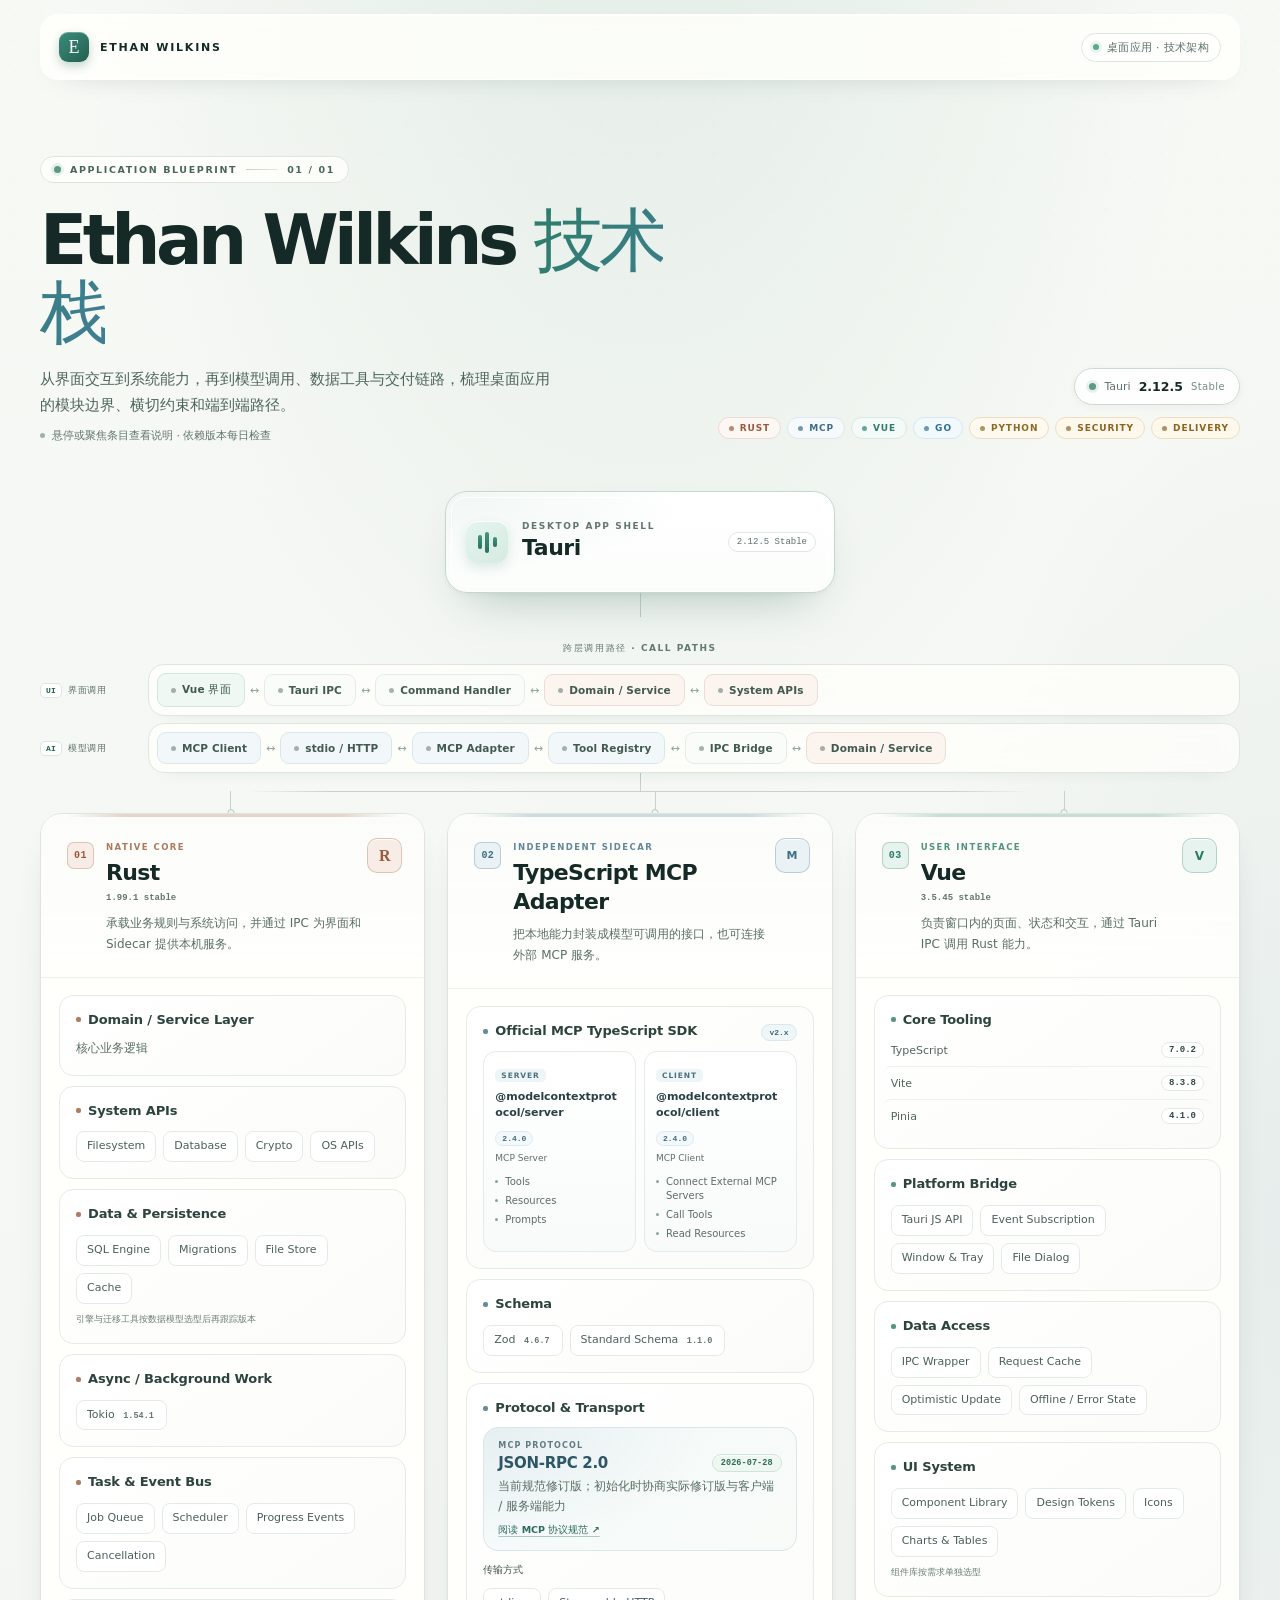
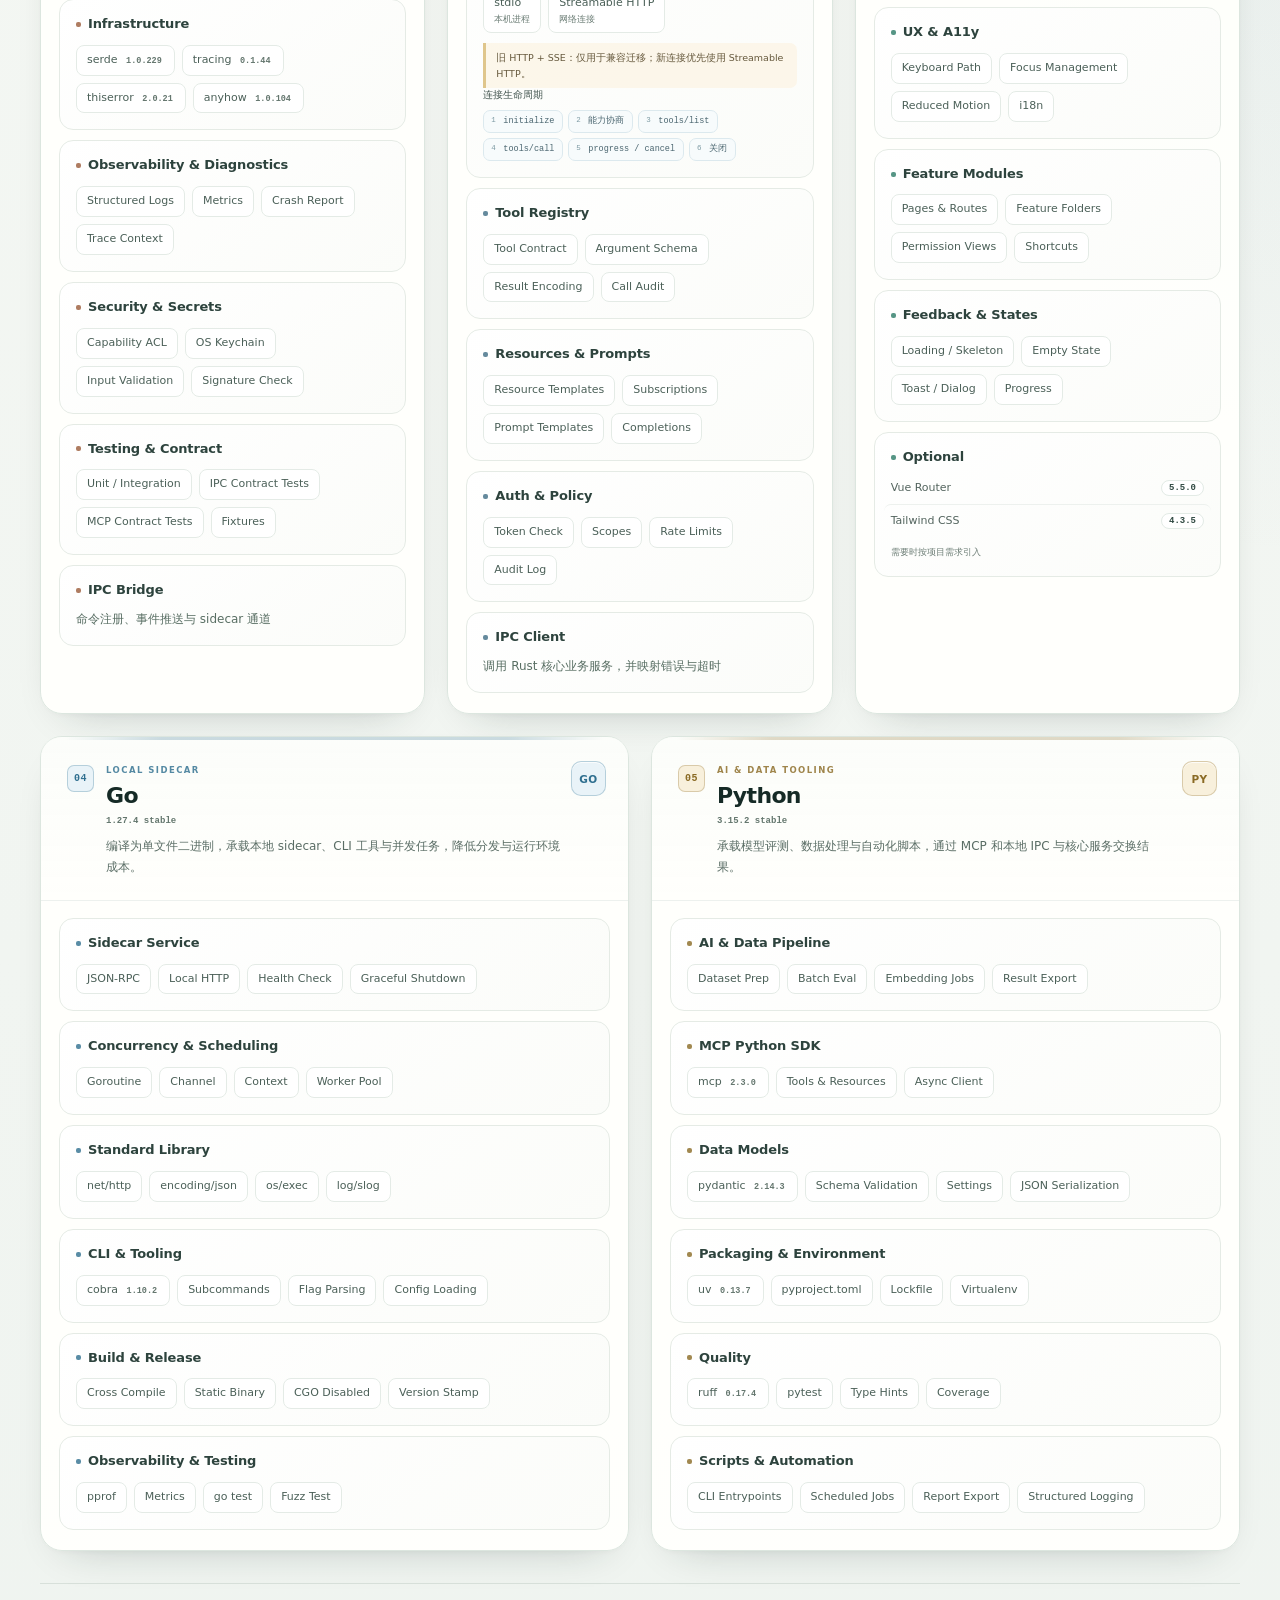
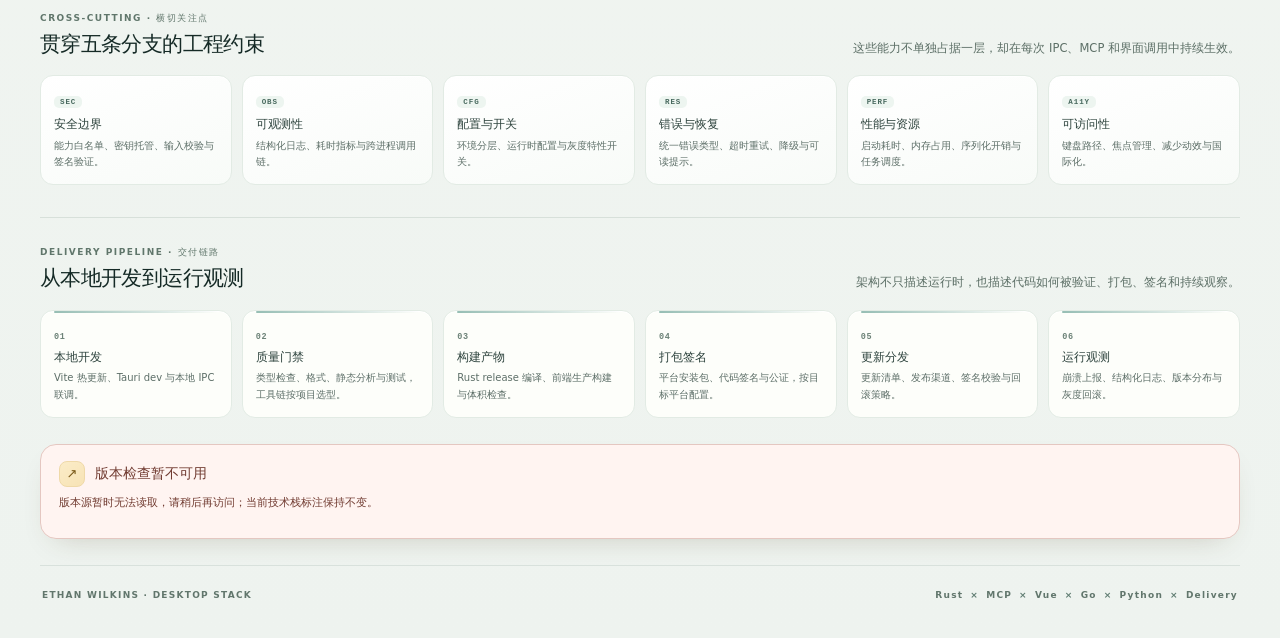
==== commit a8c1fe52: "Add Go and Python branches with version tracking" ====
--- a/index.html
+++ b/index.html
@@ -4,7 +4,7 @@
     <meta charset="utf-8">
     <meta name="viewport" content="width=device-width, initial-scale=1">
     <meta name="theme-color" content="#f5f7f2">
-    <meta name="description" content="Ethan Wilkins 技术栈：Tauri 桌面应用架构，覆盖 Rust 核心、TypeScript MCP Adapter、Vue 界面、横切工程能力与交付链路。">
+    <meta name="description" content="Ethan Wilkins 技术栈：Tauri 桌面应用架构，覆盖 Rust 核心、TypeScript MCP Adapter、Vue 界面、Go / Python 侧车工具、横切工程能力与交付链路。">
     <title>Ethan Wilkins 技术栈 · 架构图谱</title>
     <link rel="stylesheet" href="styles.css">
     <script src="tooltips.js" defer></script>
@@ -26,7 +26,7 @@
           <div class="intro-row">
             <div class="intro-main">
               <h1 id="page-title">Ethan Wilkins <span>技术栈</span></h1>
-              <p class="intro-copy">从界面交互到系统能力，再到模型调用与交付链路，梳理桌面应用的模块边界、横切约束和端到端路径。</p>
+              <p class="intro-copy">从界面交互到系统能力，再到模型调用、数据工具与交付链路，梳理桌面应用的模块边界、横切约束和端到端路径。</p>
               <p class="version-note">悬停或聚焦条目查看说明 · 依赖版本每日检查</p>
             </div>
             <div class="intro-aside">
@@ -35,6 +35,8 @@
                 <span class="stack-chip chip-rust">Rust</span>
                 <span class="stack-chip chip-mcp">MCP</span>
                 <span class="stack-chip chip-vue">Vue</span>
+                <span class="stack-chip chip-go">Go</span>
+                <span class="stack-chip chip-python">Python</span>
                 <span class="stack-chip chip-ops">Security</span>
                 <span class="stack-chip chip-ops">Delivery</span>
               </div>
@@ -304,8 +306,8 @@
                 <section class="module">
                   <h3 class="tech-tip" tabindex="0" aria-label="Core Tooling，前端核心语言、构建工具和状态管理。" data-tip="核心工具：提供前端类型系统、开发/构建流程和应用状态管理。">Core Tooling</h3>
                   <ul class="stack-list">
-                    <li class="tech-tip versioned" tabindex="0" aria-label="TypeScript 6.0.3，JavaScript 的静态类型扩展。" data-tip="JavaScript 的静态类型扩展，在构建阶段检查类型并提供编辑器支持。" data-package="typescript" data-version="6.0.3" data-package-name="TypeScript" data-package-url="https://www.npmjs.com/package/typescript"><span>TypeScript</span><strong class="version-value">6.0.3</strong></li>
-                    <li class="tech-tip versioned" tabindex="0" aria-label="Vite 8.3.6，前端开发服务器和构建工具。" data-tip="前端开发服务器与打包工具，提供本地热更新和生产构建。" data-package="vite" data-version="8.3.6" data-package-name="Vite" data-package-url="https://www.npmjs.com/package/vite"><span>Vite</span><strong class="version-value">8.3.6</strong></li>
+                    <li class="tech-tip versioned" tabindex="0" aria-label="TypeScript 7.0.2，JavaScript 的静态类型扩展。" data-tip="JavaScript 的静态类型扩展，在构建阶段检查类型并提供编辑器支持。" data-package="typescript" data-version="7.0.2" data-package-name="TypeScript" data-package-url="https://www.npmjs.com/package/typescript"><span>TypeScript</span><strong class="version-value">7.0.2</strong></li>
+                    <li class="tech-tip versioned" tabindex="0" aria-label="Vite 8.3.8，前端开发服务器和构建工具。" data-tip="前端开发服务器与打包工具，提供本地热更新和生产构建。" data-package="vite" data-version="8.3.8" data-package-name="Vite" data-package-url="https://www.npmjs.com/package/vite"><span>Vite</span><strong class="version-value">8.3.8</strong></li>
                     <li class="tech-tip versioned" tabindex="0" aria-label="Pinia 4.1.0，Vue 状态管理库。" data-tip="Vue 应用的状态管理库，用于定义和共享应用状态。" data-package="pinia" data-version="4.1.0" data-package-name="Pinia" data-package-url="https://www.npmjs.com/package/pinia"><span>Pinia</span><strong class="version-value">4.1.0</strong></li>
                   </ul>
                 </section>
@@ -367,10 +369,147 @@
                 <section class="module">
                   <h3 class="tech-tip" tabindex="0" aria-label="Optional，按项目需求引入。" data-tip="可选依赖：仅在项目需要路由或实用类 CSS 时加入。">Optional</h3>
                   <ul class="stack-list">
-                    <li class="tech-tip versioned" tabindex="0" aria-label="Vue Router 5.4.0，Vue 应用路由，需要时使用。" data-tip="Vue 官方路由库，用于页面路由与导航；原清单标记为按需使用。" data-package="vue-router" data-version="5.4.0" data-package-name="Vue Router" data-package-url="https://www.npmjs.com/package/vue-router"><span>Vue Router</span><strong class="version-value">5.4.0</strong></li>
+                    <li class="tech-tip versioned" tabindex="0" aria-label="Vue Router 5.5.0，Vue 应用路由，需要时使用。" data-tip="Vue 官方路由库，用于页面路由与导航；原清单标记为按需使用。" data-package="vue-router" data-version="5.5.0" data-package-name="Vue Router" data-package-url="https://www.npmjs.com/package/vue-router"><span>Vue Router</span><strong class="version-value">5.5.0</strong></li>
                     <li class="tech-tip versioned" tabindex="0" aria-label="Tailwind CSS 4.3.5，实用类 CSS 框架，需要时使用。" data-tip="实用类优先的 CSS 框架；原清单标记为按需使用。" data-package="tailwindcss" data-version="4.3.5" data-package-name="Tailwind CSS" data-package-url="https://www.npmjs.com/package/tailwindcss"><span>Tailwind CSS</span><strong class="version-value">4.3.5</strong></li>
                   </ul>
                   <p class="optional-note">需要时按项目需求引入</p>
+                </section>
+              </div>
+            </section>
+
+            <section class="branch branch-go" aria-labelledby="go-title">
+              <div class="branch-heading">
+                <span class="branch-index">04</span>
+                <div>
+                  <p class="branch-kicker">LOCAL SIDECAR</p>
+                  <h2 id="go-title" class="tech-tip" tabindex="0" aria-label="Go 1.27.4 stable，本地 sidecar 与命令行工具语言。" data-tip="本地 sidecar 语言：以单文件二进制承载高并发工具服务、CLI 与系统集成任务。">Go <span class="version-inline versioned" data-package="go" data-version="1.27.4" data-package-name="Go" data-package-url="https://go.dev/dl/">1.27.4 stable</span></h2>
+                  <p class="branch-description">编译为单文件二进制，承载本地 sidecar、CLI 工具与并发任务，降低分发与运行环境成本。</p>
+                </div>
+                <span class="branch-glyph glyph-go" aria-hidden="true">GO</span>
+              </div>
+
+              <div class="module-list">
+                <section class="module">
+                  <h3 class="tech-tip" tabindex="0" aria-label="Sidecar Service，由 Tauri 启动的本地工具服务。" data-tip="本地 sidecar 服务：由 Tauri 作为子进程启动，通过 stdio 或本机端口提供工具接口。">Sidecar Service</h3>
+                  <ul class="tag-list">
+                    <li class="tech-tip" tabindex="0" aria-label="JSON-RPC，本地请求与响应协议。" data-tip="以 JSON-RPC 表达请求、响应与通知，与 MCP 和 Rust 核心共用同一套消息语义。">JSON-RPC</li>
+                    <li class="tech-tip" tabindex="0" aria-label="Local HTTP，仅监听本机的 HTTP 接口。" data-tip="只监听回环地址，避免把本地工具能力暴露到局域网。">Local HTTP</li>
+                    <li class="tech-tip" tabindex="0" aria-label="Health Check，进程健康检查。" data-tip="提供就绪与存活检查，让宿主在启动和重启时判断 sidecar 是否可用。">Health Check</li>
+                    <li class="tech-tip" tabindex="0" aria-label="Graceful Shutdown，优雅关闭。" data-tip="收到退出信号后停止接收新请求，等待在途任务完成并释放端口与临时文件。">Graceful Shutdown</li>
+                  </ul>
+                </section>
+                <section class="module">
+                  <h3 class="tech-tip" tabindex="0" aria-label="Concurrency & Scheduling，并发模型与任务调度。" data-tip="并发模型：用 goroutine、channel 与 context 组织并发 I/O、任务取消和超时。">Concurrency &amp; Scheduling</h3>
+                  <ul class="tag-list">
+                    <li class="tech-tip" tabindex="0" aria-label="Goroutine，轻量并发执行单元。" data-tip="以轻量 goroutine 承载并发请求和后台任务，避免为每个任务创建系统线程。">Goroutine</li>
+                    <li class="tech-tip" tabindex="0" aria-label="Channel，并发任务间的通信。" data-tip="通过 channel 传递任务与结果，减少共享内存带来的竞态。">Channel</li>
+                    <li class="tech-tip" tabindex="0" aria-label="Context，取消、超时与请求作用域。" data-tip="用 context 传递取消信号和截止时间，确保退出时没有孤儿任务。">Context</li>
+                    <li class="tech-tip" tabindex="0" aria-label="Worker Pool，有界并发工作池。" data-tip="限制同时运行的任务数量，防止本机 CPU、内存或句柄被瞬时打满。">Worker Pool</li>
+                  </ul>
+                </section>
+                <section class="module">
+                  <h3 class="tech-tip" tabindex="0" aria-label="Standard Library，标准库中的网络、编码与进程能力。" data-tip="标准库优先：网络服务、JSON 编解码、子进程和结构化日志都使用经过长期验证的标准库。">Standard Library</h3>
+                  <ul class="tag-list">
+                    <li class="tech-tip" tabindex="0" aria-label="net/http，HTTP 服务与客户端。" data-tip="用标准库提供本地 HTTP 接口和上游请求，并统一配置超时与连接复用。">net/http</li>
+                    <li class="tech-tip" tabindex="0" aria-label="encoding/json，JSON 编解码。" data-tip="在进程边界编解码 JSON，并明确未知字段和数值精度的处理方式。">encoding/json</li>
+                    <li class="tech-tip" tabindex="0" aria-label="os/exec，启动与管理子进程。" data-tip="管理外部命令和 Python 脚本进程，限制参数注入并回收退出状态。">os/exec</li>
+                    <li class="tech-tip" tabindex="0" aria-label="log/slog，结构化日志。" data-tip="输出带字段的结构化日志，便于与 Rust 侧 trace 上下文对齐。">log/slog</li>
+                  </ul>
+                </section>
+                <section class="module">
+                  <h3 class="tech-tip" tabindex="0" aria-label="CLI & Tooling，命令行工具与配置加载。" data-tip="命令行工具：用子命令、参数解析和配置加载，把运维与调试入口收敛为一套 CLI。">CLI &amp; Tooling</h3>
+                  <ul class="tag-list">
+                    <li class="tech-tip versioned" tabindex="0" aria-label="Cobra 1.10.2，Go 命令行应用框架。" data-tip="Go 命令行框架，用于组织子命令、参数解析和帮助输出。" data-package="cobra" data-version="1.10.2" data-package-name="Cobra" data-package-url="https://github.com/spf13/cobra">cobra <span class="version-value">1.10.2</span></li>
+                    <li class="tech-tip" tabindex="0" aria-label="Subcommands，子命令组织。" data-tip="按操作域拆分子命令，让本地调试和自动化脚本复用同一入口。">Subcommands</li>
+                    <li class="tech-tip" tabindex="0" aria-label="Flag Parsing，参数与环境变量解析。" data-tip="同时支持命令行参数和环境变量，并在启动时校验必填配置。">Flag Parsing</li>
+                    <li class="tech-tip" tabindex="0" aria-label="Config Loading，配置文件加载。" data-tip="集中加载并校验 sidecar 配置，避免默认值散落在各模块。">Config Loading</li>
+                  </ul>
+                </section>
+                <section class="module">
+                  <h3 class="tech-tip" tabindex="0" aria-label="Build & Release，交叉编译与二进制分发。" data-tip="构建与分发：交叉编译各平台单文件二进制，关闭 CGO 并注入版本信息。">Build &amp; Release</h3>
+                  <ul class="tag-list">
+                    <li class="tech-tip" tabindex="0" aria-label="Cross Compile，跨平台编译。" data-tip="在同一构建机上产出 Windows、macOS 和 Linux 的 sidecar 二进制。">Cross Compile</li>
+                    <li class="tech-tip" tabindex="0" aria-label="Static Binary，静态链接单文件。" data-tip="生成不依赖系统运行时的单文件产物，简化安装与升级路径。">Static Binary</li>
+                    <li class="tech-tip" tabindex="0" aria-label="CGO Disabled，关闭 CGO。" data-tip="关闭 CGO 以保证可复现构建，并避免目标机器缺少 C 运行库。">CGO Disabled</li>
+                    <li class="tech-tip" tabindex="0" aria-label="Version Stamp，构建版本注入。" data-tip="在构建时注入版本、提交号与构建时间，便于运行观测和问题回溯。">Version Stamp</li>
+                  </ul>
+                </section>
+                <section class="module">
+                  <h3 class="tech-tip" tabindex="0" aria-label="Observability & Testing，运行时观测与测试。" data-tip="观测与测试：用 pprof、指标和 go test 固定 sidecar 的性能与行为边界。">Observability &amp; Testing</h3>
+                  <ul class="tag-list">
+                    <li class="tech-tip" tabindex="0" aria-label="pprof，CPU 与内存剖析。" data-tip="在本地诊断 CPU、内存和 goroutine 泄漏，剖析接口默认不对局域网开放。">pprof</li>
+                    <li class="tech-tip" tabindex="0" aria-label="Metrics，请求量与延迟指标。" data-tip="采集请求数、错误率和处理延迟，并随宿主上报到统一观测链路。">Metrics</li>
+                    <li class="tech-tip" tabindex="0" aria-label="go test，单元与集成测试。" data-tip="以表驱动测试覆盖协议解析、并发边界和错误路径。">go test</li>
+                    <li class="tech-tip" tabindex="0" aria-label="Fuzz Test，模糊测试。" data-tip="对参数解析和消息解码做模糊测试，提前发现越界与崩溃输入。">Fuzz Test</li>
+                  </ul>
+                </section>
+              </div>
+            </section>
+
+            <section class="branch branch-python" aria-labelledby="python-title">
+              <div class="branch-heading">
+                <span class="branch-index">05</span>
+                <div>
+                  <p class="branch-kicker">AI &amp; DATA TOOLING</p>
+                  <h2 id="python-title" class="tech-tip" tabindex="0" aria-label="Python 3.15.2 stable，模型评测与数据处理语言。" data-tip="数据与模型工具语言：承载评测脚本、数据处理和自动化任务，通过 MCP 与本地 IPC 交换结果。">Python <span class="version-inline versioned" data-package="python" data-version="3.15.2" data-package-name="Python" data-package-url="https://www.python.org/downloads/">3.15.2 stable</span></h2>
+                  <p class="branch-description">承载模型评测、数据处理与自动化脚本，通过 MCP 和本地 IPC 与核心服务交换结果。</p>
+                </div>
+                <span class="branch-glyph glyph-python" aria-hidden="true">PY</span>
+              </div>
+
+              <div class="module-list">
+                <section class="module">
+                  <h3 class="tech-tip" tabindex="0" aria-label="AI & Data Pipeline，评测与数据处理流程。" data-tip="模型与数据流水线：负责数据准备、批量评测、向量任务和结果导出。">AI &amp; Data Pipeline</h3>
+                  <ul class="tag-list">
+                    <li class="tech-tip" tabindex="0" aria-label="Dataset Prep，评测数据准备。" data-tip="清洗、切分并标注评测数据，保留可复现的数据版本。">Dataset Prep</li>
+                    <li class="tech-tip" tabindex="0" aria-label="Batch Eval，批量模型评测。" data-tip="按固定指标批量评测模型输出，并把提示、参数和结果一起归档。">Batch Eval</li>
+                    <li class="tech-tip" tabindex="0" aria-label="Embedding Jobs，向量化任务。" data-tip="批量生成向量并写入本地索引，控制分片、重试和失败补偿。">Embedding Jobs</li>
+                    <li class="tech-tip" tabindex="0" aria-label="Result Export，结果导出。" data-tip="把评测结果导出为 JSON、CSV 或报告，交给界面和对照流程使用。">Result Export</li>
+                  </ul>
+                </section>
+                <section class="module">
+                  <h3 class="tech-tip" tabindex="0" aria-label="MCP Python SDK，用 Python 实现 MCP 服务端与客户端。" data-tip="官方 MCP Python SDK：用 Python 暴露工具与资源，或连接外部 MCP 服务。">MCP Python SDK</h3>
+                  <ul class="tag-list">
+                    <li class="tech-tip versioned" tabindex="0" aria-label="MCP Python SDK 2.3.0，Python MCP 服务端与客户端。" data-tip="官方 Python MCP SDK 当前稳定版本 2.3.0，支持工具、资源与提示。" data-package="mcp-python" data-version="2.3.0" data-package-name="MCP Python SDK" data-package-url="https://pypi.org/project/mcp/">mcp <span class="version-value">2.3.0</span></li>
+                    <li class="tech-tip" tabindex="0" aria-label="Tools & Resources，MCP 工具与资源。" data-tip="把评测与数据能力注册为工具和资源，让模型通过统一协议调用。">Tools &amp; Resources</li>
+                    <li class="tech-tip" tabindex="0" aria-label="Async Client，异步 MCP 客户端。" data-tip="以异步方式连接多个 MCP 服务，并统一超时、重试与取消。">Async Client</li>
+                  </ul>
+                </section>
+                <section class="module">
+                  <h3 class="tech-tip" tabindex="0" aria-label="Data Models，运行时校验与数据模型。" data-tip="数据模型：用 Pydantic 定义输入输出结构，在脚本与服务边界统一校验。">Data Models</h3>
+                  <ul class="tag-list">
+                    <li class="tech-tip versioned" tabindex="0" aria-label="Pydantic 2.14.3，Python 数据校验与序列化。" data-tip="基于类型注解的数据校验与序列化库，用于定义评测样本和接口结构。" data-package="pydantic" data-version="2.14.3" data-package-name="Pydantic" data-package-url="https://pypi.org/project/pydantic/">pydantic <span class="version-value">2.14.3</span></li>
+                    <li class="tech-tip" tabindex="0" aria-label="Schema Validation，数据结构校验。" data-tip="在读取样本和写回结果时校验字段、类型与必填项。">Schema Validation</li>
+                    <li class="tech-tip" tabindex="0" aria-label="Settings，环境与配置模型。" data-tip="把环境变量和配置文件收敛到带类型的设置对象，启动时完成校验。">Settings</li>
+                    <li class="tech-tip" tabindex="0" aria-label="JSON Serialization，JSON 序列化。" data-tip="统一日期、枚举和数值的序列化方式，避免跨语言边界出现格式差异。">JSON Serialization</li>
+                  </ul>
+                </section>
+                <section class="module">
+                  <h3 class="tech-tip" tabindex="0" aria-label="Packaging & Environment，依赖与运行环境管理。" data-tip="环境管理：用 pyproject、锁文件和 uv 固定依赖，保证脚本可复现。">Packaging &amp; Environment</h3>
+                  <ul class="tag-list">
+                    <li class="tech-tip versioned" tabindex="0" aria-label="uv 0.13.7，Python 包与环境管理工具。" data-tip="快速的 Python 包解析与环境管理工具，用于创建虚拟环境和安装锁定依赖。" data-package="uv" data-version="0.13.7" data-package-name="uv" data-package-url="https://pypi.org/project/uv/">uv <span class="version-value">0.13.7</span></li>
+                    <li class="tech-tip" tabindex="0" aria-label="pyproject.toml，项目元数据与依赖声明。" data-tip="在 pyproject.toml 中声明依赖、脚本入口和工具配置，避免多份配置漂移。">pyproject.toml</li>
+                    <li class="tech-tip" tabindex="0" aria-label="Lockfile，依赖锁定。" data-tip="锁定完整依赖图，保证本地、CI 和用户机器解析出一致环境。">Lockfile</li>
+                    <li class="tech-tip" tabindex="0" aria-label="Virtualenv，隔离的虚拟环境。" data-tip="为每个工具创建隔离环境，避免污染系统 Python 和宿主依赖。">Virtualenv</li>
+                  </ul>
+                </section>
+                <section class="module">
+                  <h3 class="tech-tip" tabindex="0" aria-label="Quality，Python 代码质量与测试。" data-tip="质量工具：用 Ruff 做格式化与静态检查，用 pytest 固定脚本行为。">Quality</h3>
+                  <ul class="tag-list">
+                    <li class="tech-tip versioned" tabindex="0" aria-label="Ruff 0.17.4，Python 格式化与静态检查。" data-tip="用 Rust 实现的 Python 格式化与静态检查工具，统一风格并提前发现常见缺陷。" data-package="ruff" data-version="0.17.4" data-package-name="Ruff" data-package-url="https://pypi.org/project/ruff/">ruff <span class="version-value">0.17.4</span></li>
+                    <li class="tech-tip" tabindex="0" aria-label="pytest，Python 测试框架。" data-tip="以夹具和参数化测试覆盖数据清洗、评测指标和错误路径。">pytest</li>
+                    <li class="tech-tip" tabindex="0" aria-label="Type Hints，类型注解。" data-tip="在公共函数和数据结构上标注类型，让静态检查和编辑器获得足够信息。">Type Hints</li>
+                    <li class="tech-tip" tabindex="0" aria-label="Coverage，测试覆盖率。" data-tip="跟踪关键模块的覆盖情况，优先补齐数据边界和失败分支。">Coverage</li>
+                  </ul>
+                </section>
+                <section class="module">
+                  <h3 class="tech-tip" tabindex="0" aria-label="Scripts & Automation，脚本入口与自动化任务。" data-tip="脚本与自动化：把一次性实验收敛为可复用命令，并接入定时任务和日志。">Scripts &amp; Automation</h3>
+                  <ul class="tag-list">
+                    <li class="tech-tip" tabindex="0" aria-label="CLI Entrypoints，命令行入口。" data-tip="用统一入口暴露数据准备、评测和导出命令，减少散落的一次性脚本。">CLI Entrypoints</li>
+                    <li class="tech-tip" tabindex="0" aria-label="Scheduled Jobs，定时任务。" data-tip="按周期运行清理、评测和索引更新，并与 Rust 侧调度器协调退出。">Scheduled Jobs</li>
+                    <li class="tech-tip" tabindex="0" aria-label="Report Export，报告输出。" data-tip="生成可归档的评测报告与指标摘要，供界面展示和版本对比。">Report Export</li>
+                    <li class="tech-tip" tabindex="0" aria-label="Structured Logging，结构化日志。" data-tip="输出带任务 ID 和阶段的结构化日志，便于与 sidecar 和核心服务串联。">Structured Logging</li>
+                  </ul>
                 </section>
               </div>
             </section>
@@ -380,7 +519,7 @@
             <div class="section-head">
               <div>
                 <p class="section-kicker">CROSS-CUTTING · 横切关注点</p>
-                <h2 id="crosscut-title">贯穿三条分支的工程约束</h2>
+                <h2 id="crosscut-title">贯穿五条分支的工程约束</h2>
               </div>
               <p class="section-intro">这些能力不单独占据一层，却在每次 IPC、MCP 和界面调用中持续生效。</p>
             </div>
@@ -469,7 +608,7 @@
 
       <footer class="site-footer">
         <span>ETHAN WILKINS · DESKTOP STACK</span>
-        <span class="footer-links">Rust <b>×</b> MCP <b>×</b> Vue <b>×</b> Delivery</span>
+        <span class="footer-links">Rust <b>×</b> MCP <b>×</b> Vue <b>×</b> Go <b>×</b> Python <b>×</b> Delivery</span>
       </footer>
     </div>
   </body>
--- a/styles.css
+++ b/styles.css
@@ -234,7 +234,7 @@
 .version-pill strong { color: var(--ink); font-size: 12.5px; font-weight: 720; }
 .version-pill > span:last-child { color: var(--muted-light); font-size: 10px; letter-spacing: .04em; }
 
-.stack-chips { display: inline-flex; gap: 6px; }
+.stack-chips { display: inline-flex; flex-wrap: wrap; gap: 6px; }
 .stack-chip {
   display: inline-flex;
   align-items: center;
@@ -260,6 +260,8 @@
 .chip-rust { color: var(--rust); border-color: #ecdcd2; background: #fcf7f3; }
 .chip-mcp { color: var(--blue); border-color: #dce8ee; background: #f6fafc; }
 .chip-vue { color: var(--green); border-color: #d6e9e1; background: #f4faf7; }
+.chip-go { color: #2f6f8f; border-color: #d7e6ee; background: #f2f9fc; }
+.chip-python { color: #8a6a24; border-color: #eaddc2; background: #fdf9ee; }
 
 /* ---------- Architecture ---------- */
 .architecture { position: relative; padding-top: 4px; }
@@ -427,7 +429,7 @@
 .branch-grid {
   position: relative;
   display: grid;
-  grid-template-columns: 1fr 1.13fr .92fr;
+  grid-template-columns: repeat(6, minmax(0, 1fr));
   align-items: start;
   gap: 18px;
 }
@@ -475,6 +477,21 @@
   --accent-soft: var(--green-soft);
   --accent-border: rgba(44, 122, 103, .28);
 }
+.branch-go {
+  --accent: #2f6f8f;
+  --accent-soft: #e9f3f8;
+  --accent-border: rgba(47, 111, 143, .28);
+}
+.branch-python {
+  --accent: #8a6a24;
+  --accent-soft: #f8f0dc;
+  --accent-border: rgba(138, 106, 36, .28);
+}
+.branch-rust,
+.branch-mcp,
+.branch-vue { grid-column: span 2; }
+.branch-go,
+.branch-python { grid-column: span 3; }
 
 .branch-heading {
   position: relative;
@@ -554,6 +571,8 @@
 }
 .glyph-mcp { font-family: var(--font-sans); font-size: 11px; letter-spacing: .04em; }
 .glyph-vue { font-family: var(--font-sans); font-size: 12px; }
+.glyph-go,
+.glyph-python { font-family: var(--font-sans); font-size: 10.5px; letter-spacing: .04em; }
 
 .module-list {
   display: grid;
@@ -949,12 +968,17 @@
   .page-shell { width: min(730px, calc(100% - 40px)); }
   .site-header { top: 10px; margin-top: 10px; }
   .intro { padding: 52px 0 32px; }
+  .intro-row { align-items: flex-start; flex-direction: column; gap: 22px; }
+  .intro-aside { width: 100%; align-items: flex-start; flex-direction: row; flex-wrap: wrap; padding-bottom: 0; }
+  .stack-chips { max-width: 100%; }
   .branch-connector { display: none; }
   .trunk-lower { height: 20px; }
   .branch-grid { grid-template-columns: 1fr 1fr; gap: 16px; }
   .branch-mcp { grid-column: 1 / -1; grid-row: 1; }
   .branch-rust { grid-column: 1; grid-row: 2; }
   .branch-vue { grid-column: 2; grid-row: 2; }
+  .branch-go,
+  .branch-python { grid-column: 1 / -1; }
   .branch-heading { min-height: 132px; }
   .sdk-grid { grid-template-columns: 1fr 1fr; }
   .sdk-card h4 { min-height: 30px; }
@@ -963,11 +987,14 @@
 
 @media (max-width: 700px) {
   .intro-row { align-items: flex-start; flex-direction: column; gap: 22px; }
-  .intro-aside { align-items: flex-start; flex-direction: row; flex-wrap: wrap; padding-bottom: 0; }
+  .intro-aside { width: 100%; align-items: flex-start; flex-direction: row; flex-wrap: wrap; padding-bottom: 0; }
+  .stack-chips { max-width: 100%; }
   .branch-grid { grid-template-columns: 1fr; }
   .branch-mcp,
   .branch-rust,
-  .branch-vue { grid-column: 1; grid-row: auto; }
+  .branch-vue,
+  .branch-go,
+  .branch-python { grid-column: 1; grid-row: auto; }
   .branch { transform: none; }
   .branch:hover,
   .branch:focus-within { transform: none; }
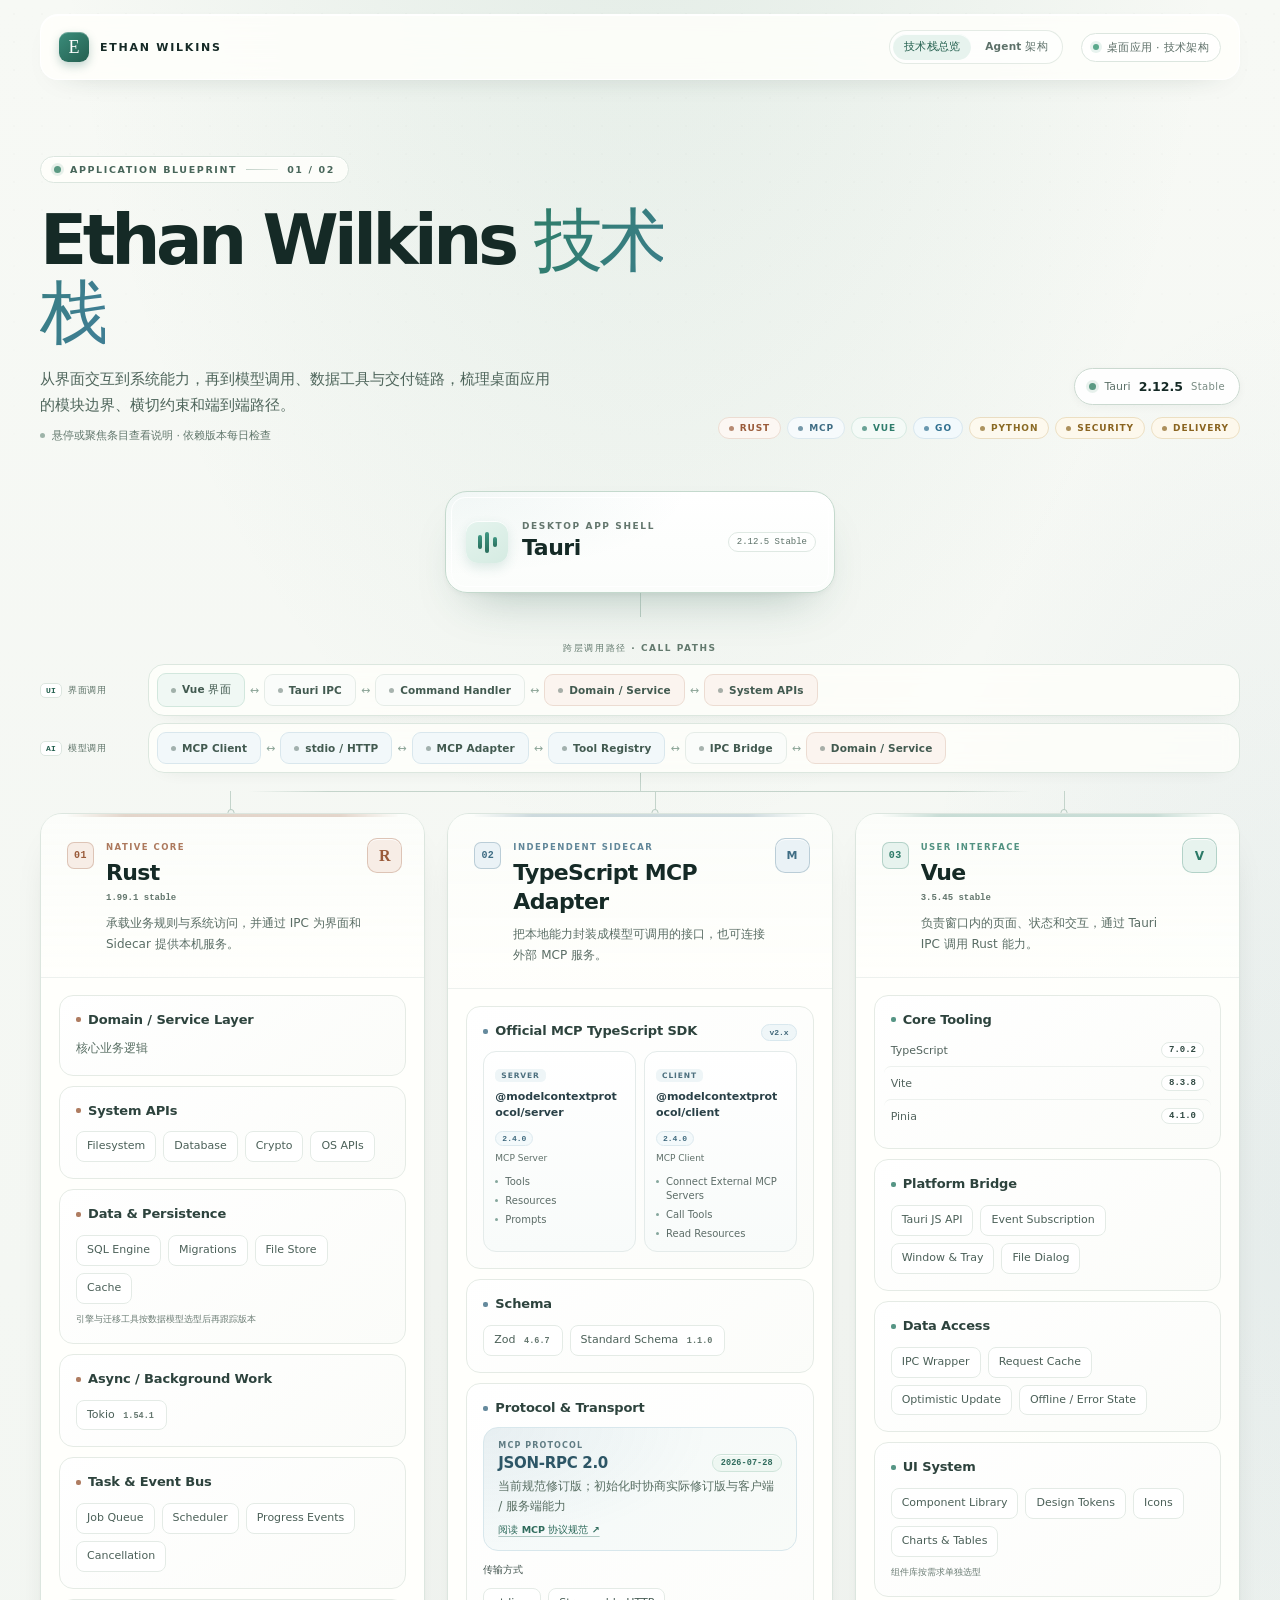
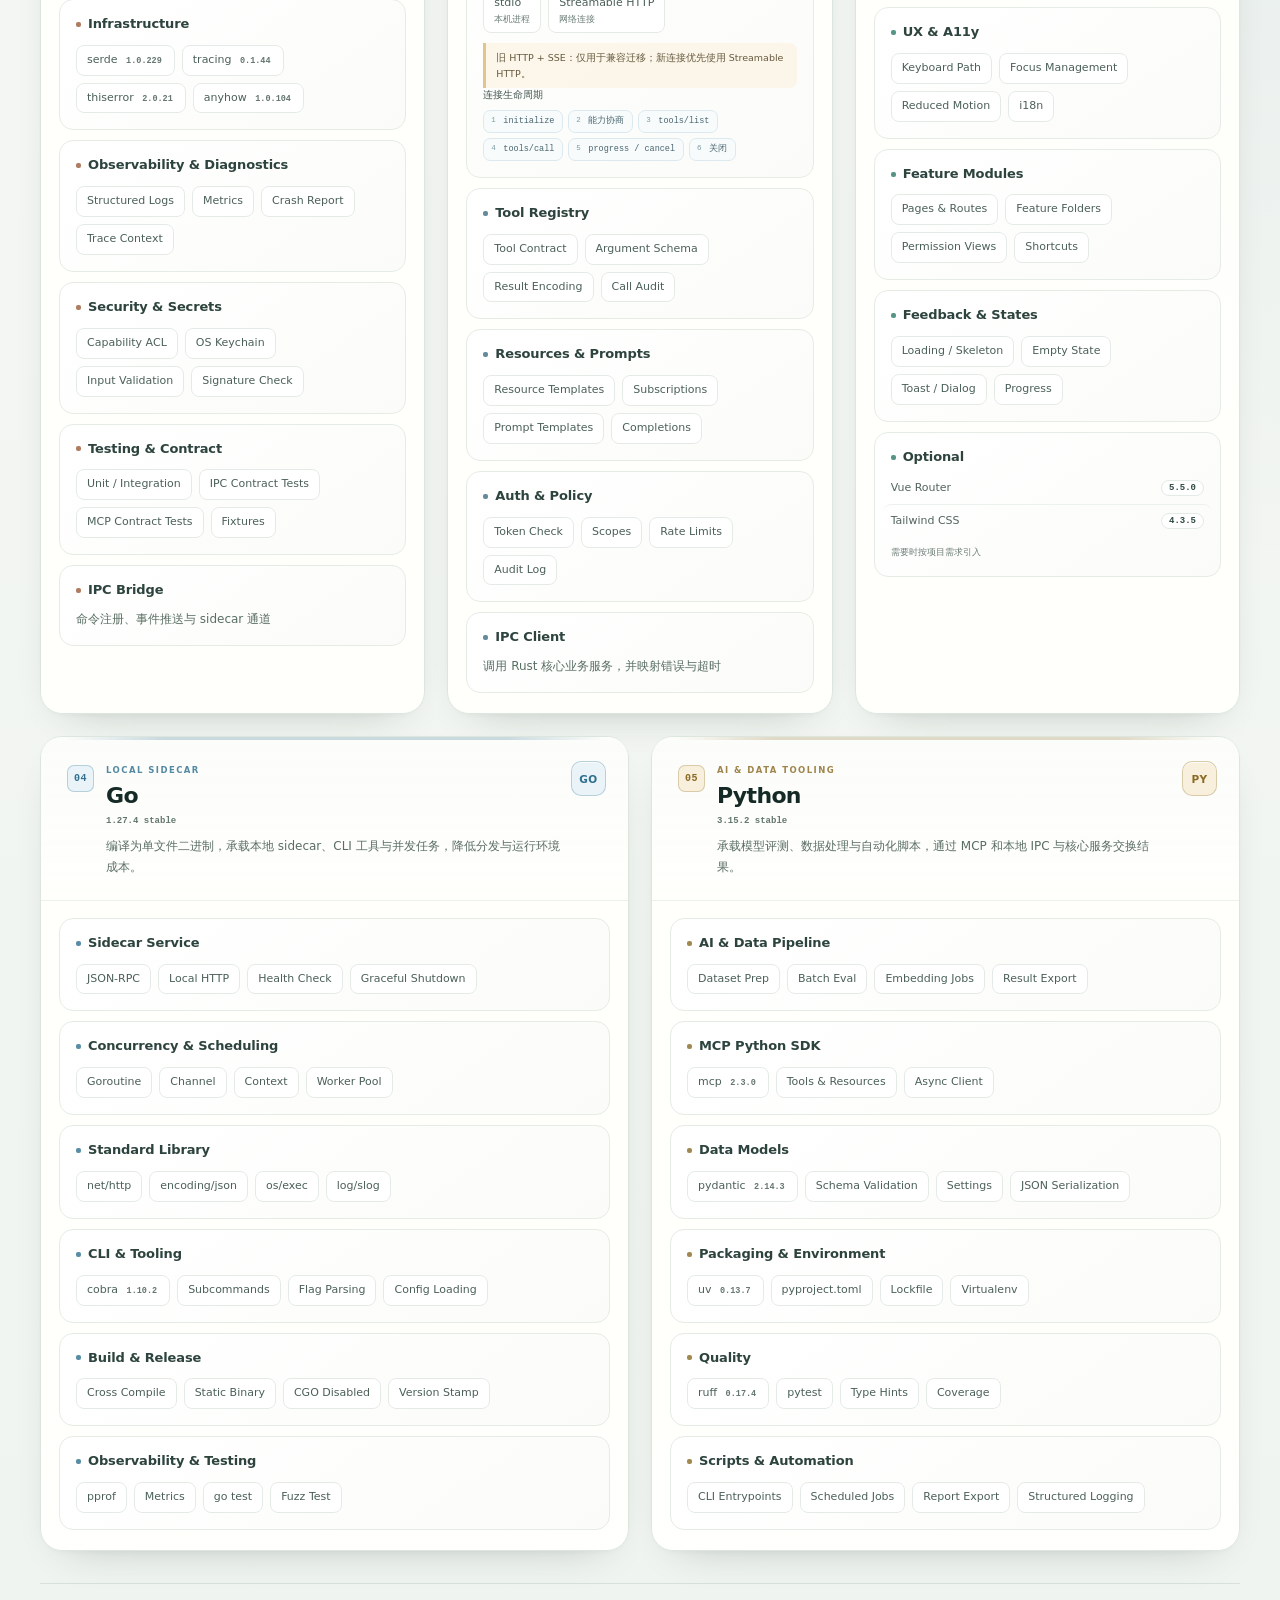
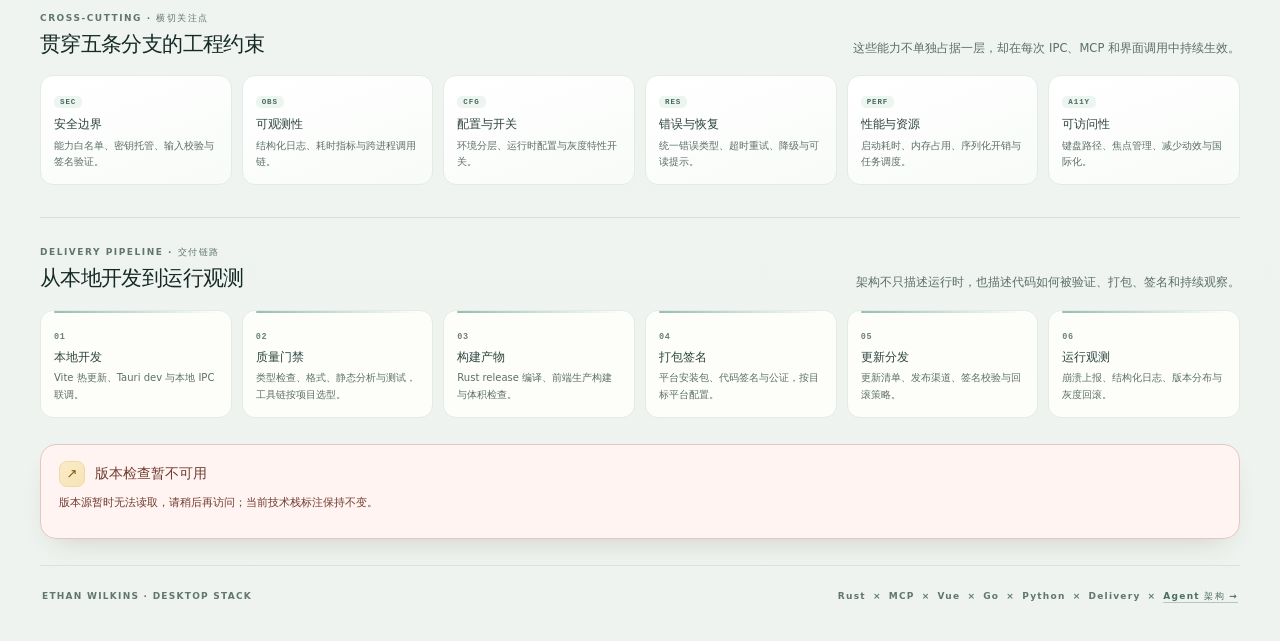
==== commit c7771479: "Add agent architecture page and site navigation" ====
--- a/index.html
+++ b/index.html
@@ -17,12 +17,16 @@
           <span class="brand-mark" aria-hidden="true">E</span>
           <span>ETHAN WILKINS</span>
         </a>
+        <nav class="header-nav" aria-label="页面导航">
+          <a class="header-link is-current" href="index.html" aria-current="page">技术栈总览</a>
+          <a class="header-link" href="agent.html">Agent 架构</a>
+        </nav>
         <span class="header-note"><span class="header-pulse" aria-hidden="true"></span>桌面应用 · 技术架构</span>
       </header>
 
       <main id="top">
         <section class="intro" aria-labelledby="page-title">
-          <p class="eyebrow"><span class="eyebrow-dot"></span> APPLICATION BLUEPRINT <span class="eyebrow-line"></span> 01 / 01</p>
+          <p class="eyebrow"><span class="eyebrow-dot"></span> APPLICATION BLUEPRINT <span class="eyebrow-line"></span> 01 / 02</p>
           <div class="intro-row">
             <div class="intro-main">
               <h1 id="page-title">Ethan Wilkins <span>技术栈</span></h1>
@@ -608,7 +612,7 @@
 
       <footer class="site-footer">
         <span>ETHAN WILKINS · DESKTOP STACK</span>
-        <span class="footer-links">Rust <b>×</b> MCP <b>×</b> Vue <b>×</b> Go <b>×</b> Python <b>×</b> Delivery</span>
+        <span class="footer-links">Rust <b>×</b> MCP <b>×</b> Vue <b>×</b> Go <b>×</b> Python <b>×</b> Delivery <b>×</b> <a href="agent.html">Agent 架构 →</a></span>
       </footer>
     </div>
   </body>
--- a/styles.css
+++ b/styles.css
@@ -110,7 +110,36 @@
   font-weight: 500;
   letter-spacing: 0;
 }
+.header-nav {
+  display: inline-flex;
+  align-items: center;
+  gap: 3px;
+  margin-left: auto;
+  padding: 3px;
+  border: 1px solid rgba(226, 233, 227, .9);
+  border-radius: 999px;
+  background: rgba(255, 255, 255, .55);
+}
+.header-link {
+  padding: 6px 11px;
+  border-radius: 999px;
+  color: #5d7169;
+  font-size: 10.5px;
+  font-weight: 700;
+  letter-spacing: .02em;
+  text-decoration: none;
+  white-space: nowrap;
+  transition: color .16s ease, background-color .16s ease;
+}
+.header-link:hover { color: var(--green-deep); background: rgba(231, 243, 238, .8); }
+.header-link:focus-visible { outline: 2px solid var(--green); outline-offset: 2px; }
+.header-link.is-current {
+  color: var(--green-deep);
+  background: var(--green-soft);
+  box-shadow: 0 1px 0 rgba(255, 255, 255, .85) inset;
+}
 .header-note {
+  margin-left: 2px;
   display: inline-flex;
   align-items: center;
   gap: 8px;
@@ -819,6 +848,14 @@
 }
 .footer-links { display: inline-flex; align-items: center; gap: 2px; }
 .site-footer b { padding: 0 5px; color: #5e7b70; font-weight: 600; }
+.site-footer a {
+  color: #4d6f63;
+  font-weight: 700;
+  text-decoration-color: rgba(77, 111, 99, .35);
+  text-underline-offset: 3px;
+}
+.site-footer a:hover { color: var(--green-deep); }
+.site-footer a:focus-visible { outline: 2px solid var(--green); outline-offset: 3px; border-radius: 4px; }
 
 /* ---------- Tooltips ---------- */
 .tech-tip { position: relative; cursor: help; outline: none; }
@@ -967,6 +1004,7 @@
 @media (max-width: 960px) {
   .page-shell { width: min(730px, calc(100% - 40px)); }
   .site-header { top: 10px; margin-top: 10px; }
+  .header-note { display: none; }
   .intro { padding: 52px 0 32px; }
   .intro-row { align-items: flex-start; flex-direction: column; gap: 22px; }
   .intro-aside { width: 100%; align-items: flex-start; flex-direction: row; flex-wrap: wrap; padding-bottom: 0; }
@@ -1004,6 +1042,9 @@
 @media (max-width: 620px) {
   .page-shell { width: calc(100% - 32px); }
   .site-header { min-height: 56px; padding: 0 12px 0 14px; border-radius: 14px; }
+  .header-nav { padding: 2px; }
+  .header-link { padding: 6px 9px; font-size: 10px; }
+  .header-link:not(.is-current) { display: none; }
   .brand { font-size: 10px; gap: 9px; }
   .brand-mark { width: 27px; height: 27px; font-size: 16px; }
   .header-note { font-size: 9.5px; padding: 5px 9px; }
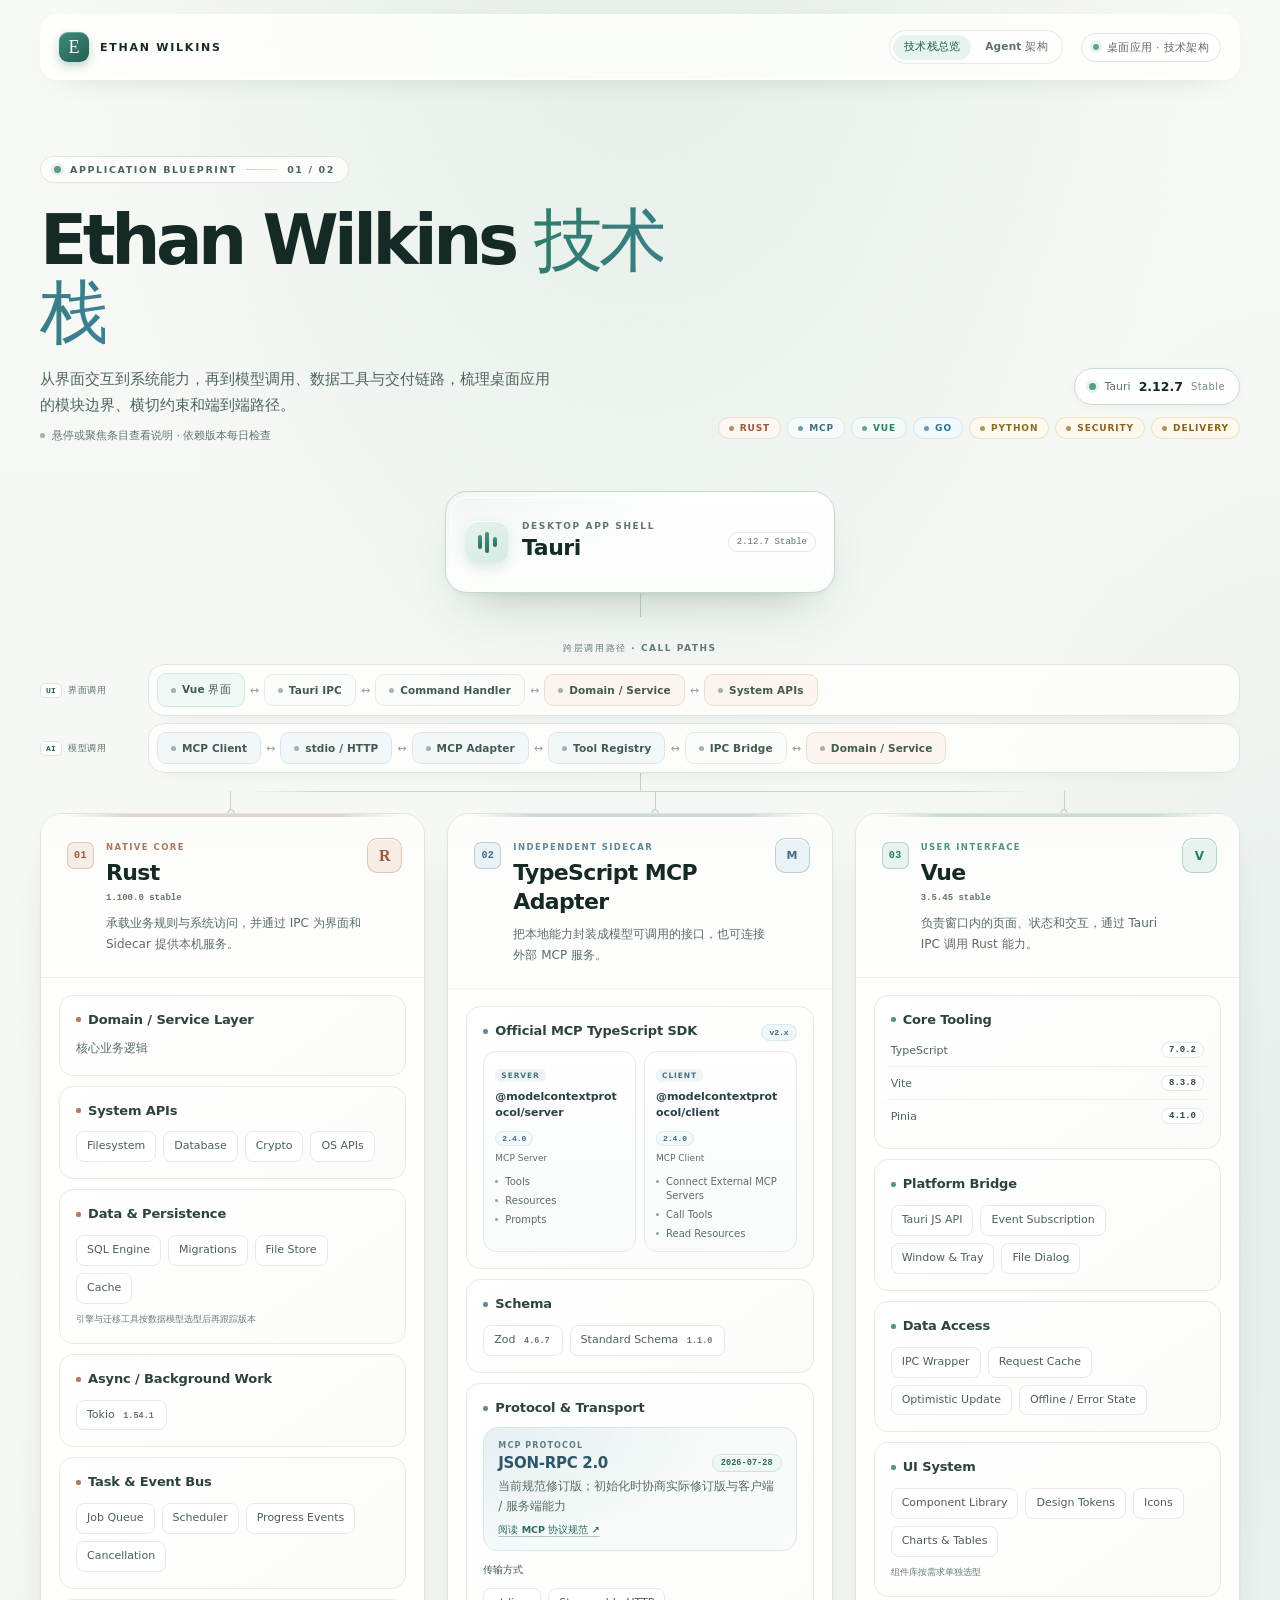
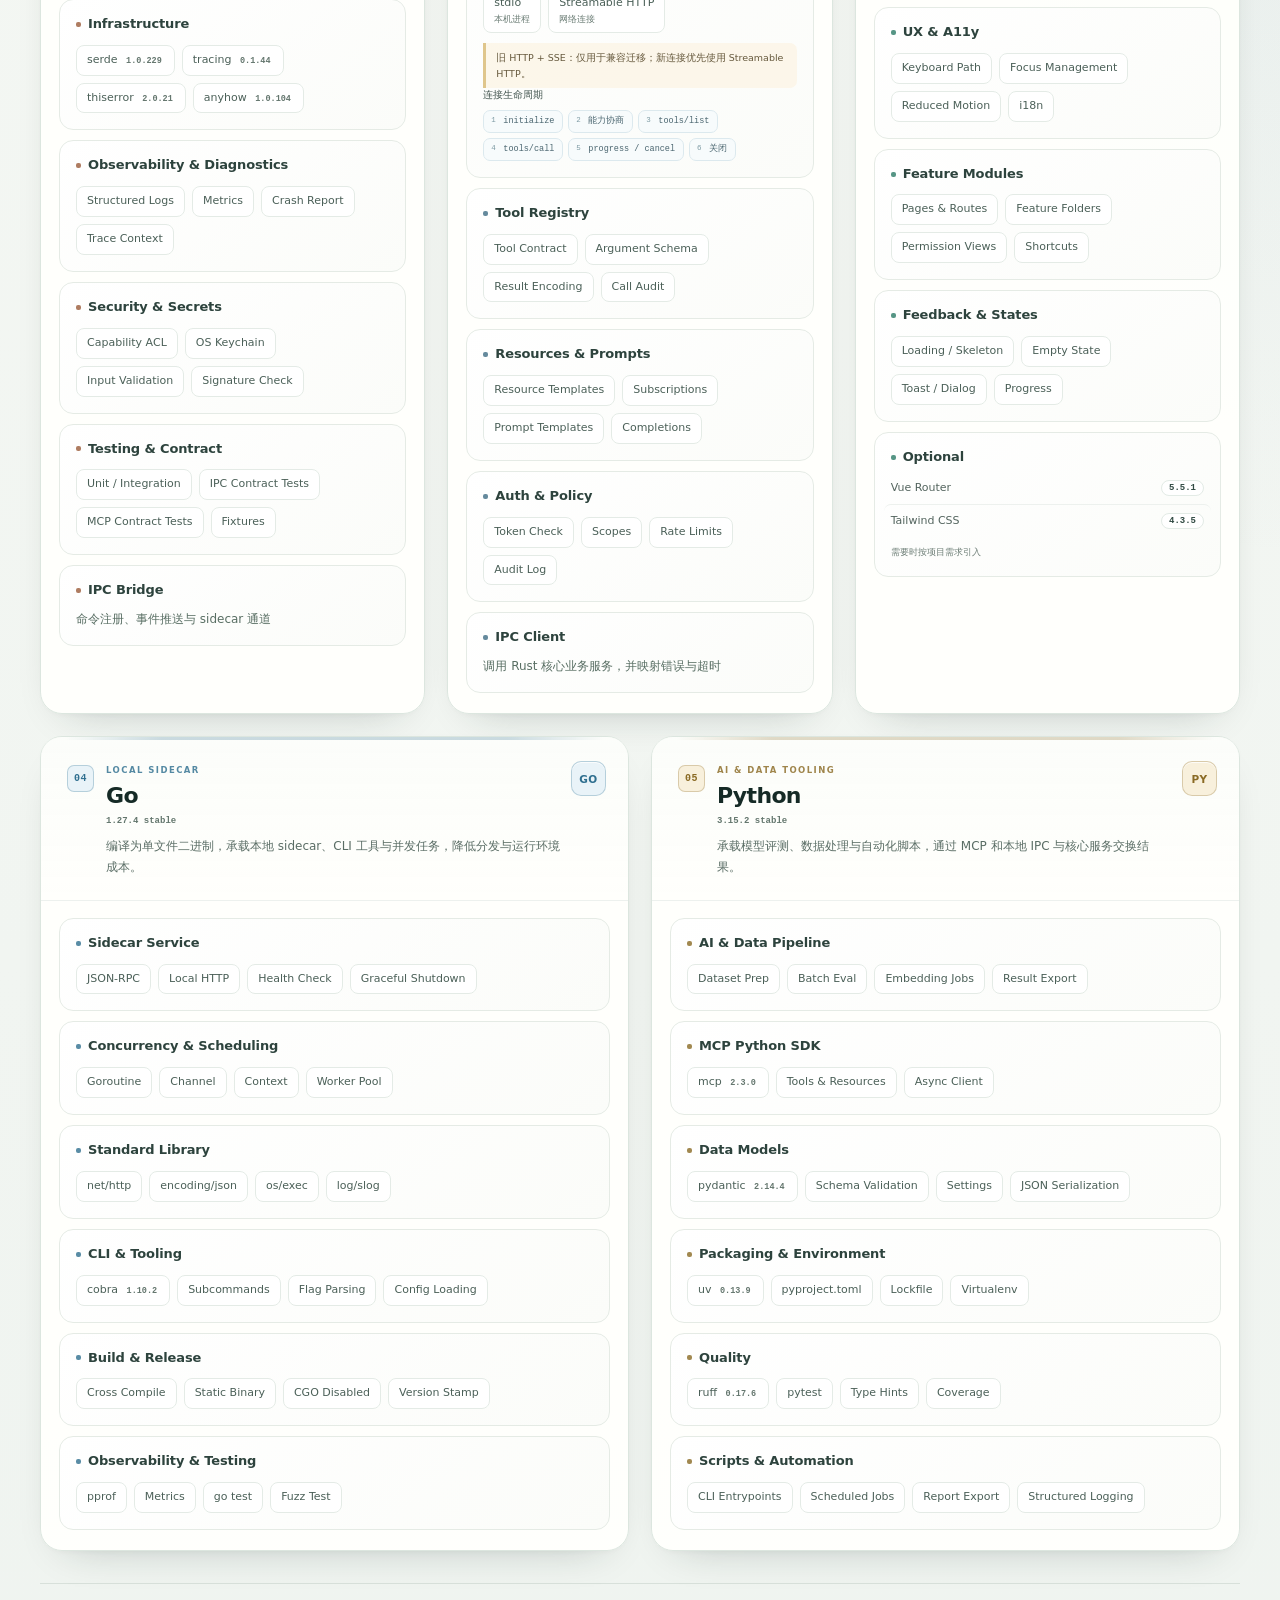
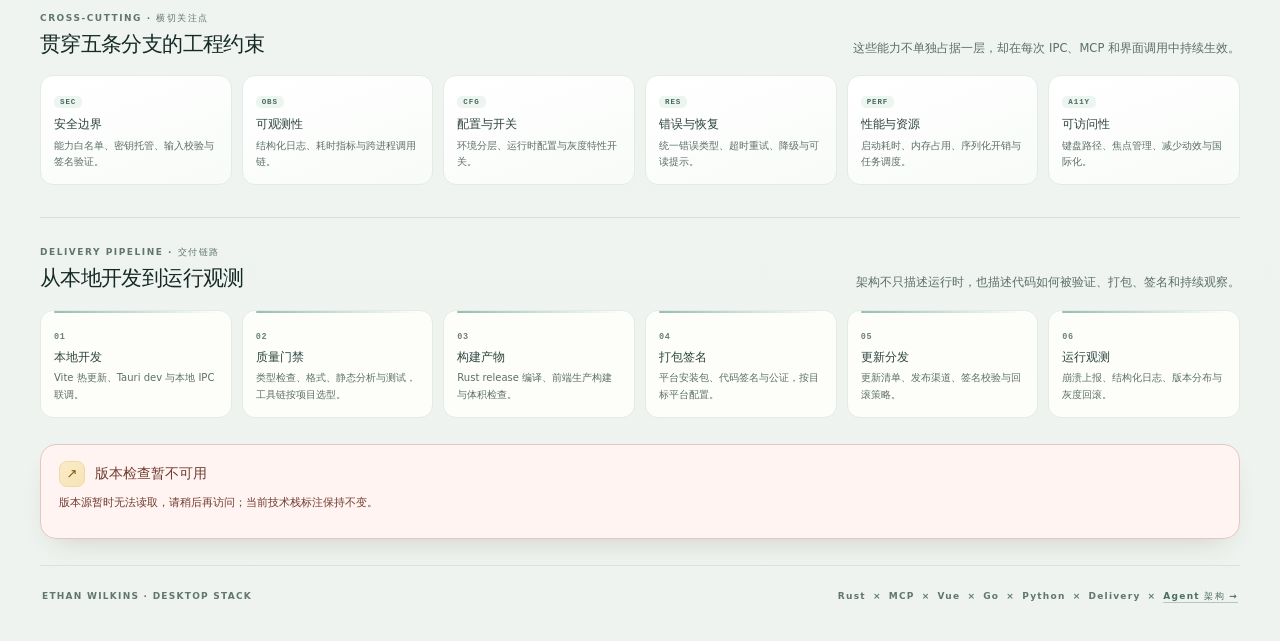
==== commit acd6aa07: "Bump dependency versions and ignore local agent notes" ====
--- a/index.html
+++ b/index.html
@@ -34,7 +34,7 @@
               <p class="version-note">悬停或聚焦条目查看说明 · 依赖版本每日检查</p>
             </div>
             <div class="intro-aside">
-              <div class="version-pill"><span class="status-dot"></span> Tauri <strong class="versioned tech-tip" tabindex="0" aria-label="Tauri 2.12.5 stable，跨平台桌面应用框架。" data-tip="跨平台桌面应用框架；Rust 负责原生核心，Web 前端负责界面。" data-package="tauri" data-version="2.12.5" data-package-name="Tauri" data-package-url="https://crates.io/crates/tauri">2.12.5</strong> <span>Stable</span></div>
+              <div class="version-pill"><span class="status-dot"></span> Tauri <strong class="versioned tech-tip" tabindex="0" aria-label="Tauri 2.12.7 stable，跨平台桌面应用框架。" data-tip="跨平台桌面应用框架；Rust 负责原生核心，Web 前端负责界面。" data-package="tauri" data-version="2.12.7" data-package-name="Tauri" data-package-url="https://crates.io/crates/tauri">2.12.7</strong> <span>Stable</span></div>
               <div class="stack-chips" aria-label="技术栈分支">
                 <span class="stack-chip chip-rust">Rust</span>
                 <span class="stack-chip chip-mcp">MCP</span>
@@ -53,7 +53,7 @@
             <span class="root-symbol" aria-hidden="true"><i></i><i></i><i></i></span>
             <span class="root-label">DESKTOP APP SHELL</span>
             <strong>Tauri</strong>
-            <span class="root-version">2.12.5 Stable</span>
+            <span class="root-version">2.12.7 Stable</span>
           </div>
           <div class="trunk" aria-hidden="true"></div>
 
@@ -99,7 +99,7 @@
                 <span class="branch-index">01</span>
                 <div>
                   <p class="branch-kicker">NATIVE CORE</p>
-                  <h2 id="rust-title" class="tech-tip" tabindex="0" aria-label="Rust 1.99.1 stable，桌面应用原生核心语言。" data-tip="系统核心语言：承载业务逻辑、系统接口和 IPC 服务。">Rust <span class="version-inline versioned" data-package="rust" data-version="1.99.1" data-package-name="Rust" data-package-url="https://blog.rust-lang.org/releases/latest/">1.99.1 stable</span></h2>
+                  <h2 id="rust-title" class="tech-tip" tabindex="0" aria-label="Rust 1.100.0 stable，桌面应用原生核心语言。" data-tip="系统核心语言：承载业务逻辑、系统接口和 IPC 服务。">Rust <span class="version-inline versioned" data-package="rust" data-version="1.100.0" data-package-name="Rust" data-package-url="https://blog.rust-lang.org/releases/latest/">1.100.0 stable</span></h2>
                   <p class="branch-description">承载业务规则与系统访问，并通过 IPC 为界面和 Sidecar 提供本机服务。</p>
                 </div>
                 <span class="branch-glyph" aria-hidden="true">R</span>
@@ -373,7 +373,7 @@
                 <section class="module">
                   <h3 class="tech-tip" tabindex="0" aria-label="Optional，按项目需求引入。" data-tip="可选依赖：仅在项目需要路由或实用类 CSS 时加入。">Optional</h3>
                   <ul class="stack-list">
-                    <li class="tech-tip versioned" tabindex="0" aria-label="Vue Router 5.5.0，Vue 应用路由，需要时使用。" data-tip="Vue 官方路由库，用于页面路由与导航；原清单标记为按需使用。" data-package="vue-router" data-version="5.5.0" data-package-name="Vue Router" data-package-url="https://www.npmjs.com/package/vue-router"><span>Vue Router</span><strong class="version-value">5.5.0</strong></li>
+                    <li class="tech-tip versioned" tabindex="0" aria-label="Vue Router 5.5.1，Vue 应用路由，需要时使用。" data-tip="Vue 官方路由库，用于页面路由与导航；原清单标记为按需使用。" data-package="vue-router" data-version="5.5.1" data-package-name="Vue Router" data-package-url="https://www.npmjs.com/package/vue-router"><span>Vue Router</span><strong class="version-value">5.5.1</strong></li>
                     <li class="tech-tip versioned" tabindex="0" aria-label="Tailwind CSS 4.3.5，实用类 CSS 框架，需要时使用。" data-tip="实用类优先的 CSS 框架；原清单标记为按需使用。" data-package="tailwindcss" data-version="4.3.5" data-package-name="Tailwind CSS" data-package-url="https://www.npmjs.com/package/tailwindcss"><span>Tailwind CSS</span><strong class="version-value">4.3.5</strong></li>
                   </ul>
                   <p class="optional-note">需要时按项目需求引入</p>
@@ -482,7 +482,7 @@
                 <section class="module">
                   <h3 class="tech-tip" tabindex="0" aria-label="Data Models，运行时校验与数据模型。" data-tip="数据模型：用 Pydantic 定义输入输出结构，在脚本与服务边界统一校验。">Data Models</h3>
                   <ul class="tag-list">
-                    <li class="tech-tip versioned" tabindex="0" aria-label="Pydantic 2.14.3，Python 数据校验与序列化。" data-tip="基于类型注解的数据校验与序列化库，用于定义评测样本和接口结构。" data-package="pydantic" data-version="2.14.3" data-package-name="Pydantic" data-package-url="https://pypi.org/project/pydantic/">pydantic <span class="version-value">2.14.3</span></li>
+                    <li class="tech-tip versioned" tabindex="0" aria-label="Pydantic 2.14.4，Python 数据校验与序列化。" data-tip="基于类型注解的数据校验与序列化库，用于定义评测样本和接口结构。" data-package="pydantic" data-version="2.14.4" data-package-name="Pydantic" data-package-url="https://pypi.org/project/pydantic/">pydantic <span class="version-value">2.14.4</span></li>
                     <li class="tech-tip" tabindex="0" aria-label="Schema Validation，数据结构校验。" data-tip="在读取样本和写回结果时校验字段、类型与必填项。">Schema Validation</li>
                     <li class="tech-tip" tabindex="0" aria-label="Settings，环境与配置模型。" data-tip="把环境变量和配置文件收敛到带类型的设置对象，启动时完成校验。">Settings</li>
                     <li class="tech-tip" tabindex="0" aria-label="JSON Serialization，JSON 序列化。" data-tip="统一日期、枚举和数值的序列化方式，避免跨语言边界出现格式差异。">JSON Serialization</li>
@@ -491,7 +491,7 @@
                 <section class="module">
                   <h3 class="tech-tip" tabindex="0" aria-label="Packaging & Environment，依赖与运行环境管理。" data-tip="环境管理：用 pyproject、锁文件和 uv 固定依赖，保证脚本可复现。">Packaging &amp; Environment</h3>
                   <ul class="tag-list">
-                    <li class="tech-tip versioned" tabindex="0" aria-label="uv 0.13.7，Python 包与环境管理工具。" data-tip="快速的 Python 包解析与环境管理工具，用于创建虚拟环境和安装锁定依赖。" data-package="uv" data-version="0.13.7" data-package-name="uv" data-package-url="https://pypi.org/project/uv/">uv <span class="version-value">0.13.7</span></li>
+                    <li class="tech-tip versioned" tabindex="0" aria-label="uv 0.13.9，Python 包与环境管理工具。" data-tip="快速的 Python 包解析与环境管理工具，用于创建虚拟环境和安装锁定依赖。" data-package="uv" data-version="0.13.9" data-package-name="uv" data-package-url="https://pypi.org/project/uv/">uv <span class="version-value">0.13.9</span></li>
                     <li class="tech-tip" tabindex="0" aria-label="pyproject.toml，项目元数据与依赖声明。" data-tip="在 pyproject.toml 中声明依赖、脚本入口和工具配置，避免多份配置漂移。">pyproject.toml</li>
                     <li class="tech-tip" tabindex="0" aria-label="Lockfile，依赖锁定。" data-tip="锁定完整依赖图，保证本地、CI 和用户机器解析出一致环境。">Lockfile</li>
                     <li class="tech-tip" tabindex="0" aria-label="Virtualenv，隔离的虚拟环境。" data-tip="为每个工具创建隔离环境，避免污染系统 Python 和宿主依赖。">Virtualenv</li>
@@ -500,7 +500,7 @@
                 <section class="module">
                   <h3 class="tech-tip" tabindex="0" aria-label="Quality，Python 代码质量与测试。" data-tip="质量工具：用 Ruff 做格式化与静态检查，用 pytest 固定脚本行为。">Quality</h3>
                   <ul class="tag-list">
-                    <li class="tech-tip versioned" tabindex="0" aria-label="Ruff 0.17.4，Python 格式化与静态检查。" data-tip="用 Rust 实现的 Python 格式化与静态检查工具，统一风格并提前发现常见缺陷。" data-package="ruff" data-version="0.17.4" data-package-name="Ruff" data-package-url="https://pypi.org/project/ruff/">ruff <span class="version-value">0.17.4</span></li>
+                    <li class="tech-tip versioned" tabindex="0" aria-label="Ruff 0.17.6，Python 格式化与静态检查。" data-tip="用 Rust 实现的 Python 格式化与静态检查工具，统一风格并提前发现常见缺陷。" data-package="ruff" data-version="0.17.6" data-package-name="Ruff" data-package-url="https://pypi.org/project/ruff/">ruff <span class="version-value">0.17.6</span></li>
                     <li class="tech-tip" tabindex="0" aria-label="pytest，Python 测试框架。" data-tip="以夹具和参数化测试覆盖数据清洗、评测指标和错误路径。">pytest</li>
                     <li class="tech-tip" tabindex="0" aria-label="Type Hints，类型注解。" data-tip="在公共函数和数据结构上标注类型，让静态检查和编辑器获得足够信息。">Type Hints</li>
                     <li class="tech-tip" tabindex="0" aria-label="Coverage，测试覆盖率。" data-tip="跟踪关键模块的覆盖情况，优先补齐数据边界和失败分支。">Coverage</li>
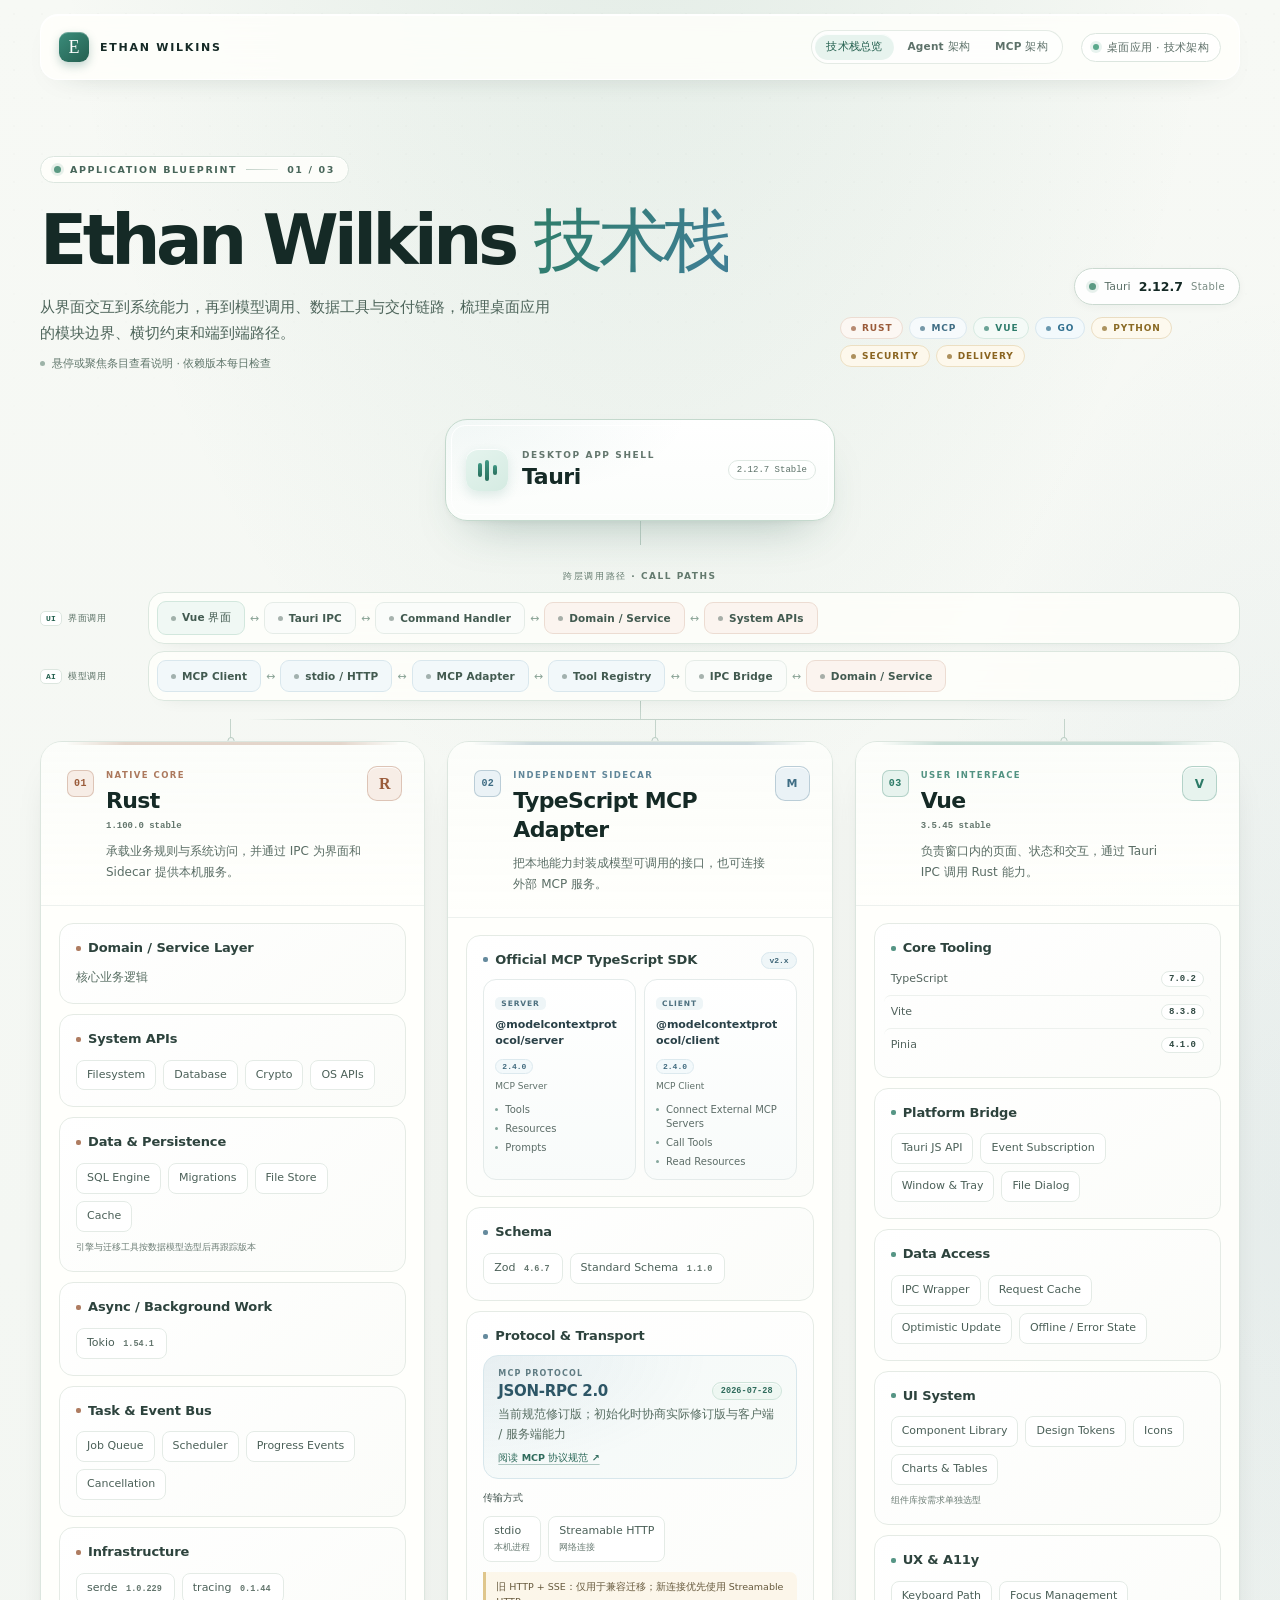
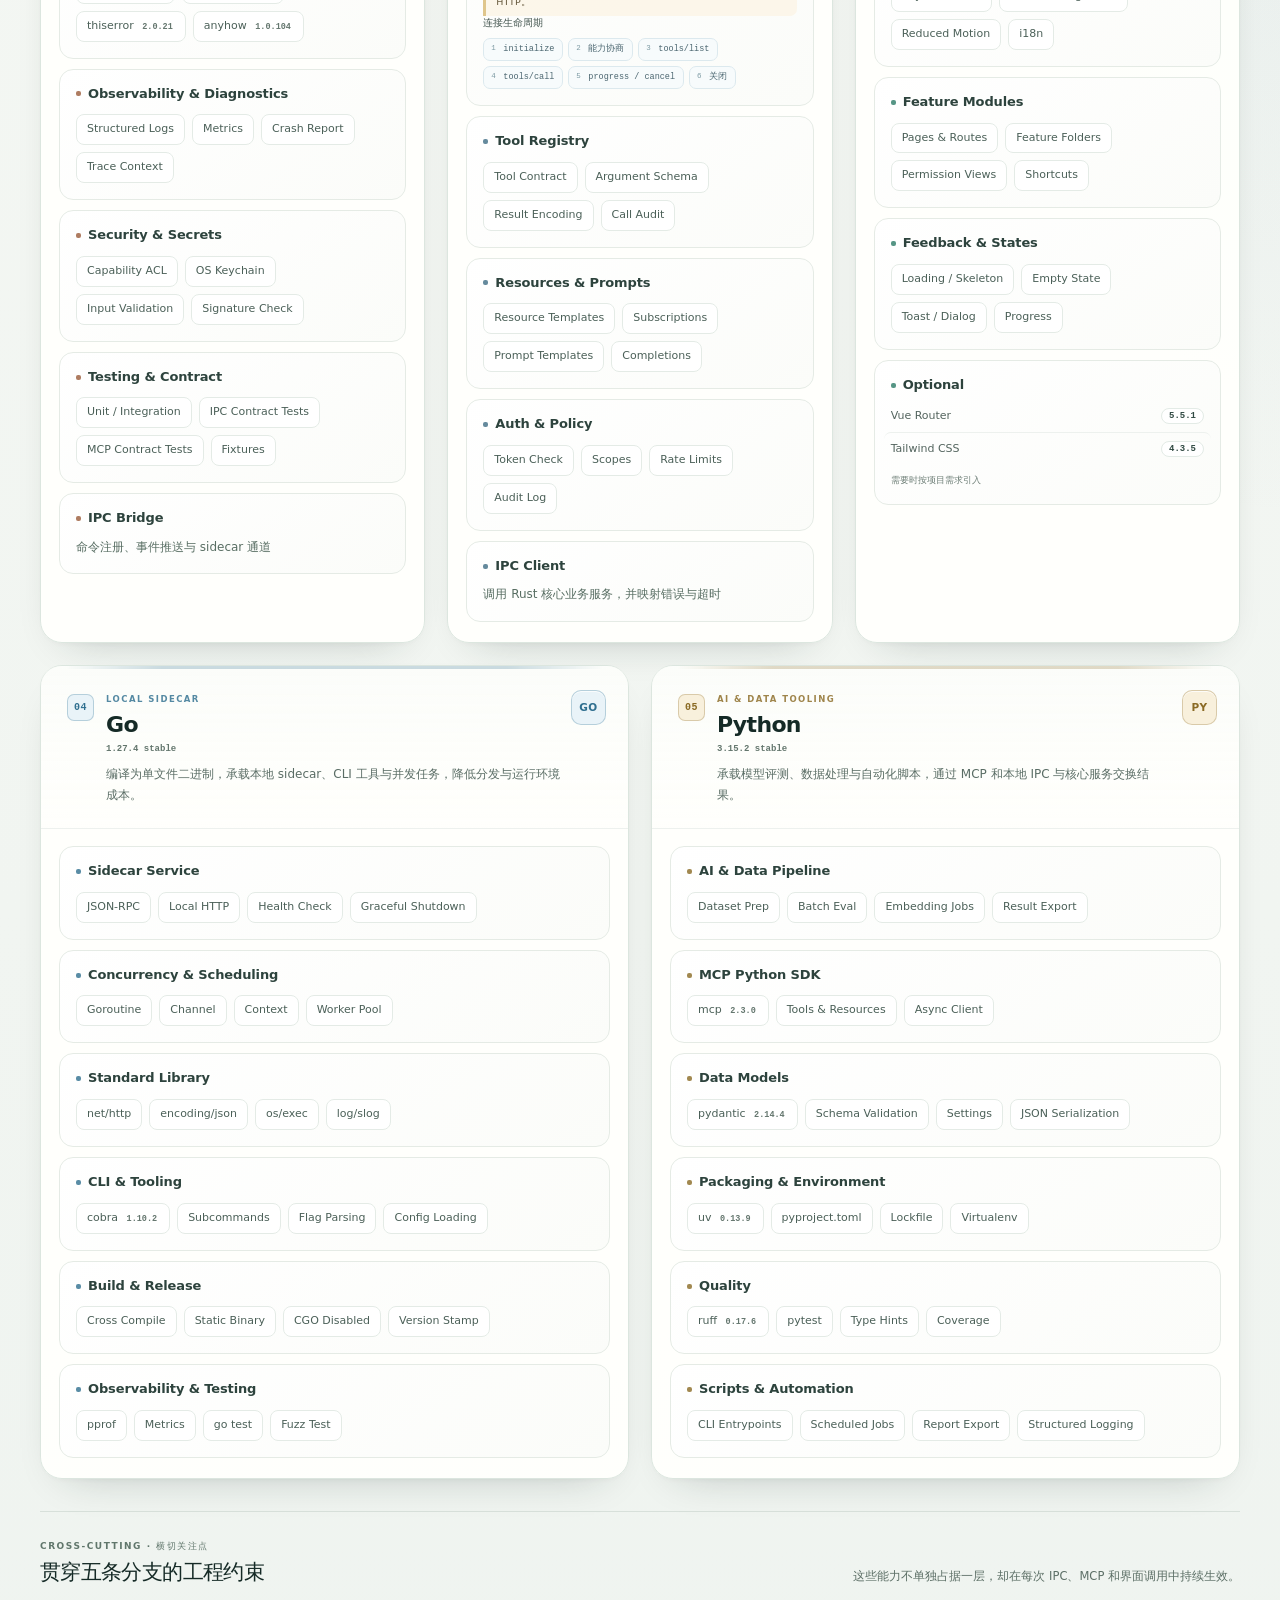
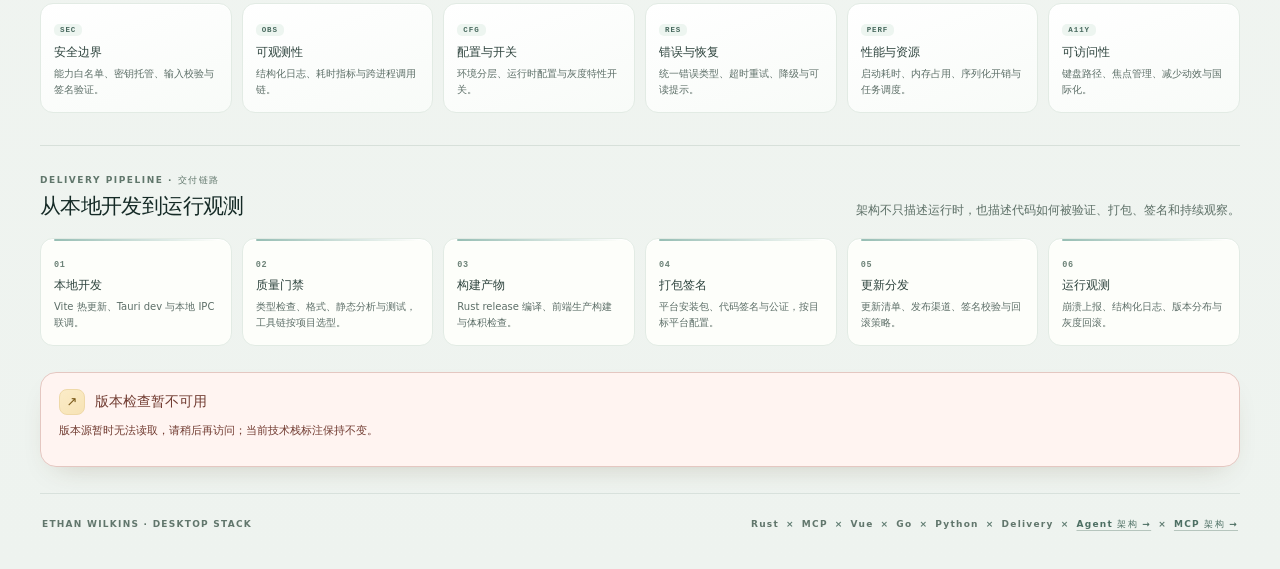
==== commit fc9eb395: "Add MCP architecture page and navigation" ====
--- a/index.html
+++ b/index.html
@@ -20,13 +20,14 @@
         <nav class="header-nav" aria-label="页面导航">
           <a class="header-link is-current" href="index.html" aria-current="page">技术栈总览</a>
           <a class="header-link" href="agent.html">Agent 架构</a>
+          <a class="header-link" href="mcp.html">MCP 架构</a>
         </nav>
         <span class="header-note"><span class="header-pulse" aria-hidden="true"></span>桌面应用 · 技术架构</span>
       </header>
 
       <main id="top">
         <section class="intro" aria-labelledby="page-title">
-          <p class="eyebrow"><span class="eyebrow-dot"></span> APPLICATION BLUEPRINT <span class="eyebrow-line"></span> 01 / 02</p>
+          <p class="eyebrow"><span class="eyebrow-dot"></span> APPLICATION BLUEPRINT <span class="eyebrow-line"></span> 01 / 03</p>
           <div class="intro-row">
             <div class="intro-main">
               <h1 id="page-title">Ethan Wilkins <span>技术栈</span></h1>
@@ -612,7 +613,7 @@
 
       <footer class="site-footer">
         <span>ETHAN WILKINS · DESKTOP STACK</span>
-        <span class="footer-links">Rust <b>×</b> MCP <b>×</b> Vue <b>×</b> Go <b>×</b> Python <b>×</b> Delivery <b>×</b> <a href="agent.html">Agent 架构 →</a></span>
+        <span class="footer-links">Rust <b>×</b> MCP <b>×</b> Vue <b>×</b> Go <b>×</b> Python <b>×</b> Delivery <b>×</b> <a href="agent.html">Agent 架构 →</a> <b>×</b> <a href="mcp.html">MCP 架构 →</a></span>
       </footer>
     </div>
   </body>
--- a/styles.css
+++ b/styles.css
@@ -246,6 +246,10 @@
   gap: 12px;
   padding-bottom: 4px;
   flex: 0 0 auto;
+}
+@media (min-width: 961px) {
+  .intro-main { flex: 1 1 auto; }
+  .intro-aside { flex: 0 1 400px; min-width: 0; }
 }
 .version-pill {
   display: inline-flex;
@@ -1381,6 +1385,13 @@
   font-size: 9px !important;
   line-height: 1.55 !important;
 }
+.module-link {
+  color: #2f6b5c;
+  font-weight: 700;
+  text-decoration: none;
+}
+.module-link:hover { color: var(--green-deep); }
+.module-link:focus-visible { outline: 2px solid var(--green); outline-offset: 2px; border-radius: 3px; }
 
 .protocol-lifecycle {
   display: flex;
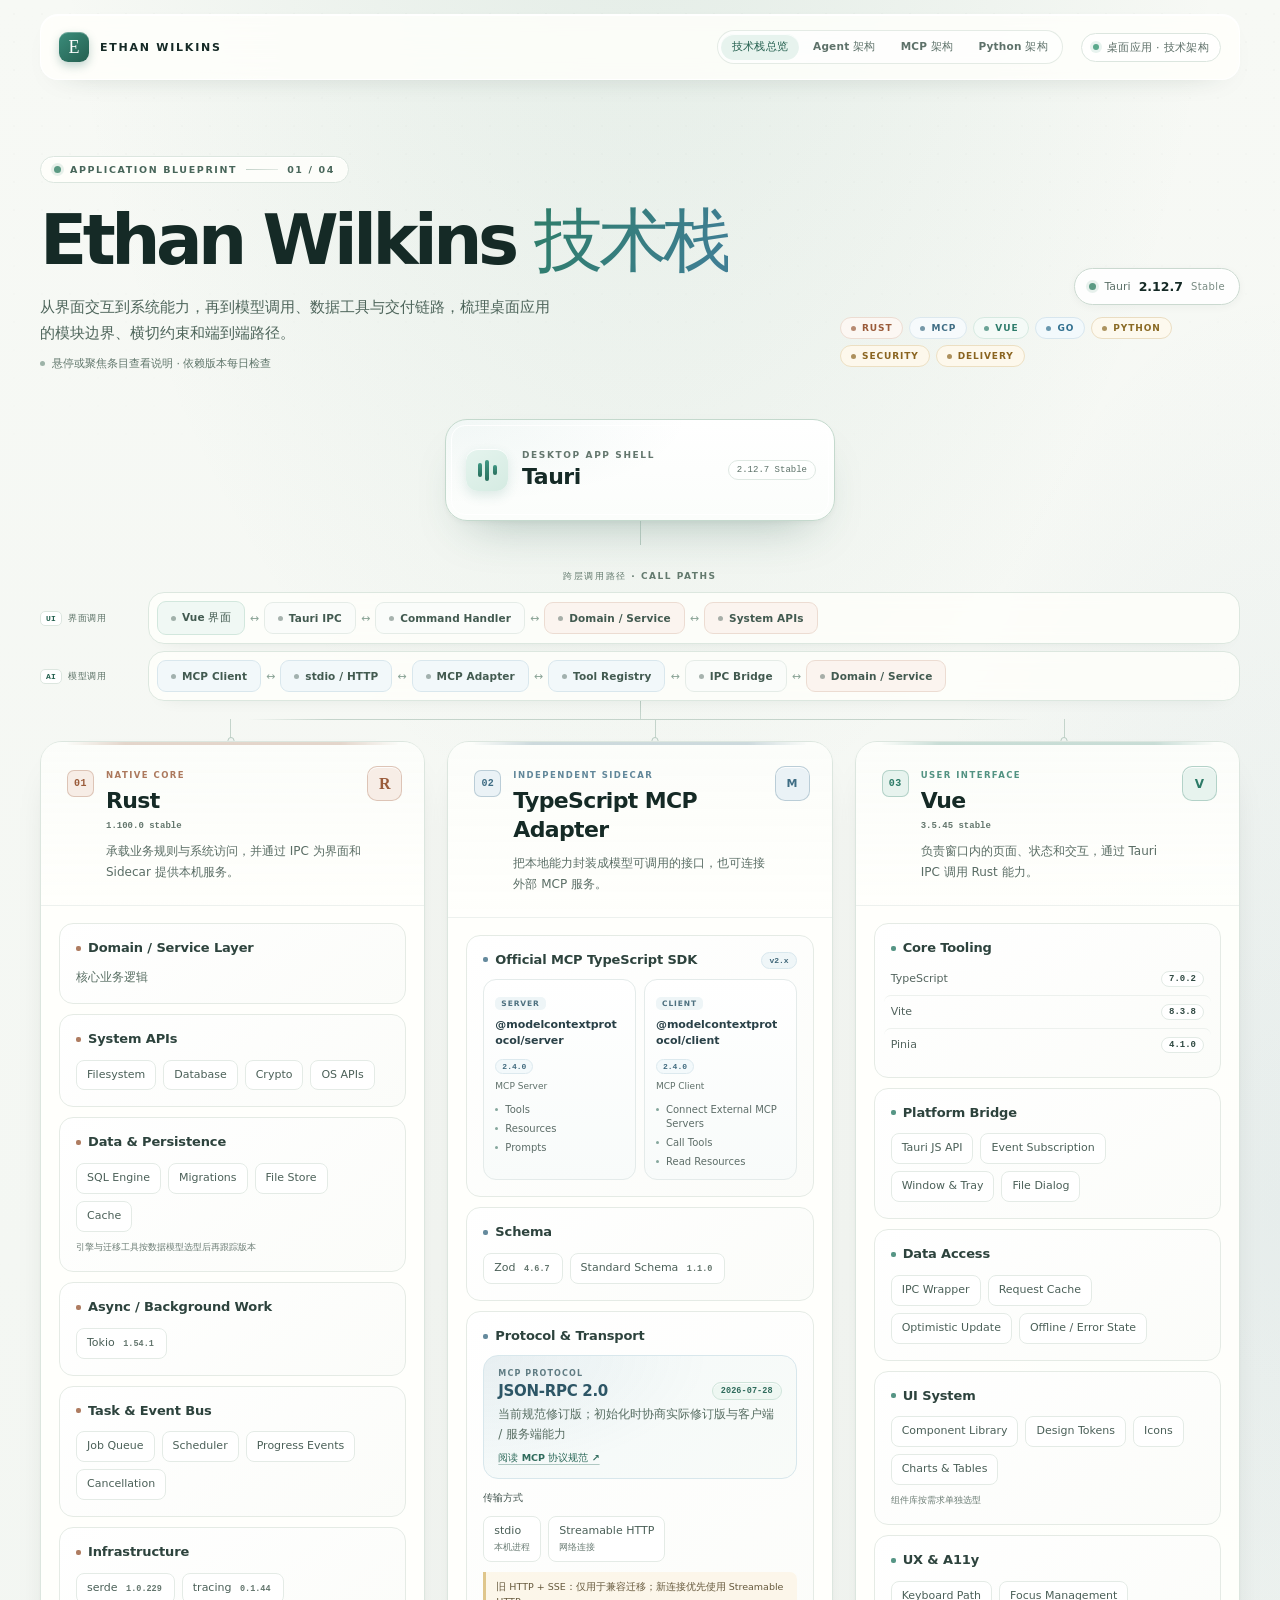
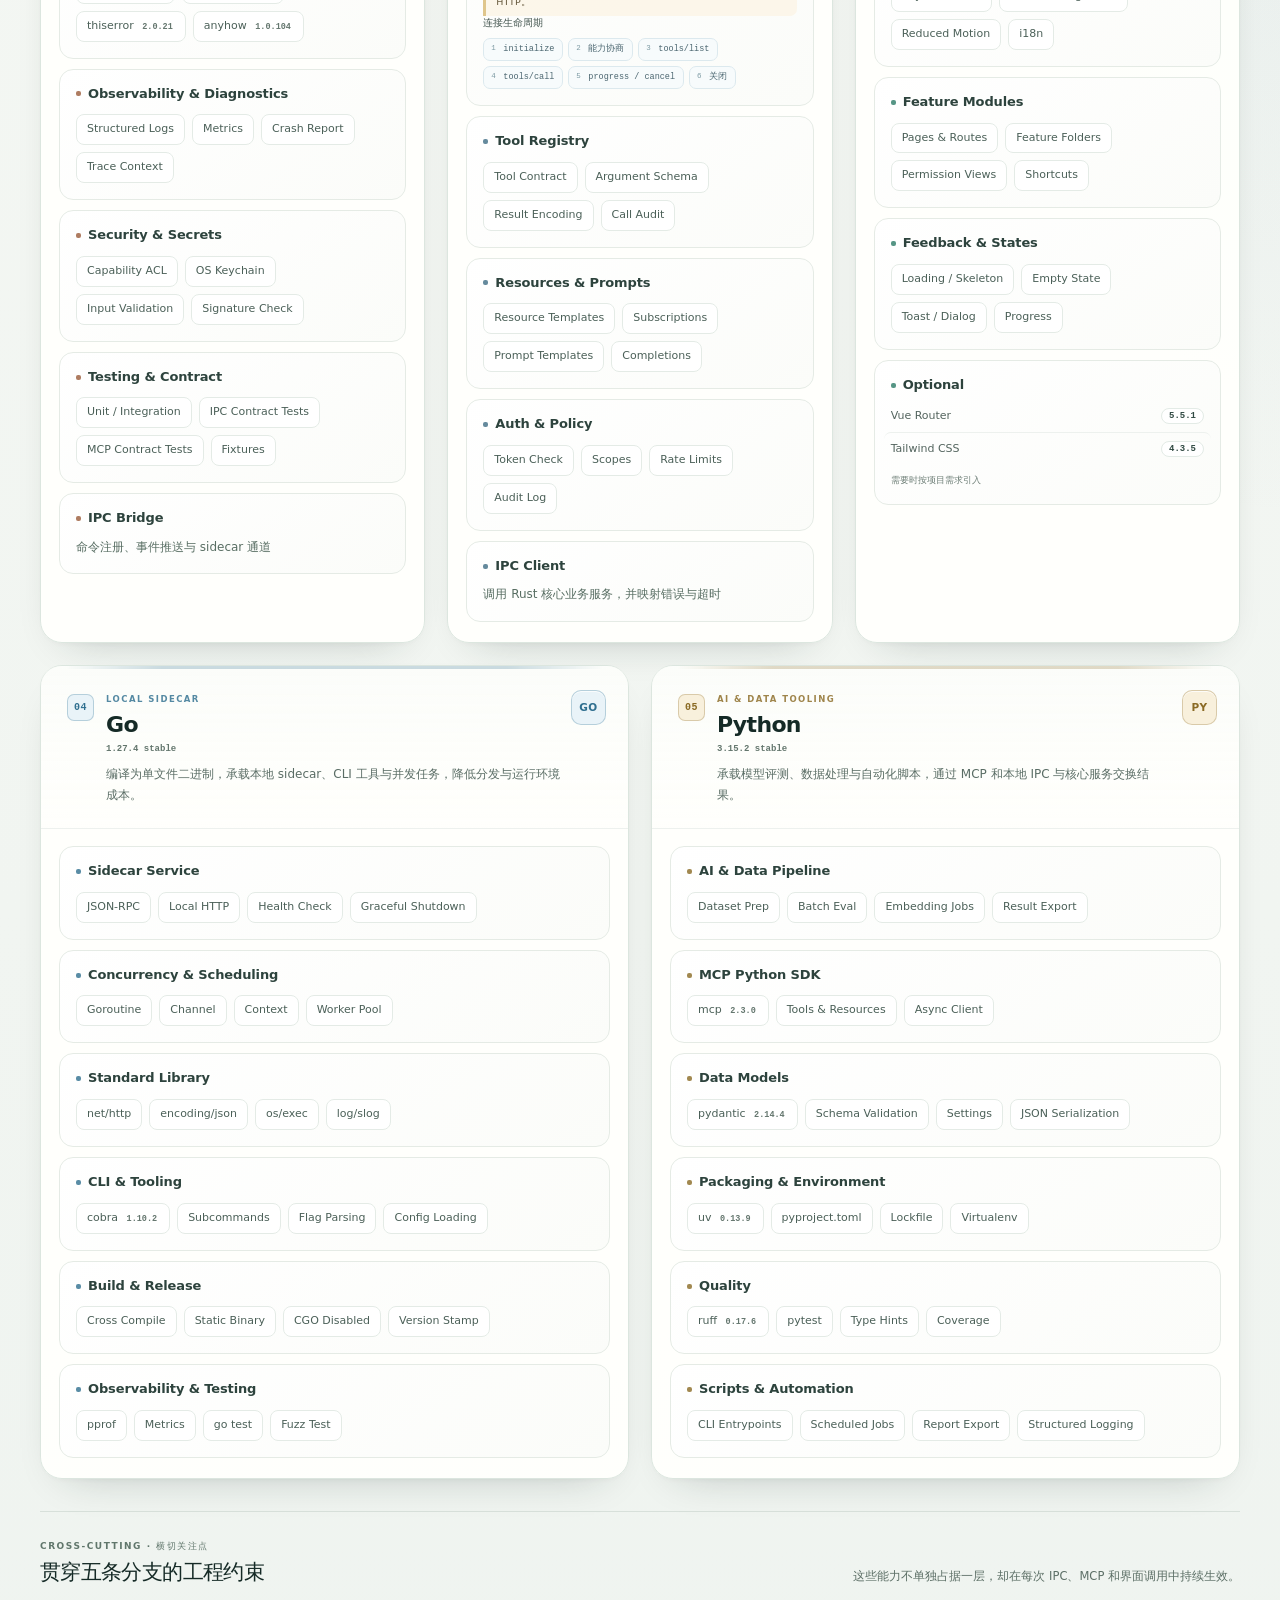
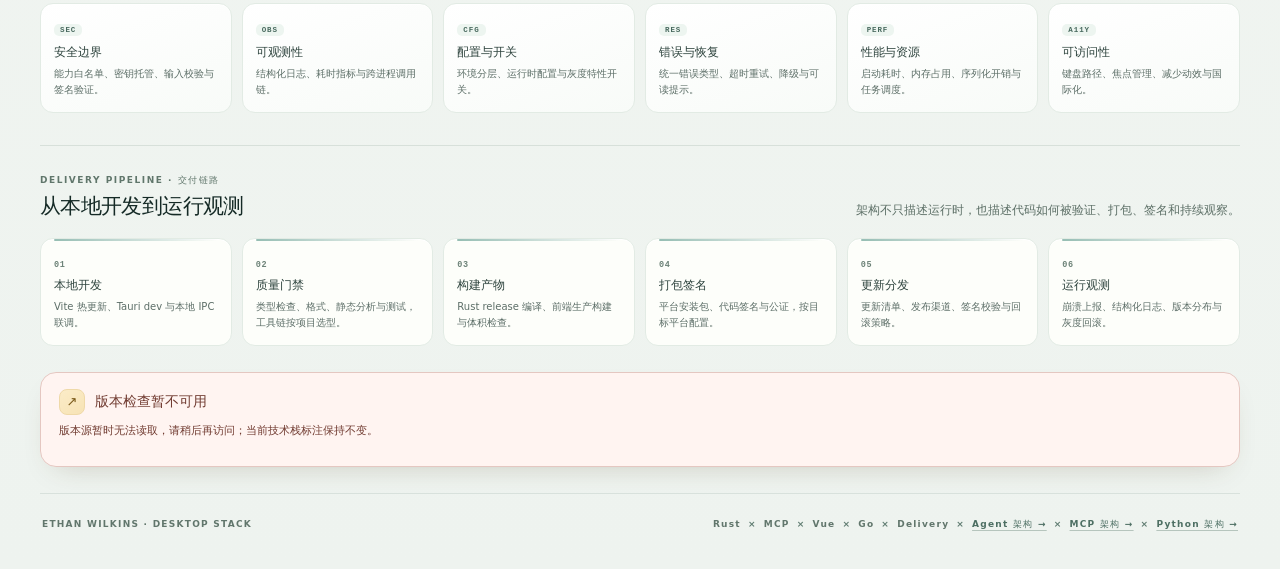
==== commit 024187c1: "Add Python architecture page and navigation" ====
--- a/index.html
+++ b/index.html
@@ -21,13 +21,14 @@
           <a class="header-link is-current" href="index.html" aria-current="page">技术栈总览</a>
           <a class="header-link" href="agent.html">Agent 架构</a>
           <a class="header-link" href="mcp.html">MCP 架构</a>
+          <a class="header-link" href="python.html">Python 架构</a>
         </nav>
         <span class="header-note"><span class="header-pulse" aria-hidden="true"></span>桌面应用 · 技术架构</span>
       </header>
 
       <main id="top">
         <section class="intro" aria-labelledby="page-title">
-          <p class="eyebrow"><span class="eyebrow-dot"></span> APPLICATION BLUEPRINT <span class="eyebrow-line"></span> 01 / 03</p>
+          <p class="eyebrow"><span class="eyebrow-dot"></span> APPLICATION BLUEPRINT <span class="eyebrow-line"></span> 01 / 04</p>
           <div class="intro-row">
             <div class="intro-main">
               <h1 id="page-title">Ethan Wilkins <span>技术栈</span></h1>
@@ -613,7 +614,7 @@
 
       <footer class="site-footer">
         <span>ETHAN WILKINS · DESKTOP STACK</span>
-        <span class="footer-links">Rust <b>×</b> MCP <b>×</b> Vue <b>×</b> Go <b>×</b> Python <b>×</b> Delivery <b>×</b> <a href="agent.html">Agent 架构 →</a> <b>×</b> <a href="mcp.html">MCP 架构 →</a></span>
+        <span class="footer-links">Rust <b>×</b> MCP <b>×</b> Vue <b>×</b> Go <b>×</b> Delivery <b>×</b> <a href="agent.html">Agent 架构 →</a> <b>×</b> <a href="mcp.html">MCP 架构 →</a> <b>×</b> <a href="python.html">Python 架构 →</a></span>
       </footer>
     </div>
   </body>
